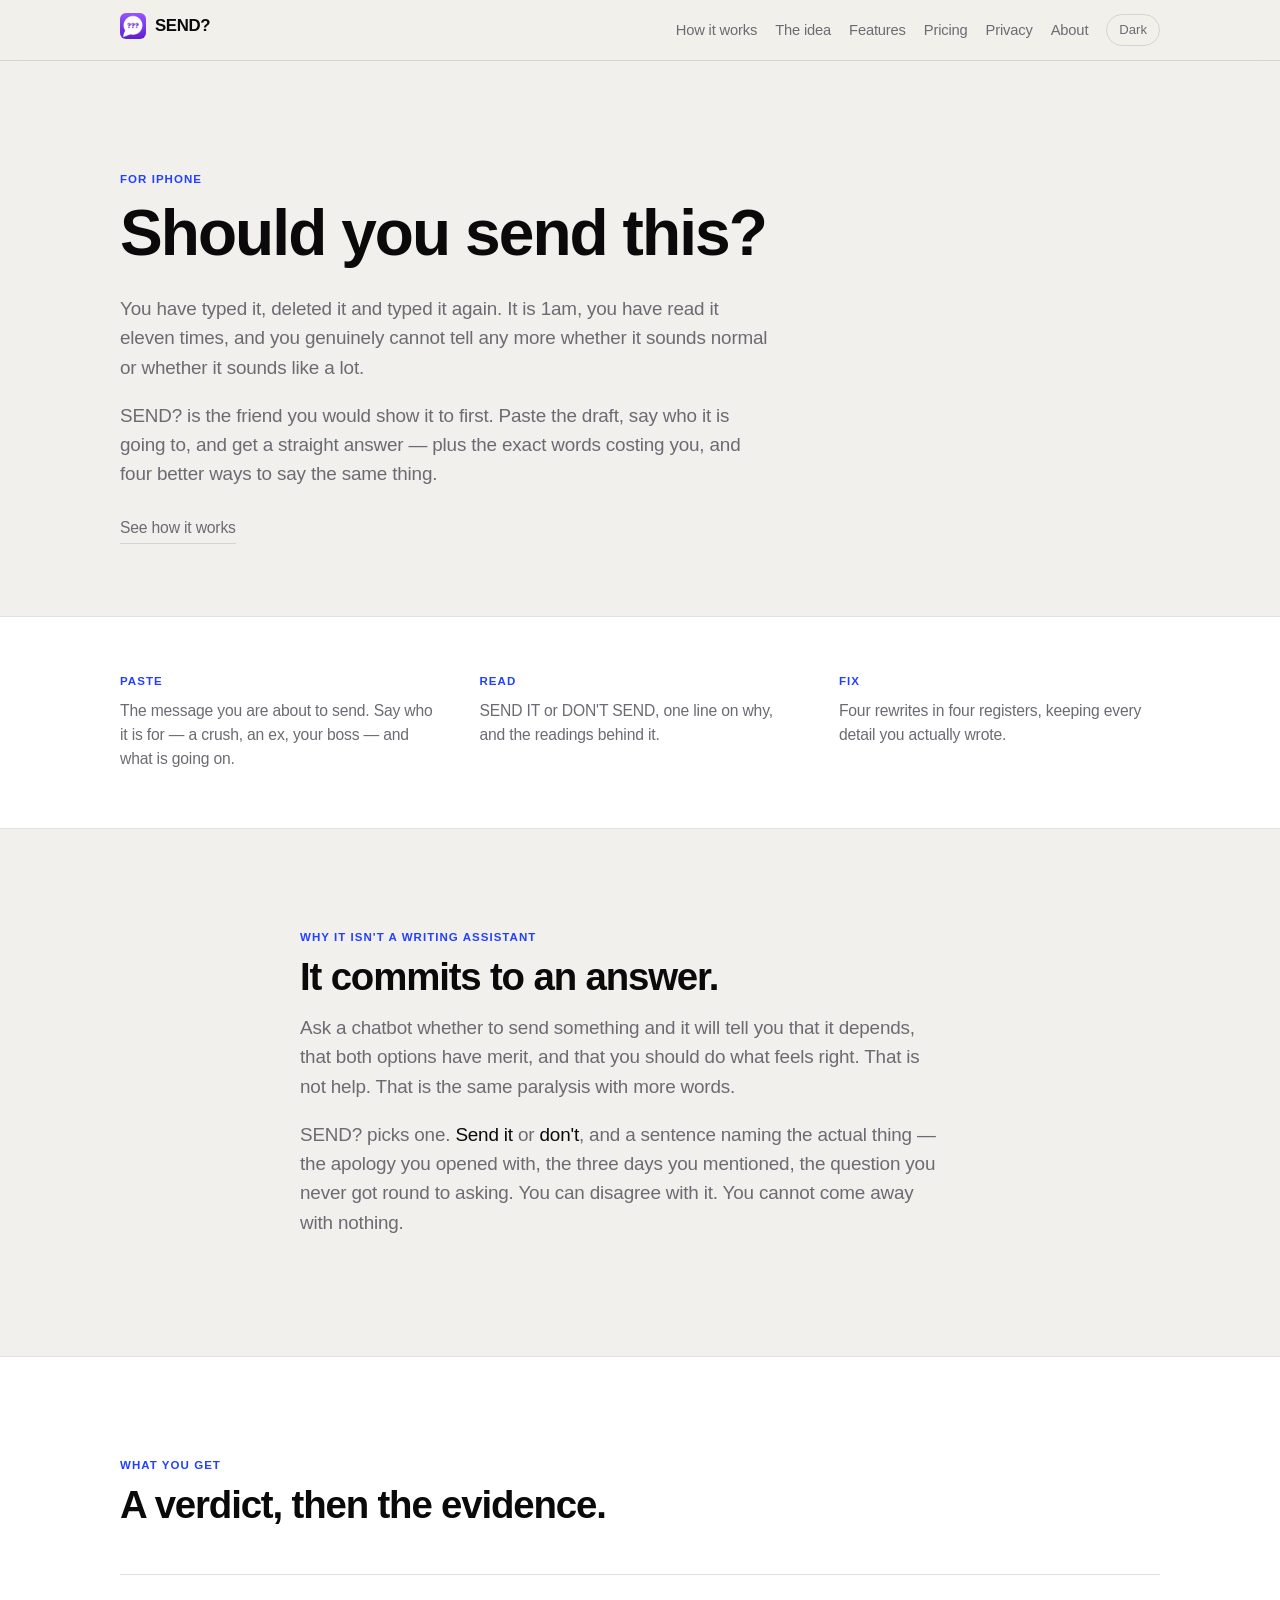
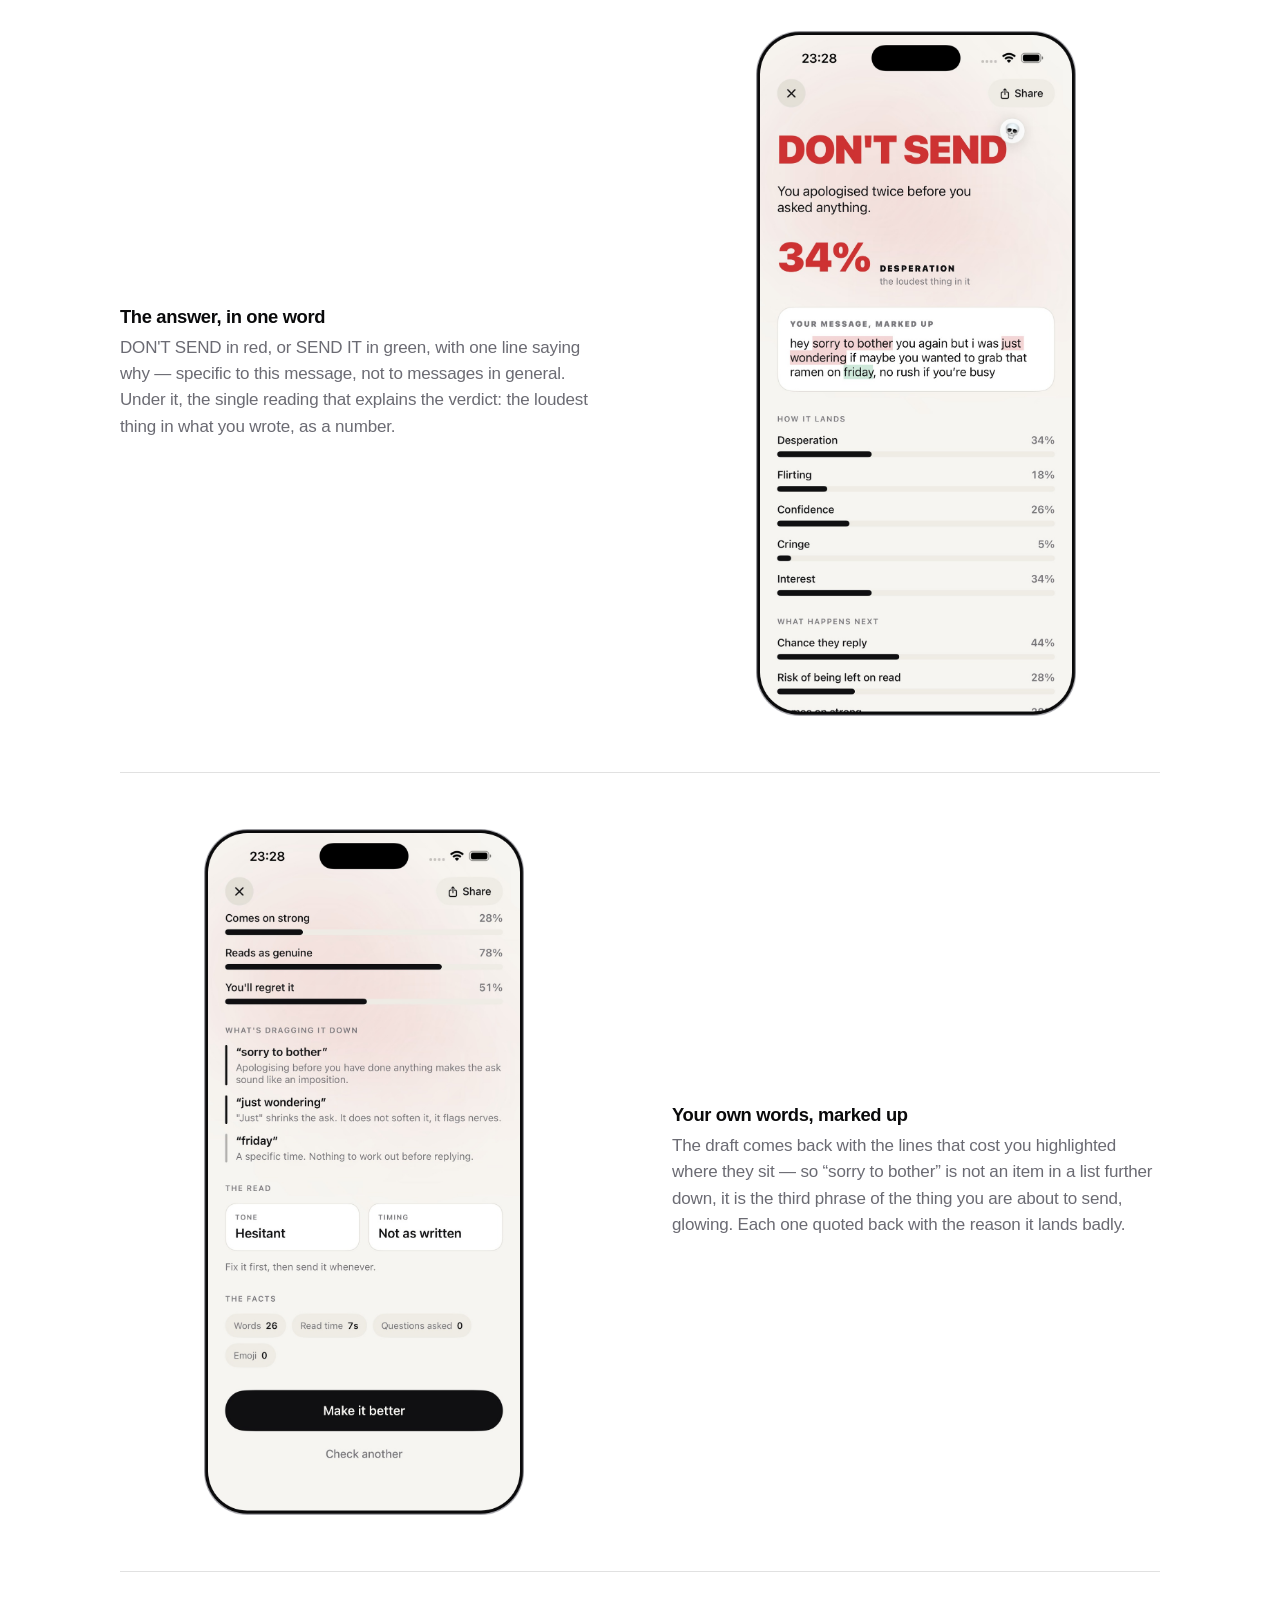
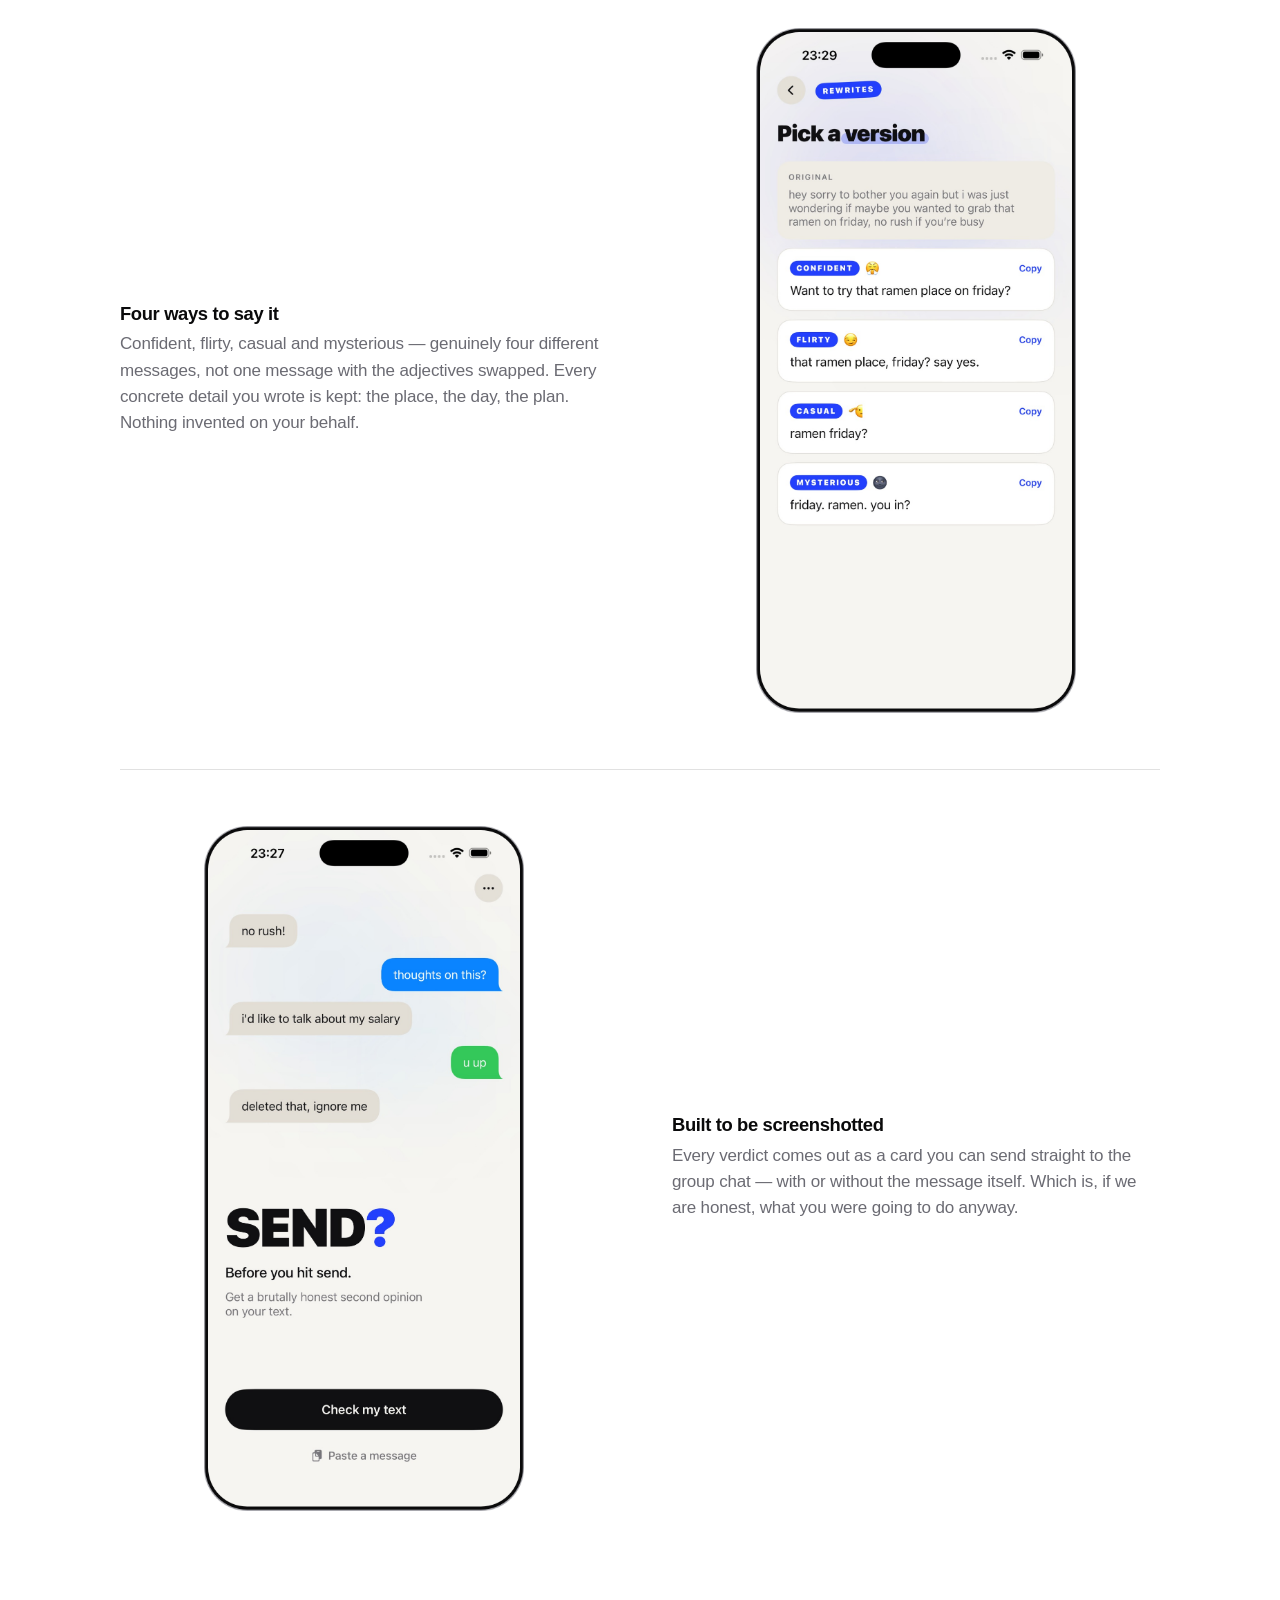
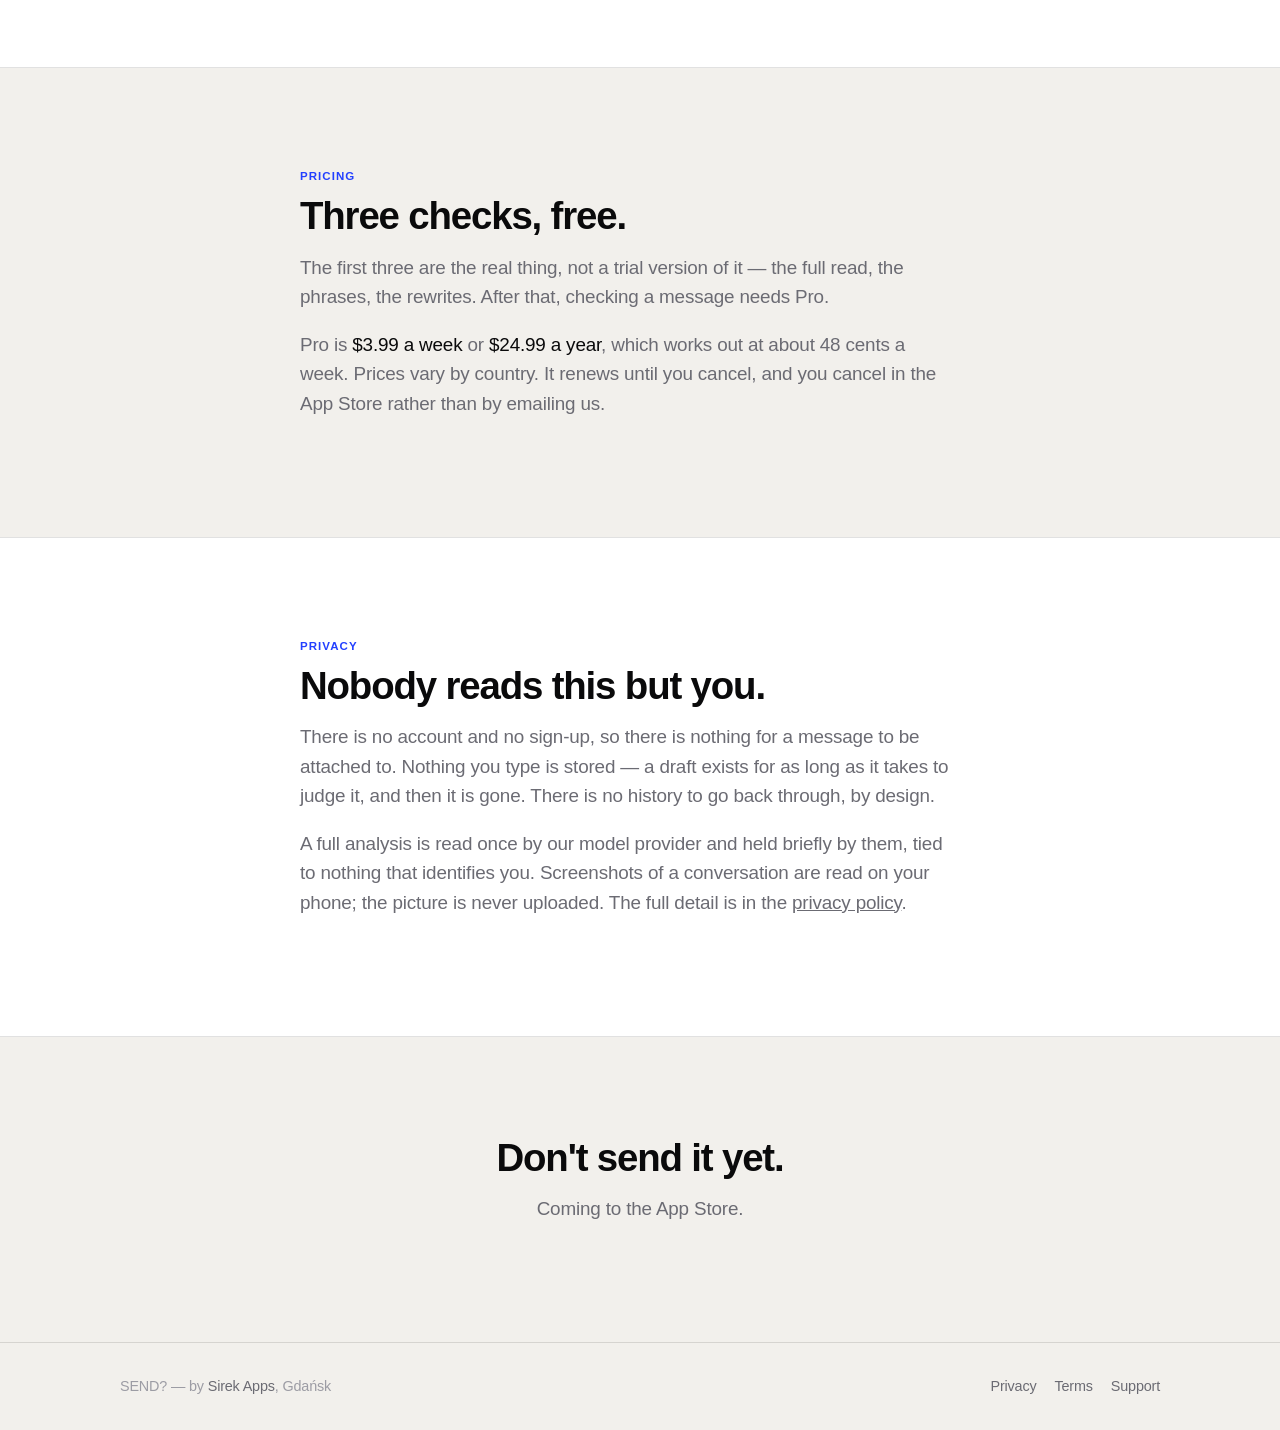
==== index.html @ c3f4033d "The SEND? product page Same stylesheet, nav, sections and type scale as the other Sirek Apps product" ====
<!doctype html>
<html lang="en">
<head>
<meta charset="utf-8">
<meta name="viewport" content="width=device-width, initial-scale=1">

<title>SEND? — A second opinion before you hit send. For iPhone</title>
<link rel="icon" href="assets/icon-light.png" type="image/png">
<link rel="apple-touch-icon" href="assets/apple-touch-icon.png">
<meta name="description" content="Paste the text you have rewritten four times. SEND? gives you a straight verdict, the exact lines dragging it down, and four better ways to say the same thing.">
<link rel="canonical" href="https://send.sirekapps.com/">
<meta name="color-scheme" content="light dark">

<meta property="og:title" content="SEND? — A second opinion before you hit send.">
<meta property="og:description" content="The text you have rewritten four times. Paste it in and find out how it actually lands, which words are costing you, and how to say it better.">
<meta property="og:type" content="website">
<meta property="og:url" content="https://send.sirekapps.com/">
<meta property="og:site_name" content="SEND?">
<meta name="twitter:card" content="summary_large_image">
<meta name="twitter:title" content="SEND? — A second opinion before you hit send.">
<meta name="twitter:description" content="Paste the draft. Get a verdict, the lines dragging it down, and four better ways to say it.">

<link rel="stylesheet" href="style.css">
<script src="theme.js"></script>
<script src="nav.js" defer></script>

<script type="application/ld+json">
{
  "@context": "https://schema.org",
  "@graph": [
    {
      "@type": "Organization",
      "@id": "https://sirekapps.com/#org",
      "name": "Sirek Apps",
      "url": "https://sirekapps.com/",
      "email": "support@sirekapps.com",
      "address": { "@type": "PostalAddress", "addressLocality": "Gdańsk", "addressCountry": "PL" }
    },
    {
      "@type": "WebSite",
      "@id": "https://send.sirekapps.com/#website",
      "url": "https://send.sirekapps.com/",
      "name": "SEND?",
      "publisher": { "@id": "https://sirekapps.com/#org" }
    },
    {
      "@type": "MobileApplication",
      "@id": "https://send.sirekapps.com/#app",
      "name": "SEND?",
      "applicationCategory": "SocialNetworkingApplication",
      "operatingSystem": "iOS",
      "url": "https://send.sirekapps.com/",
      "publisher": { "@id": "https://sirekapps.com/#org" },
      "offers": { "@type": "Offer", "price": "0", "priceCurrency": "USD" }
    }
  ]
}
</script>
</head>
<body>

<a class="sr-only" href="#main">Skip to content</a>

<nav>
  <div class="wrap">
    <a href="./" aria-label="SEND? home">
      <span class="mark">
        <img class="mark-icon icon-light" src="assets/icon-light.png" alt="" width="26" height="26">
        <img class="mark-icon icon-dark" src="assets/icon-dark.png" alt="" width="26" height="26">SEND?
      </span>
    </a>
    <div class="nav-right">
      <div class="nav-links" id="nav-links">
        <a href="#how">How it works</a>
        <a href="#idea">The idea</a>
        <a href="#features">Features</a>
        <a href="#pricing">Pricing</a>
        <a href="#privacy">Privacy</a>
        <a href="https://sirekapps.com/">About</a>
      </div>
      <button class="theme-toggle" type="button" aria-label="Toggle dark mode">Dark</button>
      <button class="nav-toggle" type="button" aria-label="Open menu" aria-expanded="false" aria-controls="nav-links">
        <span class="nav-toggle-box"><span class="nav-toggle-bar"></span></span>
      </button>
    </div>
  </div>
</nav>

<main id="main">

  <!-- HERO -->
  <section class="hero">
    <div class="wrap">
      <p class="eyebrow">For iPhone</p>
      <h1>Should you send this?</h1>
      <p class="lead">You have typed it, deleted it and typed it again. It is 1am, you have read it eleven times, and you genuinely cannot tell any more whether it sounds normal or whether it sounds like a lot.</p>
      <p class="lead">SEND? is the friend you would show it to first. Paste the draft, say who it is going to, and get a straight answer — plus the exact words costing you, and four better ways to say the same thing.</p>
      <div class="cta-row">
        <a class="text-link" href="#how">See how it works</a>
      </div>
    </div>
  </section>

  <!-- HOW -->
  <section class="section section-muted section-tight" id="how">
    <div class="wrap">
      <div class="steps">
        <div class="step">
          <span class="step-kicker">Paste</span>
          <p>The message you are about to send. Say who it is for — a crush, an ex, your boss — and what is going on.</p>
        </div>
        <div class="step">
          <span class="step-kicker">Read</span>
          <p>SEND IT or DON'T SEND, one line on why, and the readings behind it.</p>
        </div>
        <div class="step">
          <span class="step-kicker">Fix</span>
          <p>Four rewrites in four registers, keeping every detail you actually wrote.</p>
        </div>
      </div>
    </div>
  </section>

  <!-- THE ARGUMENT -->
  <section class="section" id="idea">
    <div class="wrap narrow">
      <p class="eyebrow">Why it isn't a writing assistant</p>
      <h2>It commits to an answer.</h2>
      <p class="lead">Ask a chatbot whether to send something and it will tell you that it depends, that both options have merit, and that you should do what feels right. That is not help. That is the same paralysis with more words.</p>
      <p class="lead">SEND? picks one. <em>Send it</em> or <em>don't</em>, and a sentence naming the actual thing — the apology you opened with, the three days you mentioned, the question you never got round to asking. You can disagree with it. You cannot come away with nothing.</p>
    </div>
  </section>

  <!-- FEATURES -->
  <section class="section section-muted" id="features">
    <div class="wrap">
      <div class="section-head">
        <p class="eyebrow">What you get</p>
        <h2>A verdict, then the evidence.</h2>
      </div>

      <div class="feature-row">
        <div class="feature-text">
          <h3>The answer, in one word</h3>
          <p>DON'T SEND in red, or SEND IT in green, with one line saying why — specific to this message, not to messages in general. Under it, the single reading that explains the verdict: the loudest thing in what you wrote, as a number.</p>
        </div>
        <img class="shot" src="assets/verdict.png"
             alt="SEND? on iPhone showing DON'T SEND in red, the line “You apologised twice before you asked anything”, and 34% desperation as the loudest reading" width="925" height="1981" loading="lazy">
      </div>

      <div class="feature-row flip">
        <div class="feature-text">
          <h3>Your own words, marked up</h3>
          <p>The draft comes back with the lines that cost you highlighted where they sit — so “sorry to bother” is not an item in a list further down, it is the third phrase of the thing you are about to send, glowing. Each one quoted back with the reason it lands badly.</p>
        </div>
        <img class="shot" src="assets/phrases.png"
             alt="The breakdown on iPhone: quoted phrases “sorry to bother”, “just wondering” and “friday”, each with a line explaining what it does to the reader" width="925" height="1981" loading="lazy">
      </div>

      <div class="feature-row">
        <div class="feature-text">
          <h3>Four ways to say it</h3>
          <p>Confident, flirty, casual and mysterious — genuinely four different messages, not one message with the adjectives swapped. Every concrete detail you wrote is kept: the place, the day, the plan. Nothing invented on your behalf.</p>
        </div>
        <img class="shot" src="assets/rewrites.png"
             alt="The rewrite screen on iPhone with four versions of the same message, labelled confident, flirty, casual and mysterious, each with a copy button" width="925" height="1981" loading="lazy">
      </div>

      <div class="feature-row flip">
        <div class="feature-text">
          <h3>Built to be screenshotted</h3>
          <p>Every verdict comes out as a card you can send straight to the group chat — with or without the message itself. Which is, if we are honest, what you were going to do anyway.</p>
        </div>
        <img class="shot" src="assets/home.png"
             alt="The SEND? home screen on iPhone, with example messages drifting past above the wordmark" width="925" height="1981" loading="lazy">
      </div>
    </div>
  </section>

  <!-- PRICING -->
  <section class="section" id="pricing">
    <div class="wrap narrow">
      <p class="eyebrow">Pricing</p>
      <h2>Three checks, free.</h2>
      <p class="lead">The first three are the real thing, not a trial version of it — the full read, the phrases, the rewrites. After that, checking a message needs Pro.</p>
      <p class="lead">Pro is <em>$3.99 a week</em> or <em>$24.99 a year</em>, which works out at about 48 cents a week. Prices vary by country. It renews until you cancel, and you cancel in the App Store rather than by emailing us.</p>
    </div>
  </section>

  <!-- PRIVACY -->
  <section class="section section-muted" id="privacy">
    <div class="wrap narrow">
      <p class="eyebrow">Privacy</p>
      <h2>Nobody reads this but you.</h2>
      <p class="lead">There is no account and no sign-up, so there is nothing for a message to be attached to. Nothing you type is stored — a draft exists for as long as it takes to judge it, and then it is gone. There is no history to go back through, by design.</p>
      <p class="lead">A full analysis is read once by our model provider and held briefly by them, tied to nothing that identifies you. Screenshots of a conversation are read on your phone; the picture is never uploaded. The full detail is in the <a href="https://sirekapps.com/privacy">privacy policy</a>.</p>
    </div>
  </section>

  <!-- CLOSE -->
  <section class="section section-close">
    <div class="wrap narrow">
      <h2>Don't send it yet.</h2>
      <p class="lead">Coming to the App Store.</p>
    </div>
  </section>

</main>

<footer>
  <div class="wrap footer-grid">
    <p class="footer-mark">SEND? — by <a href="https://sirekapps.com/">Sirek Apps</a>, Gdańsk</p>
    <p class="footer-links">
      <a href="https://sirekapps.com/privacy">Privacy</a>
      <a href="https://sirekapps.com/terms">Terms</a>
      <a href="mailto:support@sirekapps.com">Support</a>
    </p>
  </div>
</footer>

</body>
</html>
---- style.css ----
/* SEND? — sirekapps.com
   ----------------------------------------------------------------------
   The same stylesheet as the other Sirek Apps product pages, retinted. Only
   the two accent tokens and the paper ground differ; the type scale, spacing,
   nav, sections and shot rules are shared on purpose, because five product
   pages that each solve layout differently look like five companies.

   Cobalt is the app's own accent and violet is its icon. Neither green nor red
   appears anywhere here — inside the app those two mean SEND and DON'T SEND,
   and a page that spends them on a link would be spending the one thing the
   product sells.
   ---------------------------------------------------------------------- */

:root {
  color-scheme: light dark;

  --canvas: #f2f0ec;
  --surface: #ffffff;
  --ink: #0a0a0b;
  --ink-2: #6b6b73;
  --ink-3: #9c9ca4;
  --hairline: rgba(10, 10, 11, 0.12);
  --brand: #2340ff;
  --accent-cell: #7c3aed;

  --gutter: 20px;
  --wrap: 1080px;
  --radius: 18px;
  --radius-sm: 12px;

  --font: -apple-system, BlinkMacSystemFont, "SF Pro Text", "Segoe UI", Roboto,
          Helvetica, Arial, sans-serif;
}

@media (prefers-color-scheme: dark) {
  :root:not([data-theme="light"]) {
    --canvas: #000000;
    --surface: #0e0e10;
    --ink: #fafafa;
    --ink-2: #9a9aa2;
    --ink-3: #5e5e66;
    --hairline: rgba(250, 250, 250, 0.14);
    --brand: #6b80ff;
    --accent-cell: #9658ff;
  }
}

:root[data-theme="dark"] {
  --canvas: #000000;
  --surface: #0e0e10;
  --ink: #fafafa;
  --ink-2: #9a9aa2;
  --ink-3: #5e5e66;
  --hairline: rgba(250, 250, 250, 0.14);
  --brand: #6b80ff;
  --accent-cell: #9658ff;
}

*, *::before, *::after { box-sizing: border-box; }

html { -webkit-text-size-adjust: 100%; scroll-behavior: smooth; }

@media (prefers-reduced-motion: reduce) {
  html { scroll-behavior: auto; }
  * { animation-duration: 0.01ms !important; transition-duration: 0.01ms !important; }
}

body {
  margin: 0;
  background: var(--canvas);
  color: var(--ink);
  font-family: var(--font);
  font-size: 17px;
  line-height: 1.55;
  letter-spacing: -0.01em;
  -webkit-font-smoothing: antialiased;
}

.wrap {
  width: 100%;
  max-width: var(--wrap);
  margin: 0 auto;
  padding: 0 var(--gutter);
}

.wrap.narrow { max-width: 720px; }

.sr-only {
  position: absolute;
  width: 1px; height: 1px;
  padding: 0; margin: -1px;
  overflow: hidden;
  clip: rect(0 0 0 0);
  white-space: nowrap;
}

.sr-only:focus {
  position: static;
  width: auto; height: auto;
  clip: auto;
  padding: 8px 12px;
}

/* Type ------------------------------------------------------------- */

h1, h2, h3 {
  margin: 0 0 0.4em;
  line-height: 1.1;
  letter-spacing: -0.03em;
  font-weight: 600;
}

h1 { font-size: clamp(2.4rem, 6vw, 4rem); }
h2 { font-size: clamp(1.7rem, 3.6vw, 2.4rem); }
h3 { font-size: 1.15rem; letter-spacing: -0.02em; }

p { margin: 0 0 1em; }

.lead {
  font-size: clamp(1.02rem, 1.6vw, 1.18rem);
  color: var(--ink-2);
  max-width: 62ch;
}

.eyebrow {
  font-size: 0.72rem;
  font-weight: 600;
  letter-spacing: 0.09em;
  text-transform: uppercase;
  color: var(--brand);
  margin: 0 0 0.8em;
}

em { font-style: normal; color: var(--ink); }

a { color: inherit; }

/* Nav -------------------------------------------------------------- */

nav {
  position: sticky;
  top: 0;
  z-index: 20;
  background: color-mix(in srgb, var(--canvas) 86%, transparent);
  backdrop-filter: saturate(180%) blur(14px);
  border-bottom: 1px solid var(--hairline);
}

nav .wrap {
  display: flex;
  align-items: center;
  justify-content: space-between;
  height: 60px;
}

nav a { text-decoration: none; }

.mark {
  display: inline-flex;
  align-items: center;
  gap: 9px;
  font-weight: 600;
  font-size: 1.05rem;
  letter-spacing: -0.02em;
}

.mark-icon { border-radius: 6px; display: block; }

.nav-right { display: flex; align-items: center; gap: 18px; }

.nav-links { display: flex; gap: 18px; }

.nav-links a {
  font-size: 0.92rem;
  color: var(--ink-2);
  padding: 6px 0;
}

.nav-links a:hover { color: var(--ink); }

.theme-toggle {
  font: inherit;
  font-size: 0.82rem;
  color: var(--ink-2);
  background: none;
  border: 1px solid var(--hairline);
  border-radius: 999px;
  padding: 5px 12px;
  cursor: pointer;
  min-height: 32px;
}

.theme-toggle:hover { color: var(--ink); }

/* The hamburger, and the panel it opens.
   ------------------------------------------------------------------
   Two bars rather than three: the middle one is the button's own centre line
   and the other two are drawn on it, which is what lets the whole thing become
   a cross by rotating rather than by swapping icons.

   Hidden above 760px, where the links fit on the bar and a menu button would be
   a second way to reach what is already visible. */

.nav-toggle {
  display: none;
  background: none;
  border: 0;
  padding: 0;
  width: 40px;
  height: 40px;
  cursor: pointer;
  color: var(--ink);
}

.nav-toggle-box {
  position: relative;
  display: block;
  width: 20px;
  height: 14px;
  margin: 0 auto;
}

.nav-toggle-bar,
.nav-toggle-bar::before,
.nav-toggle-bar::after {
  position: absolute;
  left: 0;
  width: 20px;
  height: 2px;
  border-radius: 1px;
  background: currentColor;
  transition: transform 0.22s ease, opacity 0.16s ease;
}

.nav-toggle-bar { top: 6px; }
.nav-toggle-bar::before { content: ""; top: -6px; }
.nav-toggle-bar::after { content: ""; top: 6px; }

.nav-open .nav-toggle-bar { background: transparent; }
.nav-open .nav-toggle-bar::before { transform: translateY(6px) rotate(45deg); }
.nav-open .nav-toggle-bar::after { transform: translateY(-6px) rotate(-45deg); }

@media (max-width: 760px) {
  .nav-toggle { display: block; }

  /* A panel under the bar rather than a full-screen takeover: there are six
     links, and covering the page to show six links is a transition somebody
     has to wait through twice. */
  /* Shown and hidden, not grown and shrunk.
     ------------------------------------------------------------------
     The first version animated `max-height` from zero, which is the usual
     trick and has a failure mode worth avoiding: if the transition never runs
     — a renderer that does not animate, a paint that happens mid-transition —
     the panel is stuck at its start value and the menu opens to a blank strip
     twenty points tall. Toggling display cannot get stuck, and the entrance is
     an animation on top rather than the thing doing the work. */
  .nav-links {
    display: none;
    position: absolute;
    top: 100%;
    left: 0;
    right: 0;
    gap: 0;
    padding: 6px var(--gutter) 12px;
    background: var(--canvas);
    border-bottom: 1px solid var(--hairline);
  }

  .nav-open .nav-links {
    display: grid;
    animation: nav-drop 0.18s ease;
  }

  .nav-links a {
    padding: 12px 0;
    font-size: 1rem;
    border-bottom: 1px solid var(--hairline);
  }

  .nav-links a:last-child { border-bottom: 0; }

  nav .wrap { position: relative; }

  /* Without JS there is no button to press, so the links stay where they are
     rather than hiding behind a menu nothing can open. */
  html.no-js .nav-links,
  .nav-links:not([id]) {
    position: static;
    max-height: none;
    opacity: 1;
    overflow: visible;
    display: flex;
    padding: 0;
    border: 0;
  }
}

@keyframes nav-drop {
  from { opacity: 0; transform: translateY(-6px); }
  to   { opacity: 1; transform: none; }
}

@media (prefers-reduced-motion: reduce) {
  .nav-open .nav-links { animation: none; }
  .nav-toggle-bar,
  .nav-toggle-bar::before, .nav-toggle-bar::after { transition: none; }
}

/* Sections --------------------------------------------------------- */

.hero { padding: clamp(56px, 9vw, 110px) 0 clamp(40px, 6vw, 72px); }

.hero .lead { margin-bottom: 1em; }

.section { padding: clamp(56px, 8vw, 100px) 0; }
.section-tight { padding: clamp(36px, 5vw, 56px) 0; }
.section-muted { background: var(--surface); border-block: 1px solid var(--hairline); }
.section-close { text-align: center; }
.section-close .lead { margin-inline: auto; }
.section-close .cta-row { justify-content: center; }

.section-head { max-width: 62ch; margin-bottom: clamp(28px, 4vw, 48px); }

/* Calls to action -------------------------------------------------- */

.cta-row {
  display: flex;
  align-items: center;
  gap: 20px;
  flex-wrap: wrap;
  margin-top: 28px;
}

.badge { display: inline-block; line-height: 0; }
.badge img { height: 46px; width: auto; }

.badge-dark { display: none; }

:root[data-theme="dark"] .badge-light { display: none; }
:root[data-theme="dark"] .badge-dark { display: inline; }

@media (prefers-color-scheme: dark) {
  :root:not([data-theme="light"]) .badge-light { display: none; }
  :root:not([data-theme="light"]) .badge-dark { display: inline; }
}

.icon-dark { display: none; }
:root[data-theme="dark"] .icon-light { display: none; }
:root[data-theme="dark"] .icon-dark { display: block; }

@media (prefers-color-scheme: dark) {
  :root:not([data-theme="light"]) .icon-light { display: none; }
  :root:not([data-theme="light"]) .icon-dark { display: block; }
}

.text-link {
  font-size: 0.98rem;
  color: var(--ink-2);
  text-decoration: none;
  border-bottom: 1px solid var(--hairline);
  padding-bottom: 2px;
}

.text-link:hover { color: var(--ink); border-color: currentColor; }

/* Steps ------------------------------------------------------------ */

.steps {
  display: grid;
  grid-template-columns: repeat(3, 1fr);
  gap: clamp(20px, 3vw, 40px);
}

.step p { margin: 0; color: var(--ink-2); font-size: 0.98rem; }

.step-kicker {
  display: block;
  font-size: 0.72rem;
  font-weight: 600;
  letter-spacing: 0.09em;
  text-transform: uppercase;
  color: var(--brand);
  margin-bottom: 8px;
}

@media (max-width: 720px) {
  .steps { grid-template-columns: 1fr; gap: 24px; }
}

/* Feature rows ----------------------------------------------------- */

.feature-row {
  display: grid;
  grid-template-columns: 1fr 1fr;
  gap: clamp(24px, 5vw, 64px);
  align-items: center;
  padding: clamp(32px, 5vw, 56px) 0;
  border-top: 1px solid var(--hairline);
}

.feature-row:first-of-type { border-top: 0; padding-top: 0; }

.feature-text p { color: var(--ink-2); margin: 0; }

.feature-row.flip .feature-text { order: 2; }

@media (max-width: 820px) {
  .feature-row { grid-template-columns: 1fr; }
  .feature-row.flip .feature-text { order: 0; }
}

/* The screenshots arrive inside Apple's own device artwork on a transparent
   ground, so no radius and no background: either would draw a rectangle around
   a shape that isn't one. The placeholder slot that used to sit here — a dashed
   box reading BOARD, NUDGE, WATCH, WIDGETS — is gone with them. */
/* Capped well under the 488px column it sits in. At full width a phone is bigger
   on the page than it is in your hand, and each feature row grows past a screen.
   Small enough that the text beside it stays the thing being read — the phone is
   the evidence, not the argument. */
.shot {
  width: 100%;
  max-width: 320px;
  height: auto;
  display: block;
  margin-inline: auto;
}

/* Three of the four slots ship twice and the page shows whichever matches the
   theme, written the same way the badges and icons above are. The watch is a
   single file: watchOS has one appearance, and a light variant of it would be
   the same picture under a different name. */
.shot-dark { display: none; }

:root[data-theme="dark"] .shot-light { display: none; }
:root[data-theme="dark"] .shot-dark { display: block; }

@media (prefers-color-scheme: dark) {
  :root:not([data-theme="light"]) .shot-light { display: none; }
  :root:not([data-theme="light"]) .shot-dark { display: block; }
}

/* Bento ------------------------------------------------------------ */

.bento {
  display: grid;
  grid-template-columns: repeat(3, 1fr);
  gap: 1px;
  background: var(--hairline);
  border: 1px solid var(--hairline);
  border-radius: var(--radius);
  overflow: hidden;
}

.bento-cell { background: var(--canvas); padding: clamp(20px, 3vw, 28px); }
.section-muted .bento-cell { background: var(--surface); }
.bento-cell h3 { margin-bottom: 0.35em; }
.bento-cell p { margin: 0; color: var(--ink-2); font-size: 0.95rem; }

@media (max-width: 820px) { .bento { grid-template-columns: repeat(2, 1fr); } }
@media (max-width: 520px) { .bento { grid-template-columns: 1fr; } }

/* Comparison table ------------------------------------------------- */

.table-wrap { overflow-x: auto; }

.compare {
  width: 100%;
  border-collapse: collapse;
  font-size: 0.98rem;
  min-width: 520px;
}

.compare th, .compare td {
  text-align: left;
  padding: 14px 16px;
  border-bottom: 1px solid var(--hairline);
}

.compare thead th {
  font-size: 0.75rem;
  letter-spacing: 0.08em;
  text-transform: uppercase;
  color: var(--ink-3);
  font-weight: 600;
}

.compare thead th:last-child { color: var(--brand); }

.compare tbody th {
  font-weight: 400;
  color: var(--ink);
}

.compare td {
  width: 132px;
  text-align: center;
  color: var(--ink-2);
  white-space: nowrap;
}

/* The free column is ink, the paid one is brand — same as the app's own
   comparison. Both in orange made the two columns look equally sold, which is
   the opposite of the point: most of these rows are things you get for free. */
.compare td.yes { color: var(--brand); font-weight: 600; }
.compare td:first-of-type.yes { color: var(--ink); }
.compare td.no { color: var(--ink-3); }

.fine {
  margin-top: 20px;
  font-size: 0.88rem;
  color: var(--ink-3);
  max-width: 62ch;
}

/* FAQ -------------------------------------------------------------- */

details {
  border-bottom: 1px solid var(--hairline);
  padding: 18px 0;
}

summary {
  cursor: pointer;
  font-weight: 600;
  letter-spacing: -0.02em;
  list-style: none;
  display: flex;
  justify-content: space-between;
  gap: 16px;
  align-items: baseline;
}

summary::-webkit-details-marker { display: none; }

summary::after {
  content: "+";
  color: var(--ink-3);
  font-weight: 400;
  font-size: 1.3rem;
  line-height: 1;
}

details[open] summary::after { content: "–"; }

details p {
  margin: 12px 0 0;
  color: var(--ink-2);
  max-width: 62ch;
}

/* Footer ----------------------------------------------------------- */

footer {
  border-top: 1px solid var(--hairline);
  padding: 32px 0;
  font-size: 0.9rem;
  color: var(--ink-3);
}

.footer-grid {
  display: flex;
  justify-content: space-between;
  gap: 16px;
  flex-wrap: wrap;
}

.footer-grid p { margin: 0; }

.footer-links { display: flex; gap: 18px; }

footer a { color: var(--ink-2); text-decoration: none; }
footer a:hover { color: var(--ink); }

/* Rhythm ----------------------------------------------------------- */
/*
   The one thing a static page cannot say: that the app is watching a gap
   stretch. Five marks land at an even spacing, and then the sixth does not
   come — the bar keeps going, passes the usual, and turns amber.

   Timings are the app's own vocabulary rather than decoration: the marks arrive
   evenly because that is what a rhythm is, and the colour changes exactly where
   the "usual" marker sits because that is the only moment ago has an opinion.
*/

.rhythm {
  margin: clamp(32px, 5vw, 52px) 0 0;
  padding: clamp(24px, 4vw, 36px) clamp(20px, 3vw, 32px);
  border: 1px solid var(--hairline);
  border-radius: var(--radius);
  background: var(--surface);
}

.section-muted .rhythm { background: var(--canvas); }

.rhythm-track {
  position: relative;
  height: 40px;
  margin-bottom: 18px;
}

.rhythm-line {
  position: absolute;
  top: 19px;
  left: 0;
  right: 0;
  height: 2px;
  background: var(--hairline);
}

.rhythm-dot {
  position: absolute;
  top: 12px;
  left: var(--at);
  width: 16px;
  height: 16px;
  margin-left: -8px;
  border-radius: 5px;
  background: var(--ink);
  transform: scale(0);
  animation: 12s infinite both;
}

/* Each mark arrives at its own moment, written into its own keyframes rather
   than produced by an animation-delay — see the note above the keyframes for
   why that distinction is the whole fix. */
.rhythm-dot.m1 { animation-name: mark-1; }
.rhythm-dot.m2 { animation-name: mark-2; }
.rhythm-dot.m3 { animation-name: mark-3; }
.rhythm-dot.m4 { animation-name: mark-4; }
.rhythm-dot.m5 { animation-name: mark-5; }

/* The gap that does not end: it starts where the last mark landed and runs on
   past the usual, changing colour at the moment it passes. */
.rhythm-gap {
  position: absolute;
  top: 19px;
  left: 58%;
  height: 2px;
  width: 0;
  border-radius: 1px;
  background: var(--ink);
  animation: rhythm-gap 12s infinite both;
}

.rhythm-usual {
  position: absolute;
  top: 4px;
  left: 72%;
  width: 1px;
  height: 32px;
  background: var(--hairline);
}

.rhythm-usual em {
  position: absolute;
  top: 34px;
  left: 50%;
  transform: translateX(-50%);
  font-style: normal;
  font-size: 0.66rem;
  letter-spacing: 0.08em;
  text-transform: uppercase;
  color: var(--ink-3);
}

.rhythm-caption {
  margin: 0;
  position: relative;
  height: 1.5em;
  font-size: 0.98rem;
}

.rhythm-state {
  position: absolute;
  inset: 0;
  opacity: 0;
}

.rhythm-state.is-ok { color: var(--ink-2); animation: rhythm-ok 12s infinite both; }
.rhythm-state.is-drift { color: var(--brand); animation: rhythm-drift 12s infinite both; }

/* One timeline, no delays.
 *
 * Every part of this figure used to carry its own `animation-delay` — the five
 * marks staggered 0 to 3.09s, the gap at 3.9s, the captions at 4.1s. That reads
 * correctly in the middle of a loop and falls apart at the end of one, because
 * "88% of my cycle" lands at a different wall-clock moment for each element.
 * Nothing finished together: the marks blinked out one at a time while the gap
 * was still fully stretched and the caption still read "12 days, against your
 * usual 7". That is the flicker, and slowing everything down only made it a
 * slower flicker.
 *
 * So the stagger now lives inside the keyframes instead. Every element shares a
 * single undelayed 12s timeline, each mark appears at its own percentage, and
 * all of them go out together at 88–93% — leaving a beat of empty track before
 * 100%, so the snap back to the 0% keyframe happens with nothing on screen.
 *
 * If you retime this, the rule to keep is: nothing may differ between a track's
 * 100% and 0% keyframes unless it is invisible at both. */

@keyframes mark-1 {
  0%          { transform: scale(0); }
  4%, 88%     { transform: scale(1); }
  93%, 100%   { transform: scale(0); }
}
@keyframes mark-2 {
  0%, 5%      { transform: scale(0); }
  9%, 88%     { transform: scale(1); }
  93%, 100%   { transform: scale(0); }
}
@keyframes mark-3 {
  0%, 10%     { transform: scale(0); }
  14%, 88%    { transform: scale(1); }
  93%, 100%   { transform: scale(0); }
}
@keyframes mark-4 {
  0%, 15%     { transform: scale(0); }
  19%, 88%    { transform: scale(1); }
  93%, 100%   { transform: scale(0); }
}
@keyframes mark-5 {
  0%, 20%     { transform: scale(0); }
  24%, 88%    { transform: scale(1); }
  93%, 100%   { transform: scale(0); }
}

/* Starts once the last mark has landed, runs on past the usual, and changes
   colour at exactly the point it passes — that is the only moment ago has an
   opinion, so it is the only moment anything changes colour. */
@keyframes rhythm-gap {
  0%, 26%     { width: 0;   opacity: 1; background: var(--ink); }
  44%         { width: 13%; opacity: 1; background: var(--ink); }
  50%         { width: 15%; opacity: 1; background: var(--brand); }
  70%, 88%    { width: 40%; opacity: 1; background: var(--brand); }
  93%, 100%   { width: 40%; opacity: 0; background: var(--brand); }
}

@keyframes rhythm-ok {
  0%, 28%     { opacity: 0; }
  32%, 44%    { opacity: 1; }
  50%, 100%   { opacity: 0; }
}

@keyframes rhythm-drift {
  0%, 50%     { opacity: 0; }
  56%, 88%    { opacity: 1; }
  93%, 100%   { opacity: 0; }
}

/* Somebody who has asked for less motion gets the end of the story rather than
   an empty box: the marks, the stretched gap, and what it says.
 *
 * The marks are listed one class at a time on purpose. `.rhythm-dot` alone is
 * (0,1,0) and loses to the `.rhythm-dot.m1` rules that assign the animation, so
 * a bare selector here would leave the animation running for exactly the person
 * who asked for it not to — and worse than running: the global reduced-motion
 * rule above collapses every duration to 0.01ms, which with `both` fill mode
 * parks each mark on its 100% keyframe, where it is scaled to nothing. Asking
 * for less motion would have emptied the figure. */
@media (prefers-reduced-motion: reduce) {
  .rhythm-dot.m1,
  .rhythm-dot.m2,
  .rhythm-dot.m3,
  .rhythm-dot.m4,
  .rhythm-dot.m5 { transform: scale(1); animation: none; }
  .rhythm-gap { width: 40%; background: var(--brand); animation: none; }
  .rhythm-state.is-ok { display: none; }
  .rhythm-state.is-drift { opacity: 1; animation: none; }
}
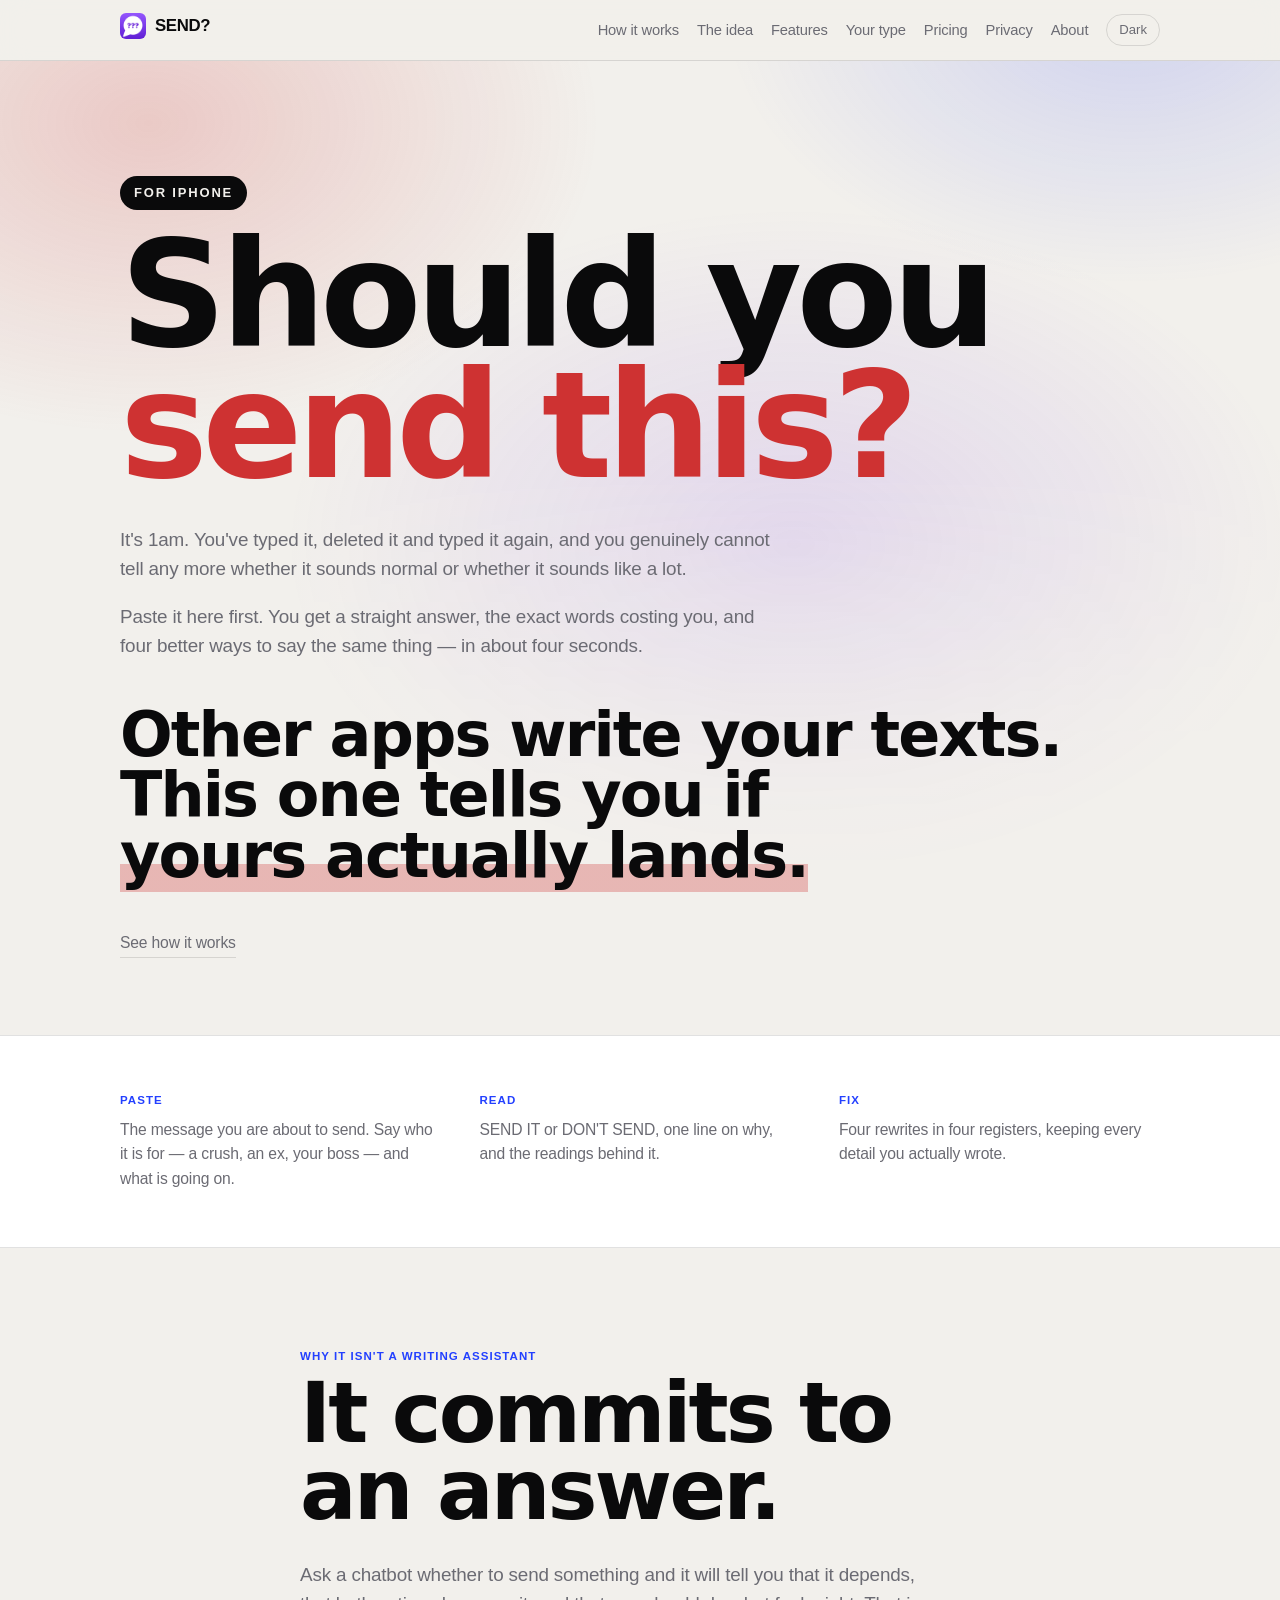
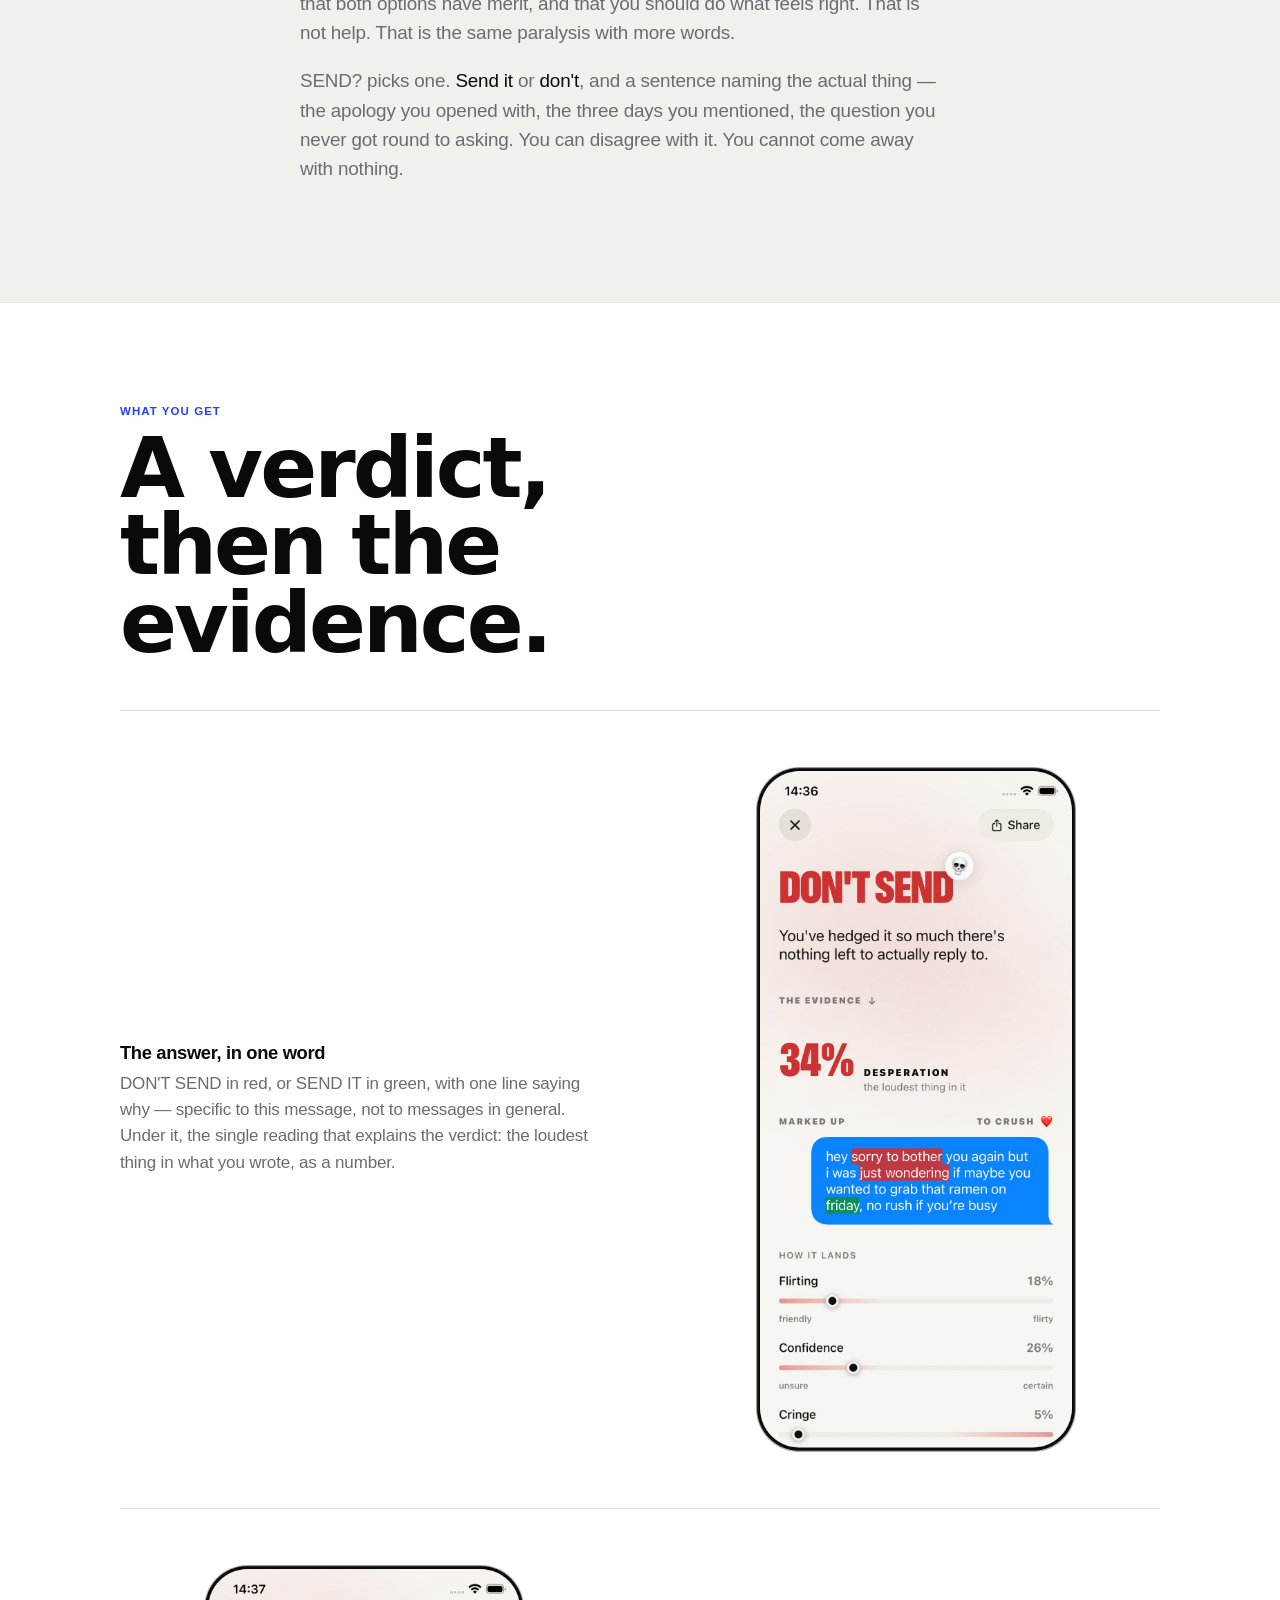
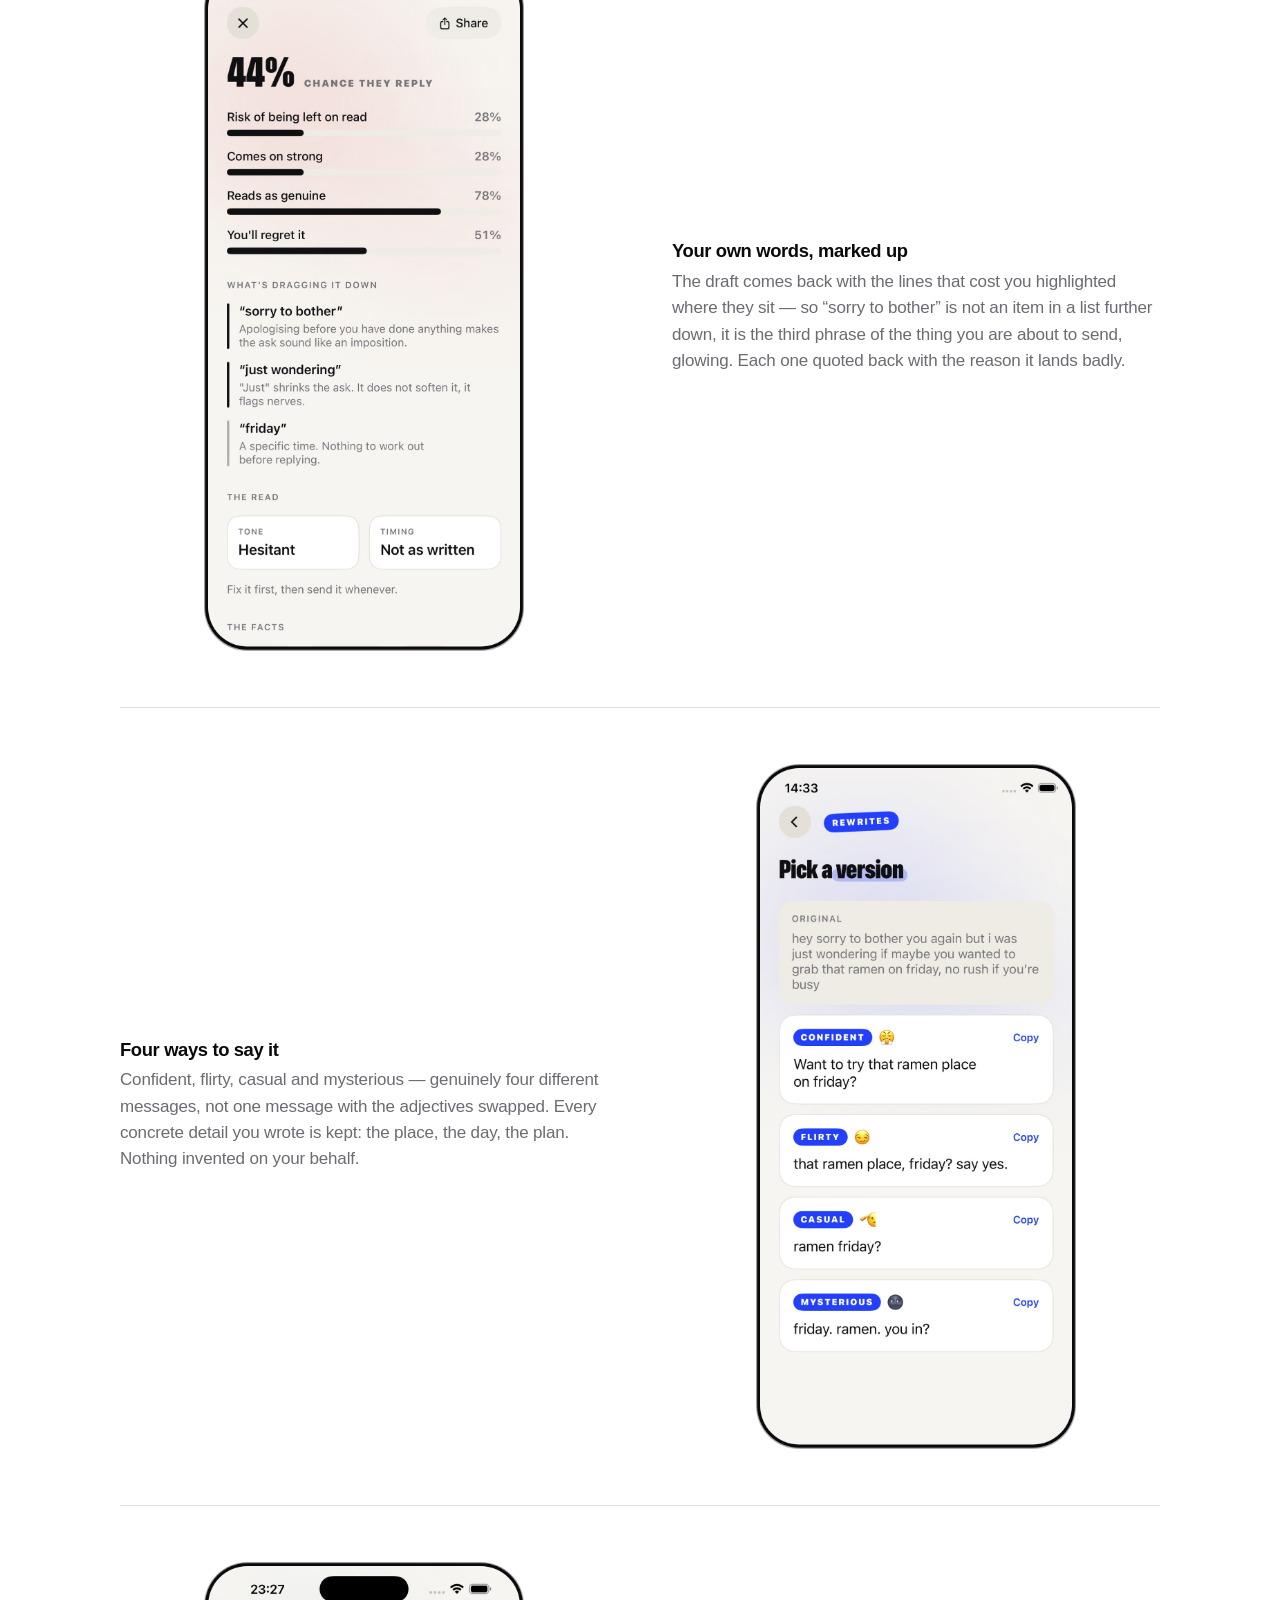
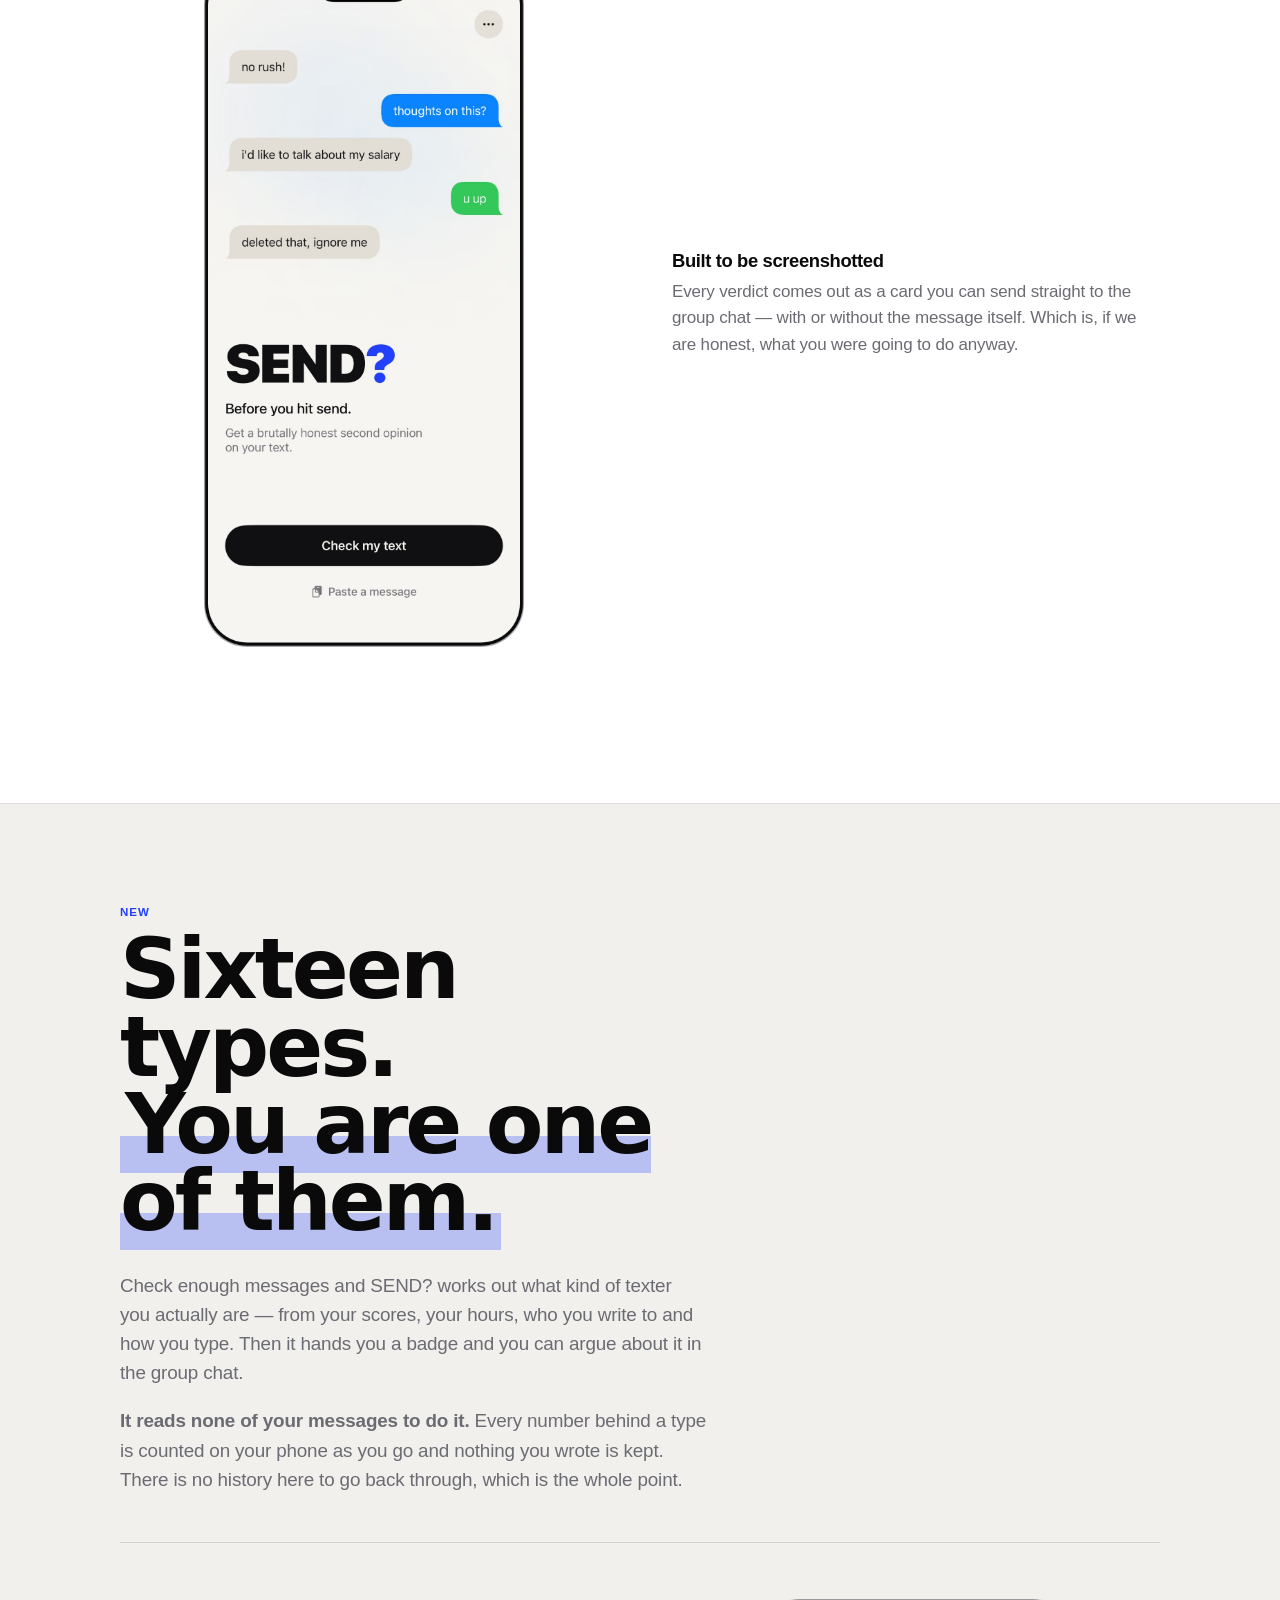
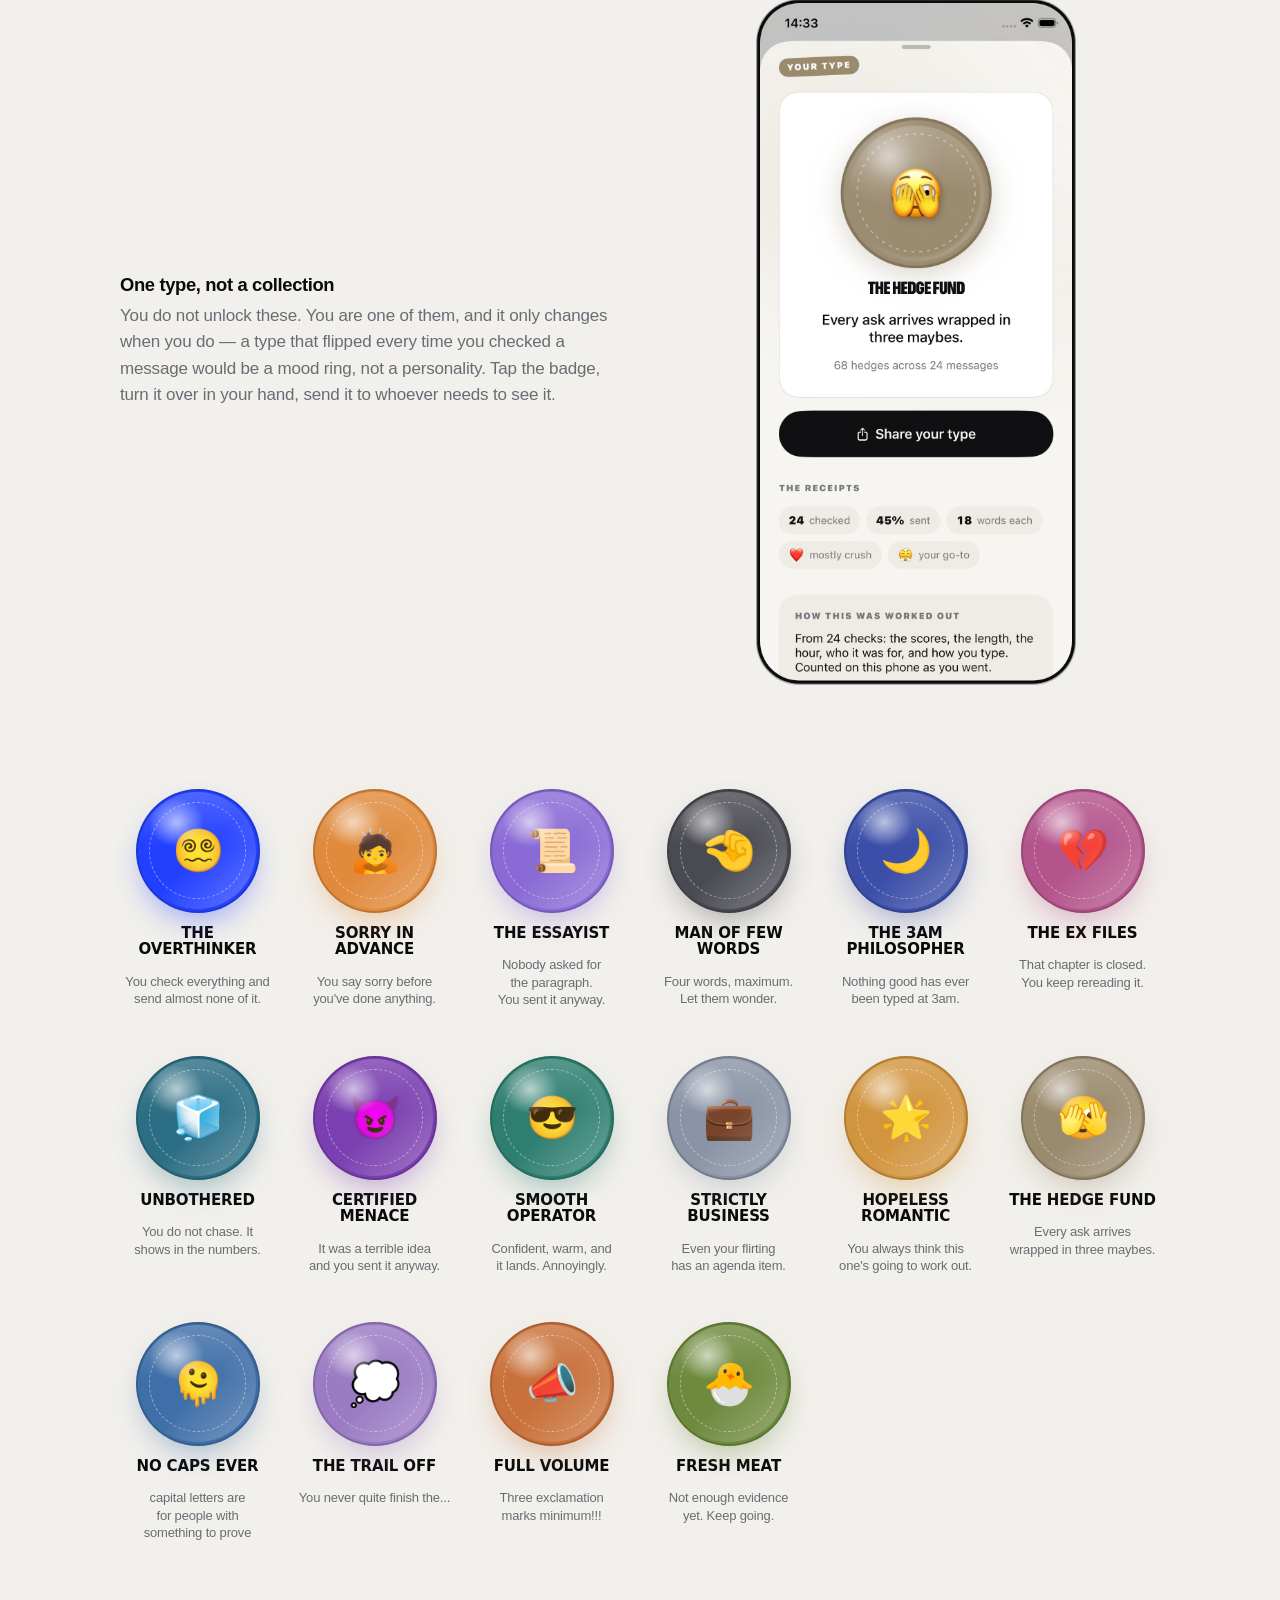
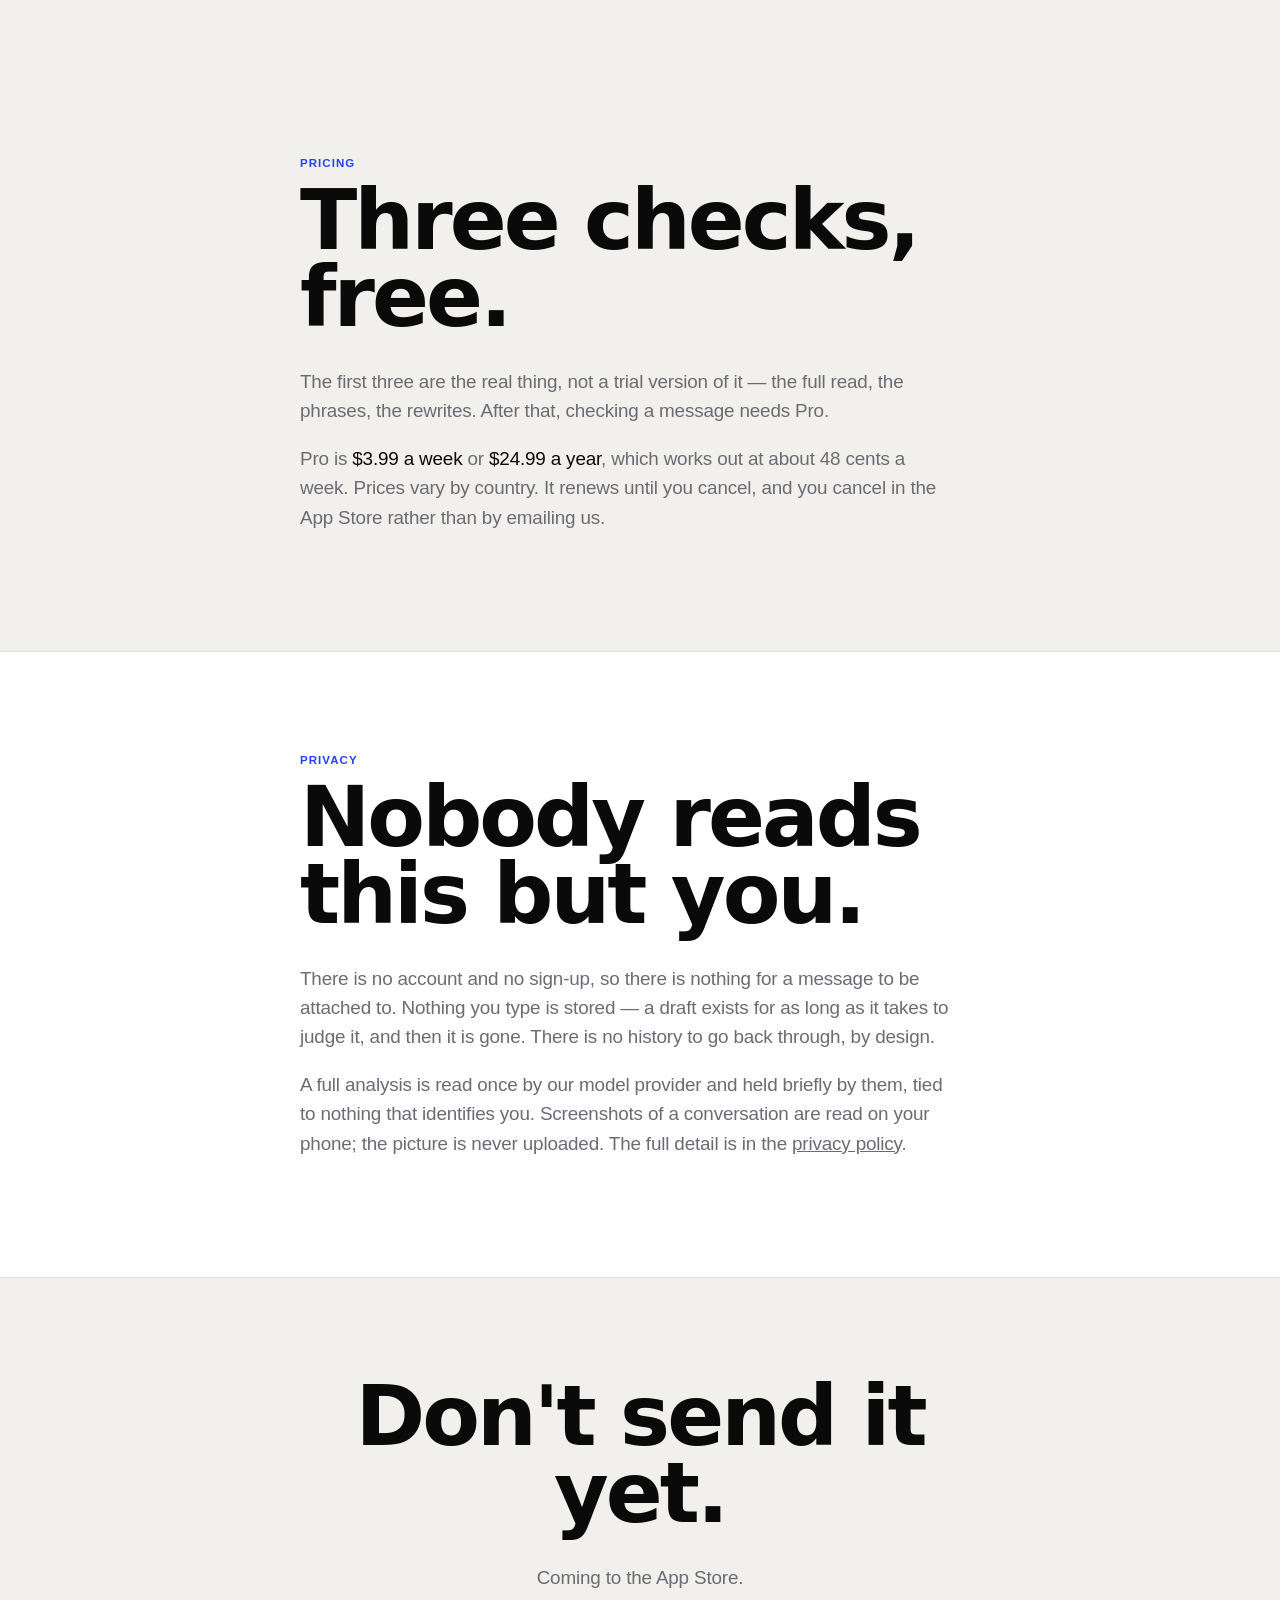
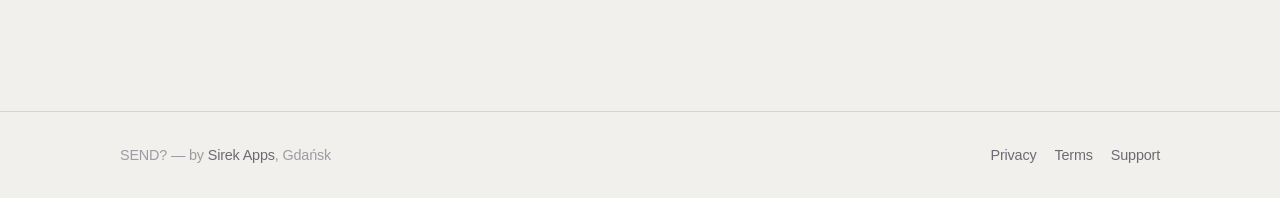
==== commit 780c1d48: "A louder layer, and the sixteen types The site was on the shared Sirek stylesheet — restrained, edit" ====
--- a/index.html
+++ b/index.html
@@ -21,6 +21,7 @@
 <meta name="twitter:description" content="Paste the draft. Get a verdict, the lines dragging it down, and four better ways to say it.">
 
 <link rel="stylesheet" href="style.css">
+<link rel="stylesheet" href="send.css">
 <script src="theme.js"></script>
 <script src="nav.js" defer></script>
 
@@ -74,6 +75,7 @@
         <a href="#how">How it works</a>
         <a href="#idea">The idea</a>
         <a href="#features">Features</a>
+        <a href="#types">Your type</a>
         <a href="#pricing">Pricing</a>
         <a href="#privacy">Privacy</a>
         <a href="https://sirekapps.com/">About</a>
@@ -89,12 +91,14 @@
 <main id="main">
 
   <!-- HERO -->
-  <section class="hero">
+  <section class="hero hero-loud">
+    <div class="wash" aria-hidden="true"></div>
     <div class="wrap">
-      <p class="eyebrow">For iPhone</p>
-      <h1>Should you send this?</h1>
-      <p class="lead">You have typed it, deleted it and typed it again. It is 1am, you have read it eleven times, and you genuinely cannot tell any more whether it sounds normal or whether it sounds like a lot.</p>
-      <p class="lead">SEND? is the friend you would show it to first. Paste the draft, say who it is going to, and get a straight answer — plus the exact words costing you, and four better ways to say the same thing.</p>
+      <p class="kicker">For iPhone</p>
+      <h1>Should you<br><span class="hit">send this?</span></h1>
+      <p class="lead">It's 1am. You've typed it, deleted it and typed it again, and you genuinely cannot tell any more whether it sounds normal or whether it sounds like a lot.</p>
+      <p class="lead">Paste it here first. You get a straight answer, the exact words costing you, and four better ways to say the same thing — in about four seconds.</p>
+      <p class="shout">Other apps write your texts.<br>This one tells you if<br><span class="hl-red">yours actually lands.</span></p>
       <div class="cta-row">
         <a class="text-link" href="#how">See how it works</a>
       </div>
@@ -125,7 +129,7 @@
   <section class="section" id="idea">
     <div class="wrap narrow">
       <p class="eyebrow">Why it isn't a writing assistant</p>
-      <h2>It commits to an answer.</h2>
+      <h2 class="loud">It commits to an answer.</h2>
       <p class="lead">Ask a chatbot whether to send something and it will tell you that it depends, that both options have merit, and that you should do what feels right. That is not help. That is the same paralysis with more words.</p>
       <p class="lead">SEND? picks one. <em>Send it</em> or <em>don't</em>, and a sentence naming the actual thing — the apology you opened with, the three days you mentioned, the question you never got round to asking. You can disagree with it. You cannot come away with nothing.</p>
     </div>
@@ -136,7 +140,7 @@
     <div class="wrap">
       <div class="section-head">
         <p class="eyebrow">What you get</p>
-        <h2>A verdict, then the evidence.</h2>
+        <h2 class="loud">A verdict, then the evidence.</h2>
       </div>
 
       <div class="feature-row">
@@ -173,6 +177,111 @@
         </div>
         <img class="shot" src="assets/home.png"
              alt="The SEND? home screen on iPhone, with example messages drifting past above the wordmark" width="925" height="1981" loading="lazy">
+      </div>
+    </div>
+  </section>
+
+  <!-- THE SIXTEEN -->
+  <section class="section" id="types">
+    <div class="wrap">
+      <div class="section-head">
+        <p class="eyebrow">New</p>
+        <h2 class="loud">Sixteen types.<br><span class="hl">You are one of them.</span></h2>
+        <p class="lead">Check enough messages and SEND? works out what kind of texter you actually are — from your scores, your hours, who you write to and how you type. Then it hands you a badge and you can argue about it in the group chat.</p>
+        <p class="lead"><strong>It reads none of your messages to do it.</strong> Every number behind a type is counted on your phone as you go and nothing you wrote is kept. There is no history here to go back through, which is the whole point.</p>
+      </div>
+
+      <div class="feature-row">
+        <div class="feature-text">
+          <h3>One type, not a collection</h3>
+          <p>You do not unlock these. You are one of them, and it only changes when you do — a type that flipped every time you checked a message would be a mood ring, not a personality. Tap the badge, turn it over in your hand, send it to whoever needs to see it.</p>
+        </div>
+        <img class="shot" src="assets/badge.png"
+             alt="The SEND? profile screen on iPhone showing the Hedge Fund badge, the line “Every ask arrives wrapped in three maybes”, and the count of hedges behind it"
+             width="925" height="1981" loading="lazy">
+      </div>
+
+      <div class="types">
+        <div class="type">
+          <div class="pin" style="--tint:#2340FF;--glow:rgba(35,64,255,0.42)">😵‍💫</div>
+          <p class="type-name">The Overthinker</p>
+          <p class="type-line">You check everything and send almost none of it.</p>
+        </div>
+        <div class="type">
+          <div class="pin" style="--tint:#E08A3C;--glow:rgba(224,138,60,0.42)">🙇</div>
+          <p class="type-name">Sorry In Advance</p>
+          <p class="type-line">You say sorry before you&#x27;ve done anything.</p>
+        </div>
+        <div class="type">
+          <div class="pin" style="--tint:#8A6BD6;--glow:rgba(138,107,214,0.42)">📜</div>
+          <p class="type-name">The Essayist</p>
+          <p class="type-line">Nobody asked for the paragraph. You sent it anyway.</p>
+        </div>
+        <div class="type">
+          <div class="pin" style="--tint:#4A4A52;--glow:rgba(74,74,82,0.42)">🤏</div>
+          <p class="type-name">Man of Few Words</p>
+          <p class="type-line">Four words, maximum. Let them wonder.</p>
+        </div>
+        <div class="type">
+          <div class="pin" style="--tint:#3B4EA8;--glow:rgba(59,78,168,0.42)">🌙</div>
+          <p class="type-name">The 3AM Philosopher</p>
+          <p class="type-line">Nothing good has ever been typed at 3am.</p>
+        </div>
+        <div class="type">
+          <div class="pin" style="--tint:#B4548C;--glow:rgba(180,84,140,0.42)">💔</div>
+          <p class="type-name">The Ex Files</p>
+          <p class="type-line">That chapter is closed. You keep rereading it.</p>
+        </div>
+        <div class="type">
+          <div class="pin" style="--tint:#2C6E84;--glow:rgba(44,110,132,0.42)">🧊</div>
+          <p class="type-name">Unbothered</p>
+          <p class="type-line">You do not chase. It shows in the numbers.</p>
+        </div>
+        <div class="type">
+          <div class="pin" style="--tint:#7A3FB0;--glow:rgba(122,63,176,0.42)">😈</div>
+          <p class="type-name">Certified Menace</p>
+          <p class="type-line">It was a terrible idea and you sent it anyway.</p>
+        </div>
+        <div class="type">
+          <div class="pin" style="--tint:#2F7F70;--glow:rgba(47,127,112,0.42)">😎</div>
+          <p class="type-name">Smooth Operator</p>
+          <p class="type-line">Confident, warm, and it lands. Annoyingly.</p>
+        </div>
+        <div class="type">
+          <div class="pin" style="--tint:#8A94A6;--glow:rgba(138,148,166,0.42)">💼</div>
+          <p class="type-name">Strictly Business</p>
+          <p class="type-line">Even your flirting has an agenda item.</p>
+        </div>
+        <div class="type">
+          <div class="pin" style="--tint:#D2953F;--glow:rgba(210,149,63,0.42)">🌟</div>
+          <p class="type-name">Hopeless Romantic</p>
+          <p class="type-line">You always think this one&#x27;s going to work out.</p>
+        </div>
+        <div class="type">
+          <div class="pin" style="--tint:#9A8A6E;--glow:rgba(154,138,110,0.42)">🫣</div>
+          <p class="type-name">The Hedge Fund</p>
+          <p class="type-line">Every ask arrives wrapped in three maybes.</p>
+        </div>
+        <div class="type">
+          <div class="pin" style="--tint:#3F6FA8;--glow:rgba(63,111,168,0.42)">🫠</div>
+          <p class="type-name">no caps ever</p>
+          <p class="type-line">capital letters are for people with something to prove</p>
+        </div>
+        <div class="type">
+          <div class="pin" style="--tint:#9A7BC4;--glow:rgba(154,123,196,0.42)">💭</div>
+          <p class="type-name">The Trail Off</p>
+          <p class="type-line">You never quite finish the...</p>
+        </div>
+        <div class="type">
+          <div class="pin" style="--tint:#C9713A;--glow:rgba(201,113,58,0.42)">📣</div>
+          <p class="type-name">Full Volume</p>
+          <p class="type-line">Three exclamation marks minimum!!!</p>
+        </div>
+        <div class="type">
+          <div class="pin" style="--tint:#6E8A3E;--glow:rgba(110,138,62,0.42)">🐣</div>
+          <p class="type-name">Fresh Meat</p>
+          <p class="type-line">Not enough evidence yet. Keep going.</p>
+        </div>
       </div>
     </div>
   </section>
@@ -181,7 +290,7 @@
   <section class="section" id="pricing">
     <div class="wrap narrow">
       <p class="eyebrow">Pricing</p>
-      <h2>Three checks, free.</h2>
+      <h2 class="loud">Three checks, free.</h2>
       <p class="lead">The first three are the real thing, not a trial version of it — the full read, the phrases, the rewrites. After that, checking a message needs Pro.</p>
       <p class="lead">Pro is <em>$3.99 a week</em> or <em>$24.99 a year</em>, which works out at about 48 cents a week. Prices vary by country. It renews until you cancel, and you cancel in the App Store rather than by emailing us.</p>
     </div>
@@ -191,7 +300,7 @@
   <section class="section section-muted" id="privacy">
     <div class="wrap narrow">
       <p class="eyebrow">Privacy</p>
-      <h2>Nobody reads this but you.</h2>
+      <h2 class="loud">Nobody reads this but you.</h2>
       <p class="lead">There is no account and no sign-up, so there is nothing for a message to be attached to. Nothing you type is stored — a draft exists for as long as it takes to judge it, and then it is gone. There is no history to go back through, by design.</p>
       <p class="lead">A full analysis is read once by our model provider and held briefly by them, tied to nothing that identifies you. Screenshots of a conversation are read on your phone; the picture is never uploaded. The full detail is in the <a href="https://sirekapps.com/privacy">privacy policy</a>.</p>
     </div>
@@ -200,7 +309,7 @@
   <!-- CLOSE -->
   <section class="section section-close">
     <div class="wrap narrow">
-      <h2>Don't send it yet.</h2>
+      <h2 class="loud">Don't send it yet.</h2>
       <p class="lead">Coming to the App Store.</p>
     </div>
   </section>
--- a/send.css
+++ b/send.css
@@ -0,0 +1,203 @@
+/* ---------------------------------------------------------------------
+   send.css — the loud layer.
+
+   The sibling Sirek sites share style.css, which is restrained and
+   editorial and correct for a protein tracker. SEND? is not that: the app
+   sets its headlines in compressed black, stamps a verdict across the
+   screen and puts stickers on things, and a product page that whispers
+   about it is describing a different app.
+
+   So this sits on top of the shared sheet rather than replacing it. The
+   structure, the nav, the footer and the dark-mode plumbing all still come
+   from style.css; everything here is about turning the volume up.
+
+   ── WHAT IT DELIBERATELY DOES NOT COPY ───────────────────────────────
+   The four biggest apps in this category all look identical: pink-purple
+   gradients, floating phone mockups, laurel wreaths, "#1" badges, press
+   logos. Loud is not the same as that. The type gets bigger and the colour
+   gets used with intent; nothing here pretends to an award.
+   --------------------------------------------------------------------- */
+
+:root {
+  --send: #0e8f4d;
+  --dont: #ce3232;
+  --paper: #f7f5f1;
+  --pro: #7c3aed;
+  --display: -apple-system-condensed, "SF Pro Display", "Helvetica Neue",
+             Impact, system-ui, sans-serif;
+}
+
+/* Compressed, because the app is. Falls back to a heavy stack that at
+   least keeps the proportion when the system face is unavailable. */
+.loud {
+  font-family: var(--display);
+  font-weight: 900;
+  font-stretch: condensed;
+  letter-spacing: -0.035em;
+  line-height: 0.92;
+  text-transform: none;
+}
+
+/* ── HERO ──────────────────────────────────────────────────────────── */
+
+.hero-loud {
+  position: relative;
+  padding: clamp(56px, 9vw, 120px) 0 clamp(40px, 6vw, 80px);
+  overflow: hidden;
+}
+.hero-loud h1 {
+  font-family: var(--display);
+  font-weight: 900;
+  font-stretch: condensed;
+  font-size: clamp(56px, 13vw, 148px);
+  line-height: 0.88;
+  letter-spacing: -0.04em;
+  margin: 0 0 clamp(20px, 3vw, 34px);
+  text-wrap: balance;
+}
+.hero-loud h1 .hit { color: var(--dont); }
+
+/* The stamp. The one object no competitor in this category has, because
+   none of them produces an opinion — they produce text. */
+.stamp {
+  display: inline-block;
+  transform: rotate(-3deg);
+  background: var(--dont);
+  color: #fff;
+  font-family: var(--display);
+  font-weight: 900;
+  font-stretch: condensed;
+  letter-spacing: -0.02em;
+  font-size: clamp(28px, 5.6vw, 58px);
+  padding: 0.32em 0.62em;
+  border-radius: 999px;
+  white-space: nowrap;
+  box-shadow: 0 24px 60px rgba(206, 50, 50, 0.32);
+}
+.stamp.go { background: var(--send); box-shadow: 0 24px 60px rgba(14, 143, 77, 0.3); }
+
+/* Drifting colour behind the hero, masked so body copy keeps its
+   contrast — the same rule the app's own wash follows. */
+.wash {
+  position: absolute;
+  inset: -20% -10% auto -10%;
+  height: 120%;
+  z-index: -1;
+  background:
+    radial-gradient(42% 38% at 18% 22%, rgba(206, 50, 50, 0.20), transparent 70%),
+    radial-gradient(38% 34% at 82% 12%, rgba(35, 64, 255, 0.16), transparent 70%),
+    radial-gradient(46% 40% at 60% 58%, rgba(124, 58, 237, 0.14), transparent 72%);
+  -webkit-mask-image: linear-gradient(#000 0%, #000 52%, transparent 96%);
+  mask-image: linear-gradient(#000 0%, #000 52%, transparent 96%);
+  pointer-events: none;
+}
+
+.kicker {
+  display: inline-block;
+  font-weight: 800;
+  font-size: 13px;
+  letter-spacing: 0.14em;
+  text-transform: uppercase;
+  padding: 7px 14px;
+  border-radius: 999px;
+  background: var(--ink);
+  color: var(--canvas);
+  margin-bottom: 20px;
+}
+
+/* ── SECTION HEADINGS ──────────────────────────────────────────────── */
+
+.section h2.loud,
+.section-close h2.loud {
+  font-size: clamp(38px, 7.2vw, 84px);
+  margin-bottom: 0.36em;
+}
+.hl {
+  background: linear-gradient(transparent 62%, rgba(35, 64, 255, 0.28) 62%);
+  padding: 0 0.06em;
+}
+.hl-red { background: linear-gradient(transparent 62%, rgba(206, 50, 50, 0.3) 62%); }
+
+/* ── THE SIXTEEN ───────────────────────────────────────────────────── */
+
+.types {
+  display: grid;
+  grid-template-columns: repeat(auto-fill, minmax(150px, 1fr));
+  gap: clamp(18px, 3vw, 34px) clamp(12px, 2vw, 22px);
+  margin-top: clamp(28px, 4vw, 48px);
+}
+.type { text-align: center; }
+
+/* The pin, in CSS rather than sixteen exported images: same geometry as
+   the app's badge, so the two cannot drift apart, and it stays sharp at
+   any size on any screen. Three light sources, as on a real curved
+   surface — ambient from above, a specular hotspot up and to the left,
+   and bounce catching the far edge. */
+.pin {
+  position: relative;
+  width: 100%;
+  max-width: 124px;
+  aspect-ratio: 1;
+  margin: 0 auto 12px;
+  border-radius: 50%;
+  background: var(--tint);
+  box-shadow:
+    inset 0 0 0 2px rgba(0, 0, 0, 0.16),
+    0 14px 30px -8px var(--glow);
+  display: grid;
+  place-items: center;
+  font-size: clamp(30px, 6vw, 42px);
+  line-height: 1;
+}
+.pin::before {
+  content: "";
+  position: absolute;
+  inset: 11%;
+  border-radius: 50%;
+  border: 1px dashed rgba(255, 255, 255, 0.42);
+}
+.pin::after {
+  content: "";
+  position: absolute;
+  inset: 3%;
+  border-radius: 50%;
+  background:
+    radial-gradient(38% 34% at 32% 26%, rgba(255, 255, 255, 0.62), transparent 62%),
+    linear-gradient(180deg, rgba(255, 255, 255, 0.2), transparent 46%),
+    linear-gradient(135deg, transparent 52%, rgba(255, 255, 255, 0.3));
+  pointer-events: none;
+}
+.type-name {
+  font-family: var(--display);
+  font-weight: 900;
+  font-stretch: condensed;
+  letter-spacing: -0.01em;
+  font-size: 15px;
+  line-height: 1.1;
+  text-transform: uppercase;
+}
+.type-line {
+  font-size: 13px;
+  line-height: 1.35;
+  color: var(--ink-2);
+  margin-top: 5px;
+  text-wrap: balance;
+}
+
+/* ── PULL QUOTE ────────────────────────────────────────────────────── */
+
+.shout {
+  font-family: var(--display);
+  font-weight: 900;
+  font-stretch: condensed;
+  font-size: clamp(30px, 5.4vw, 62px);
+  line-height: 0.98;
+  letter-spacing: -0.03em;
+  text-wrap: balance;
+  margin: clamp(28px, 4vw, 44px) 0;
+}
+
+@media (prefers-reduced-motion: no-preference) {
+  .pin { transition: transform 0.25s ease; }
+  .type:hover .pin { transform: translateY(-4px) rotate(-3deg); }
+}
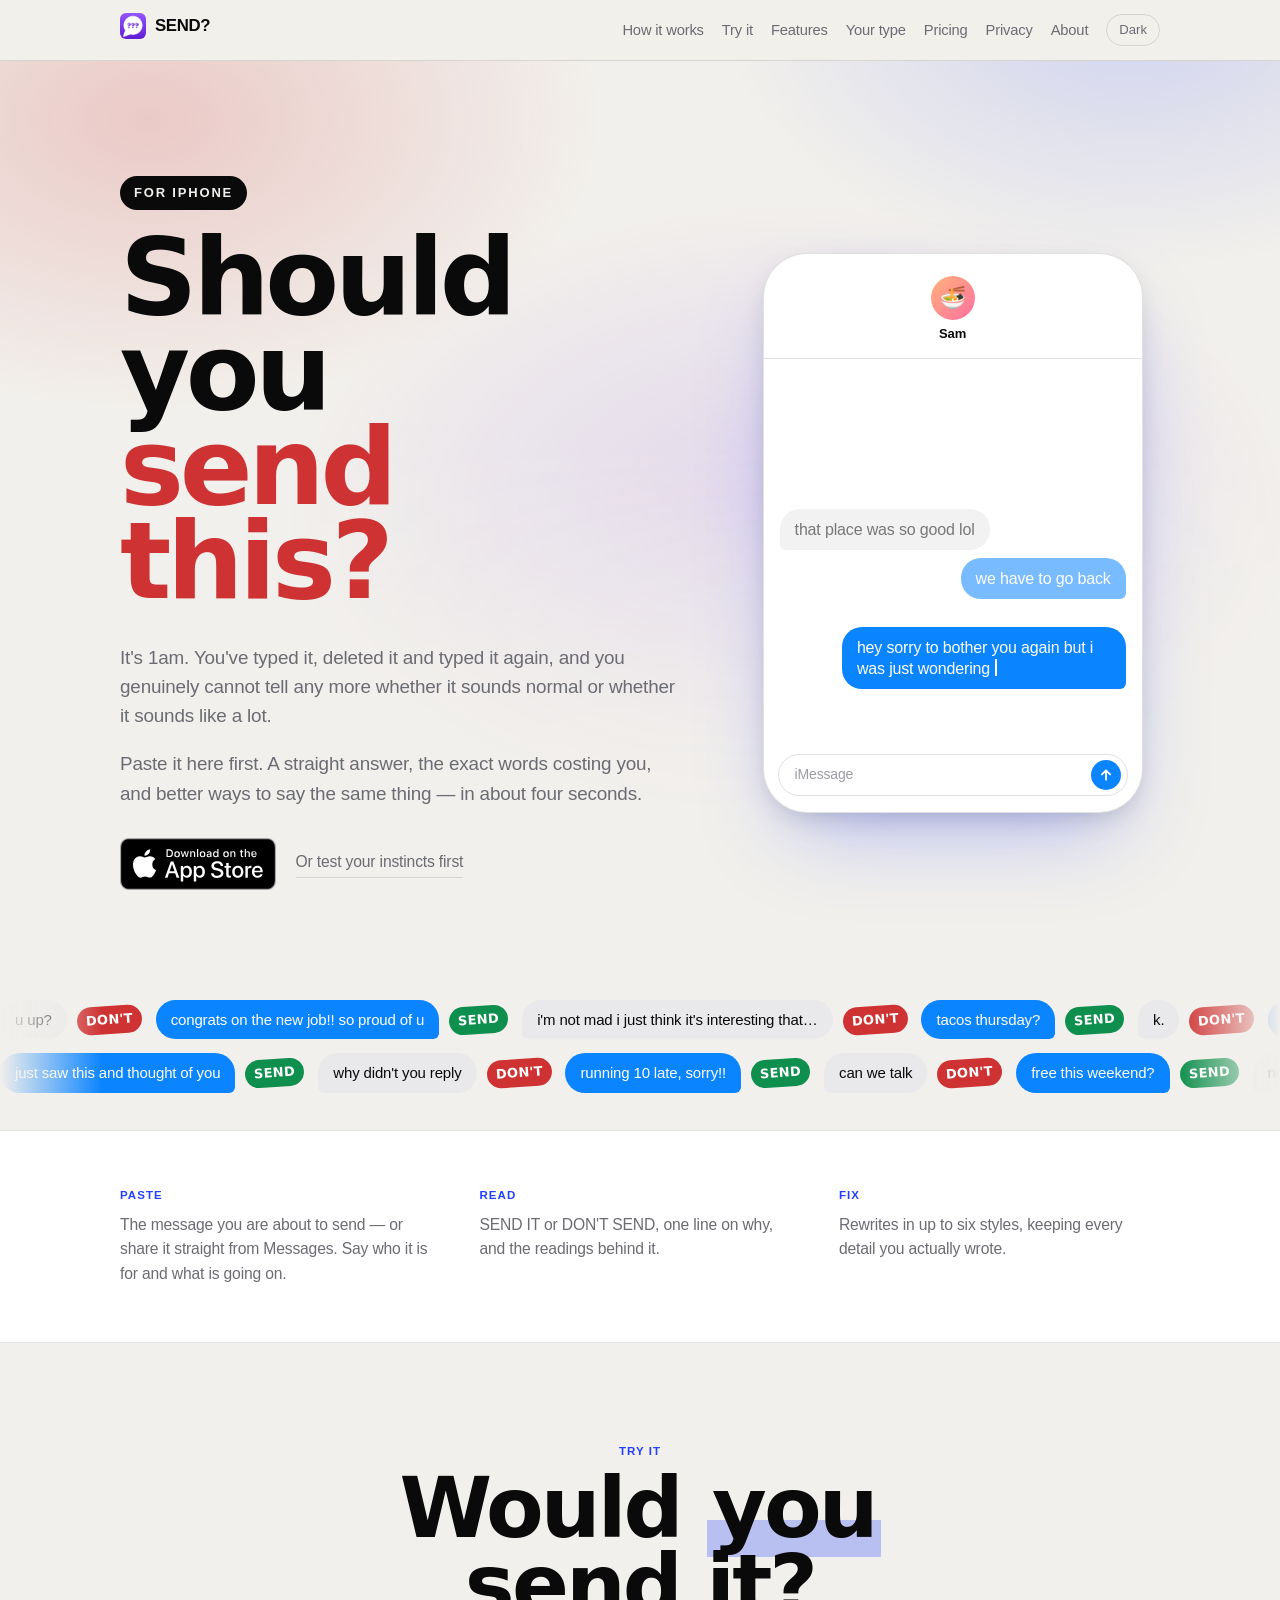
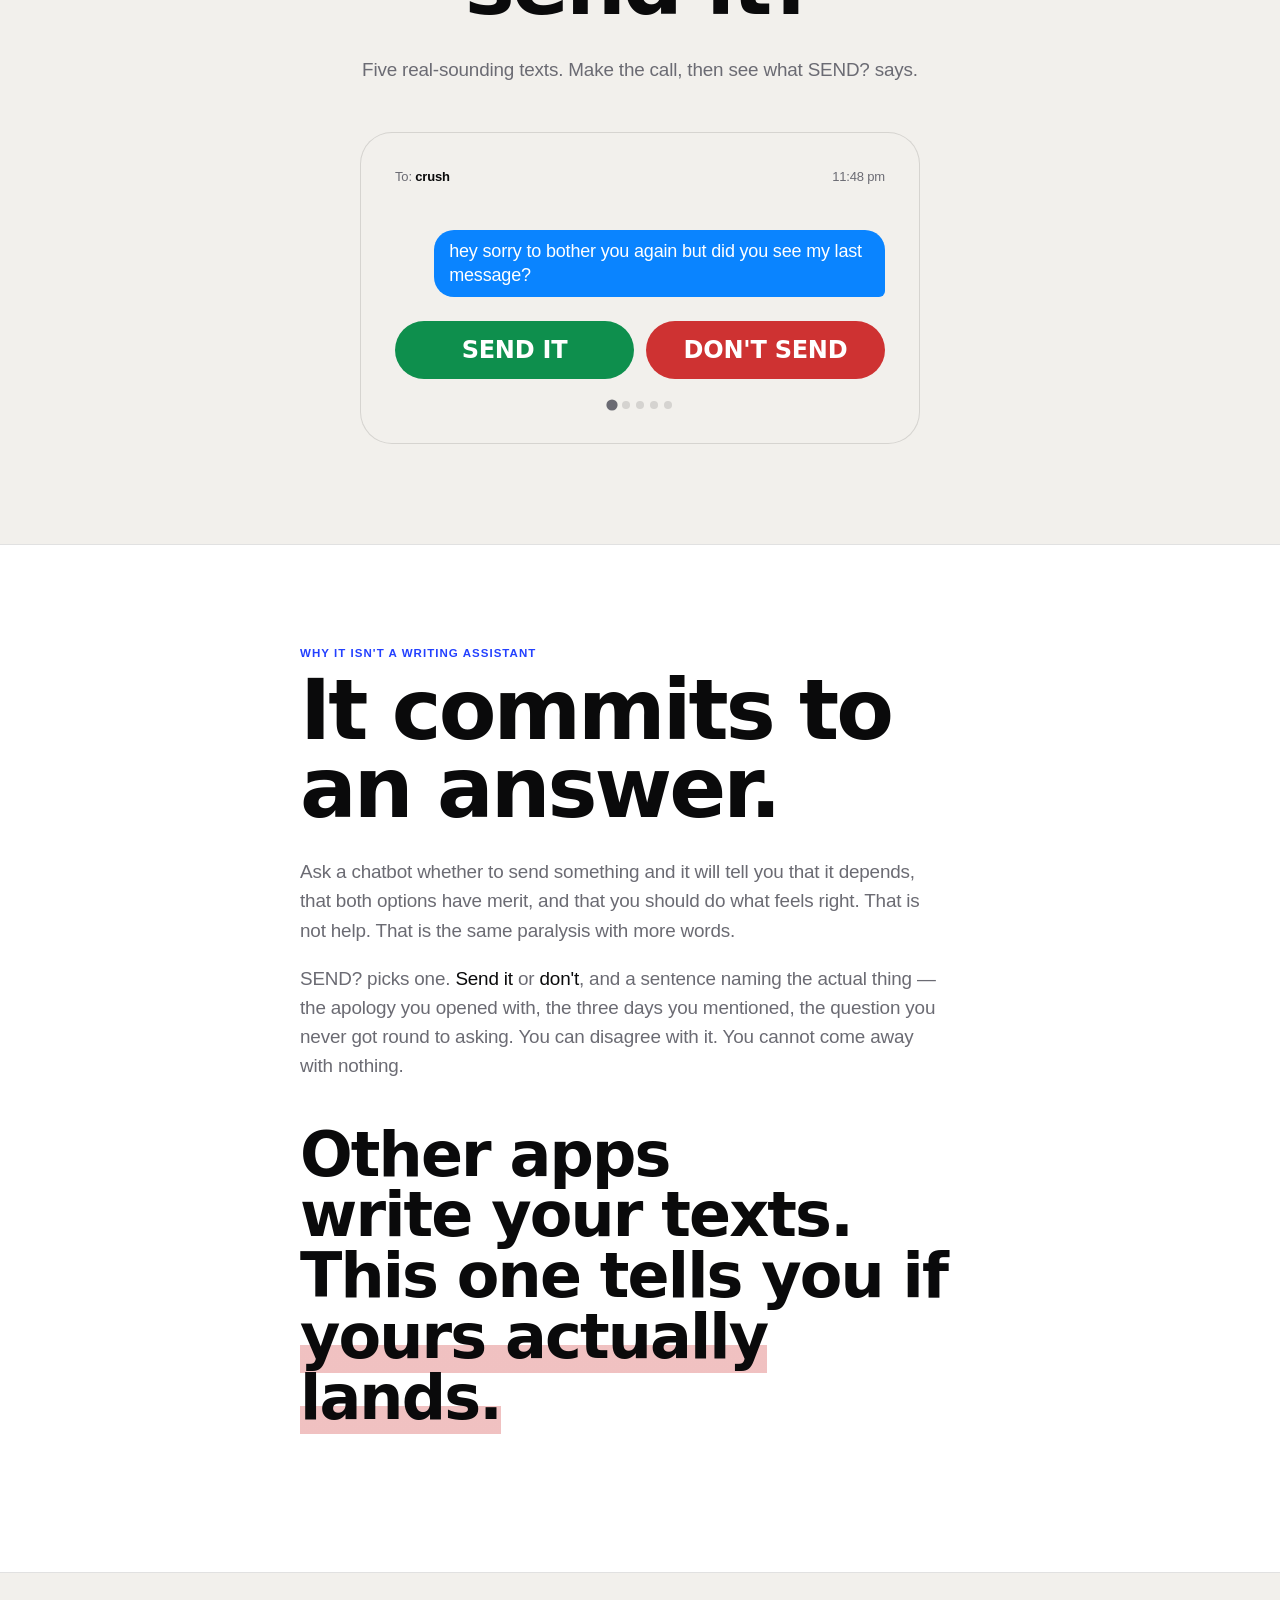
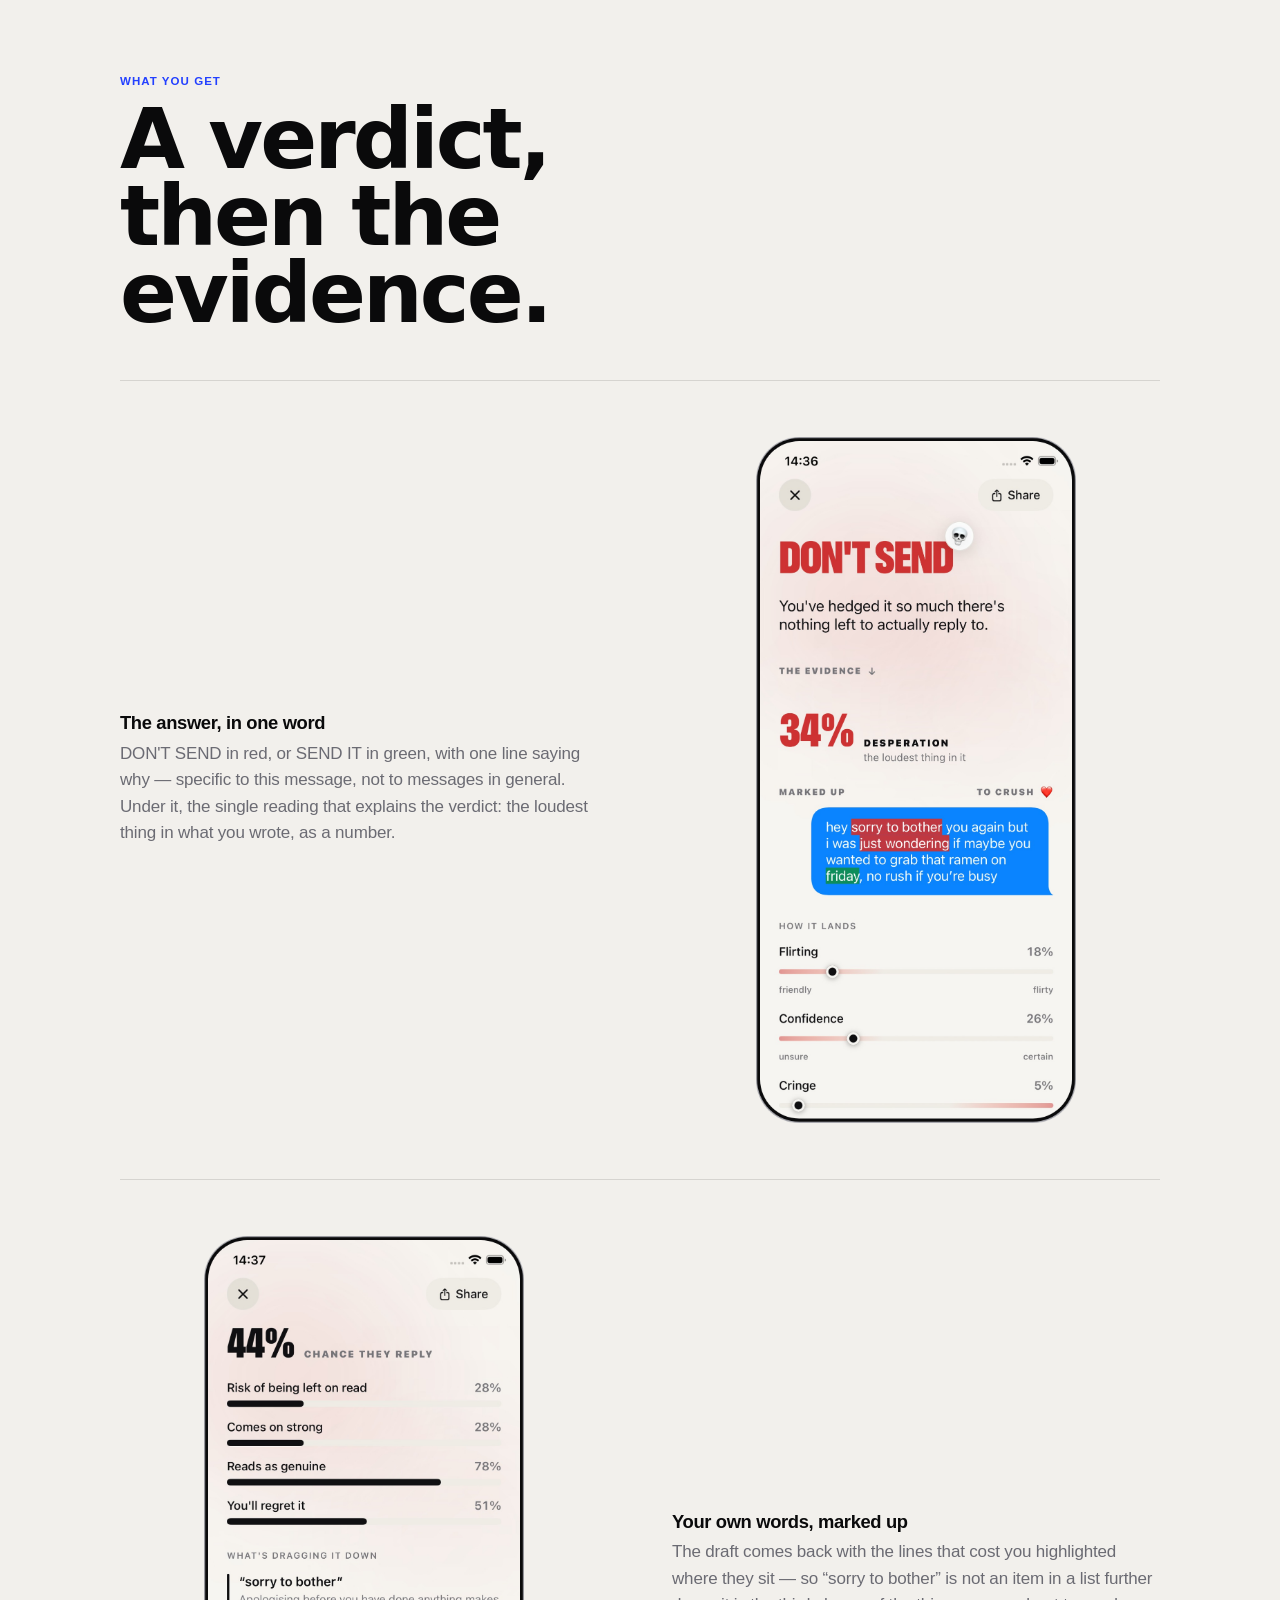
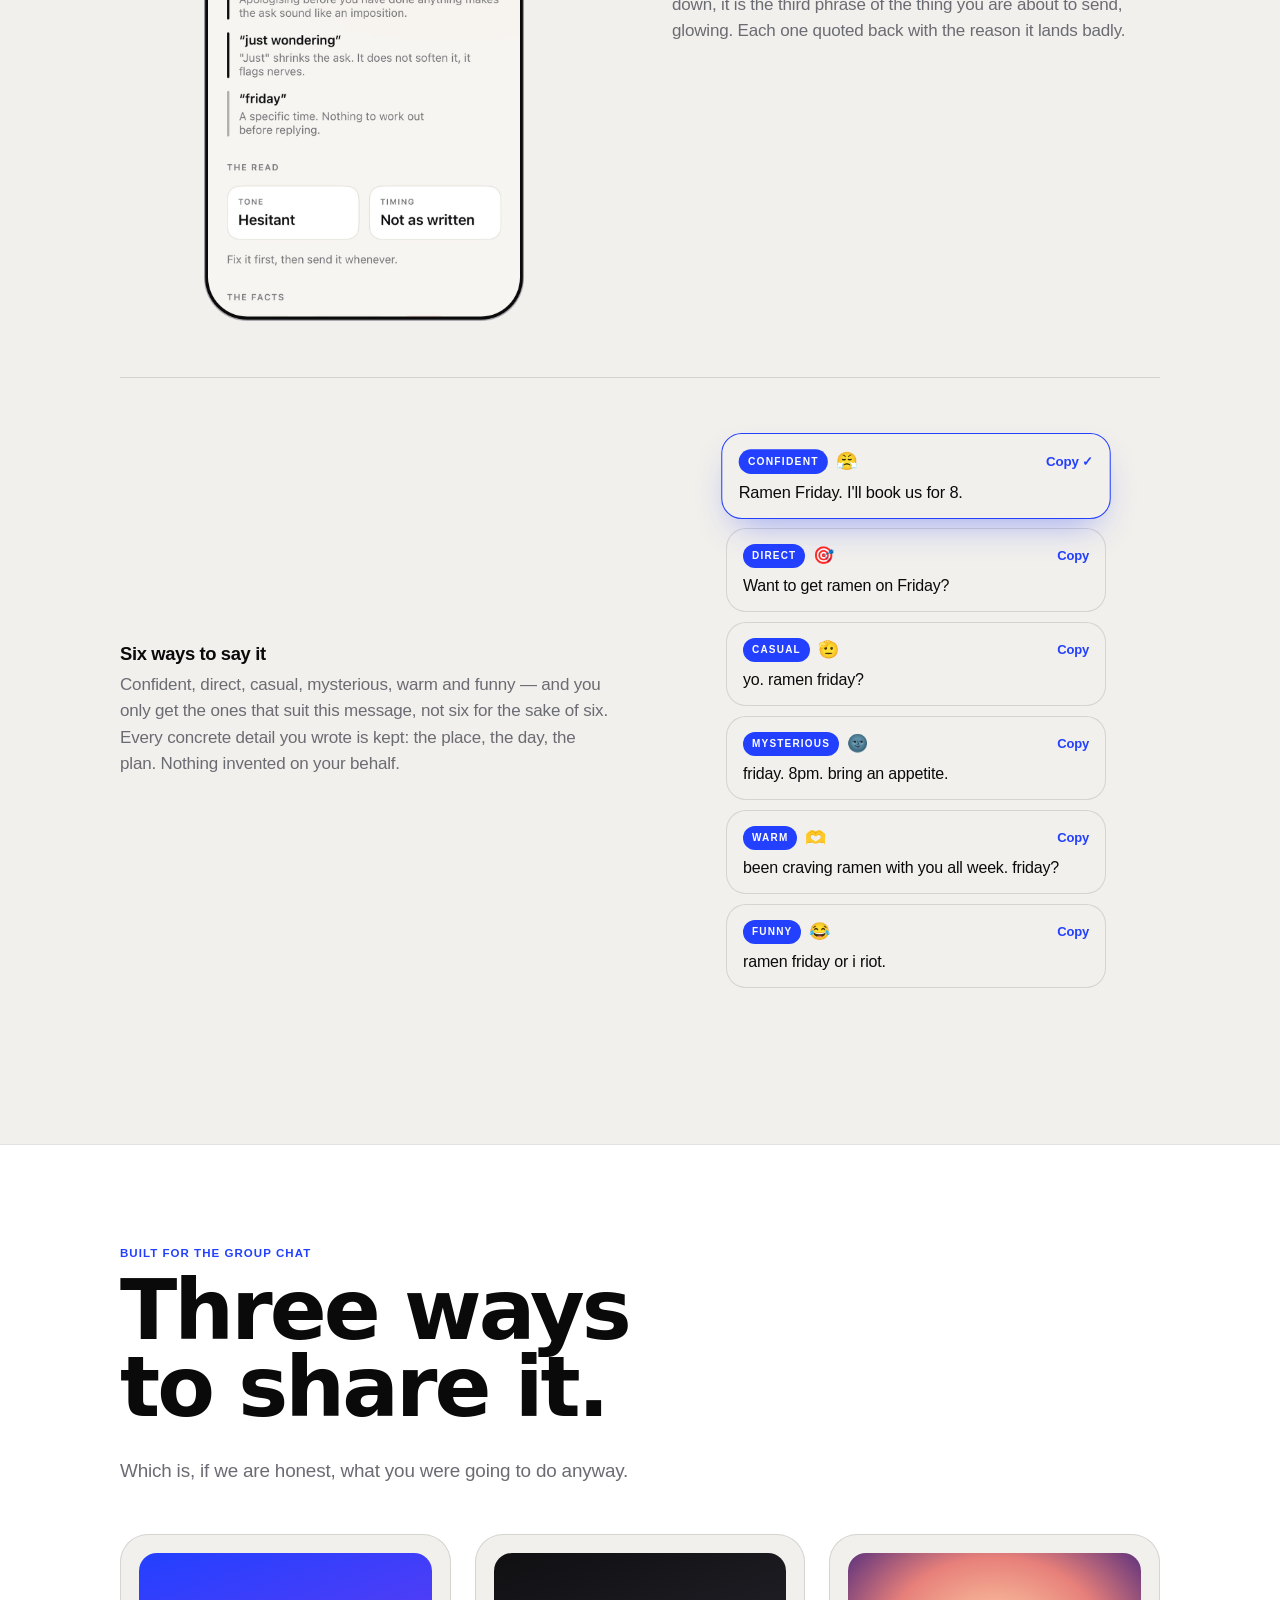
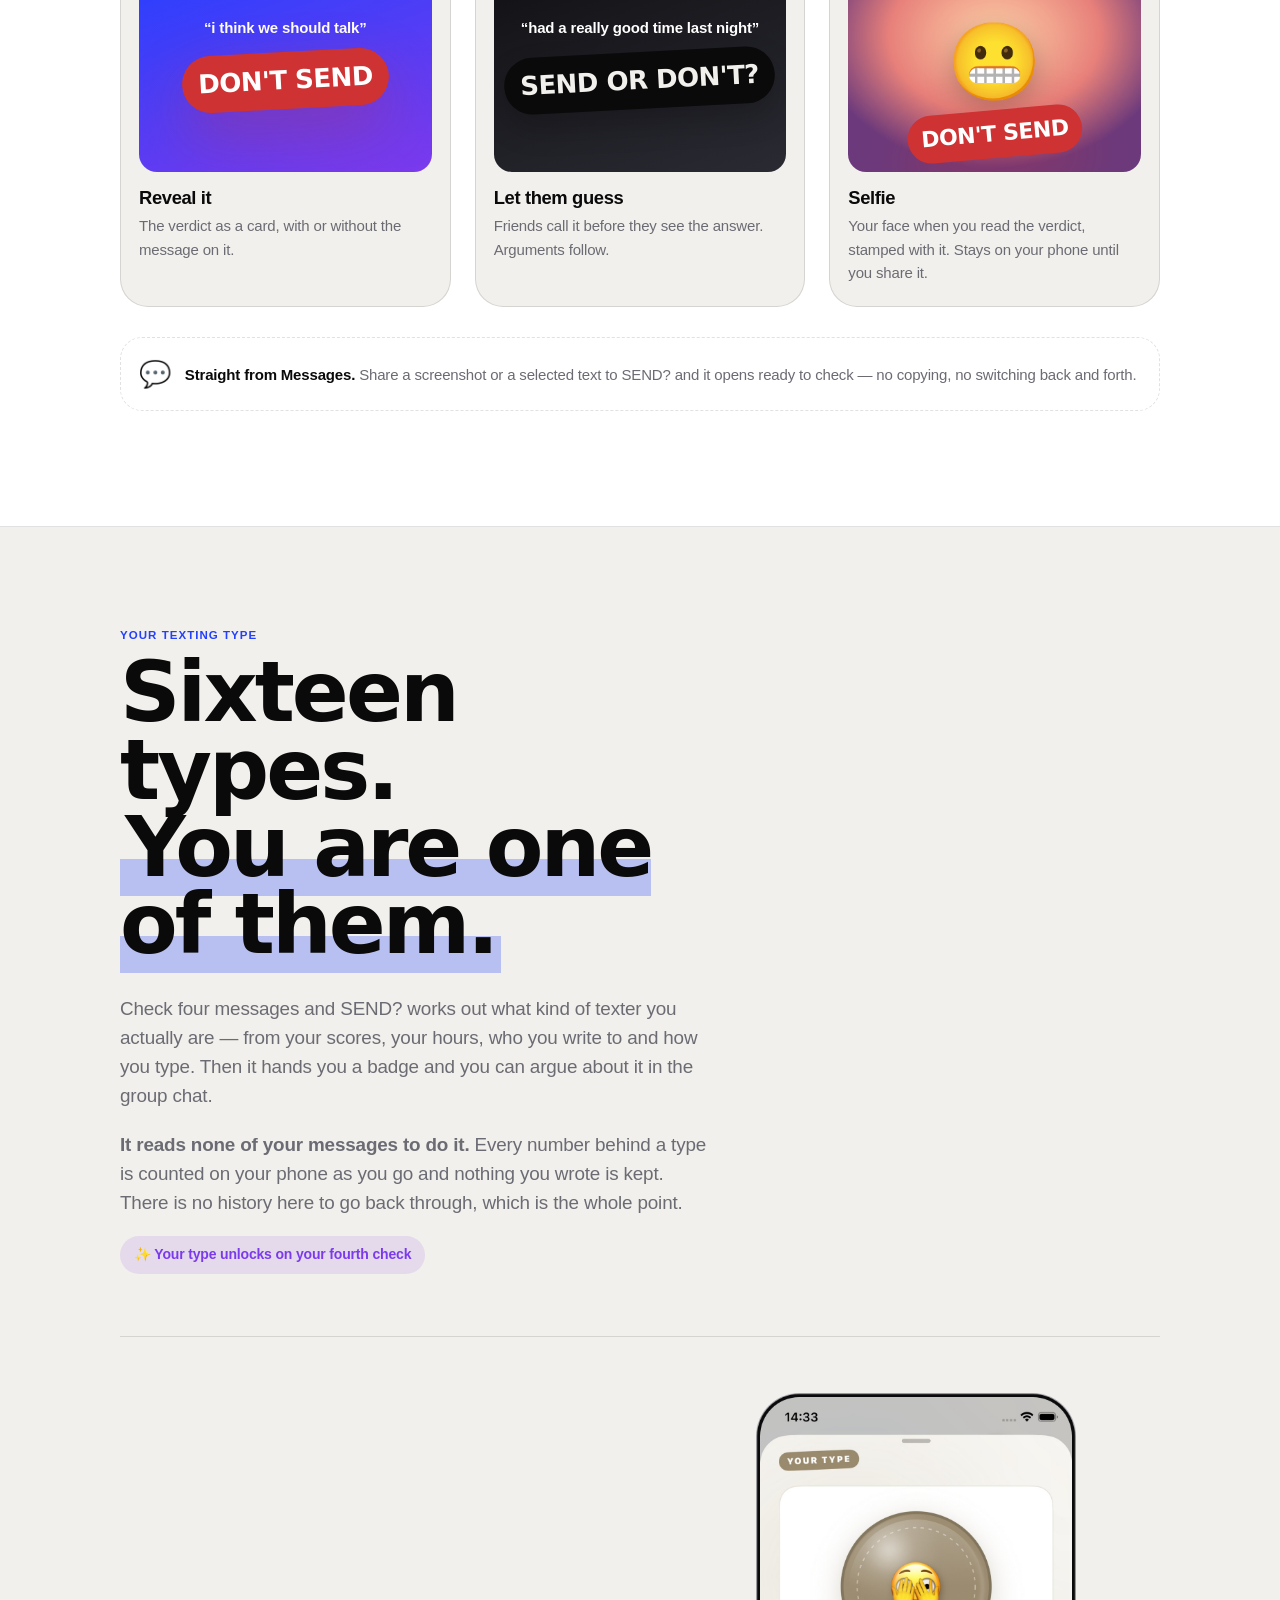
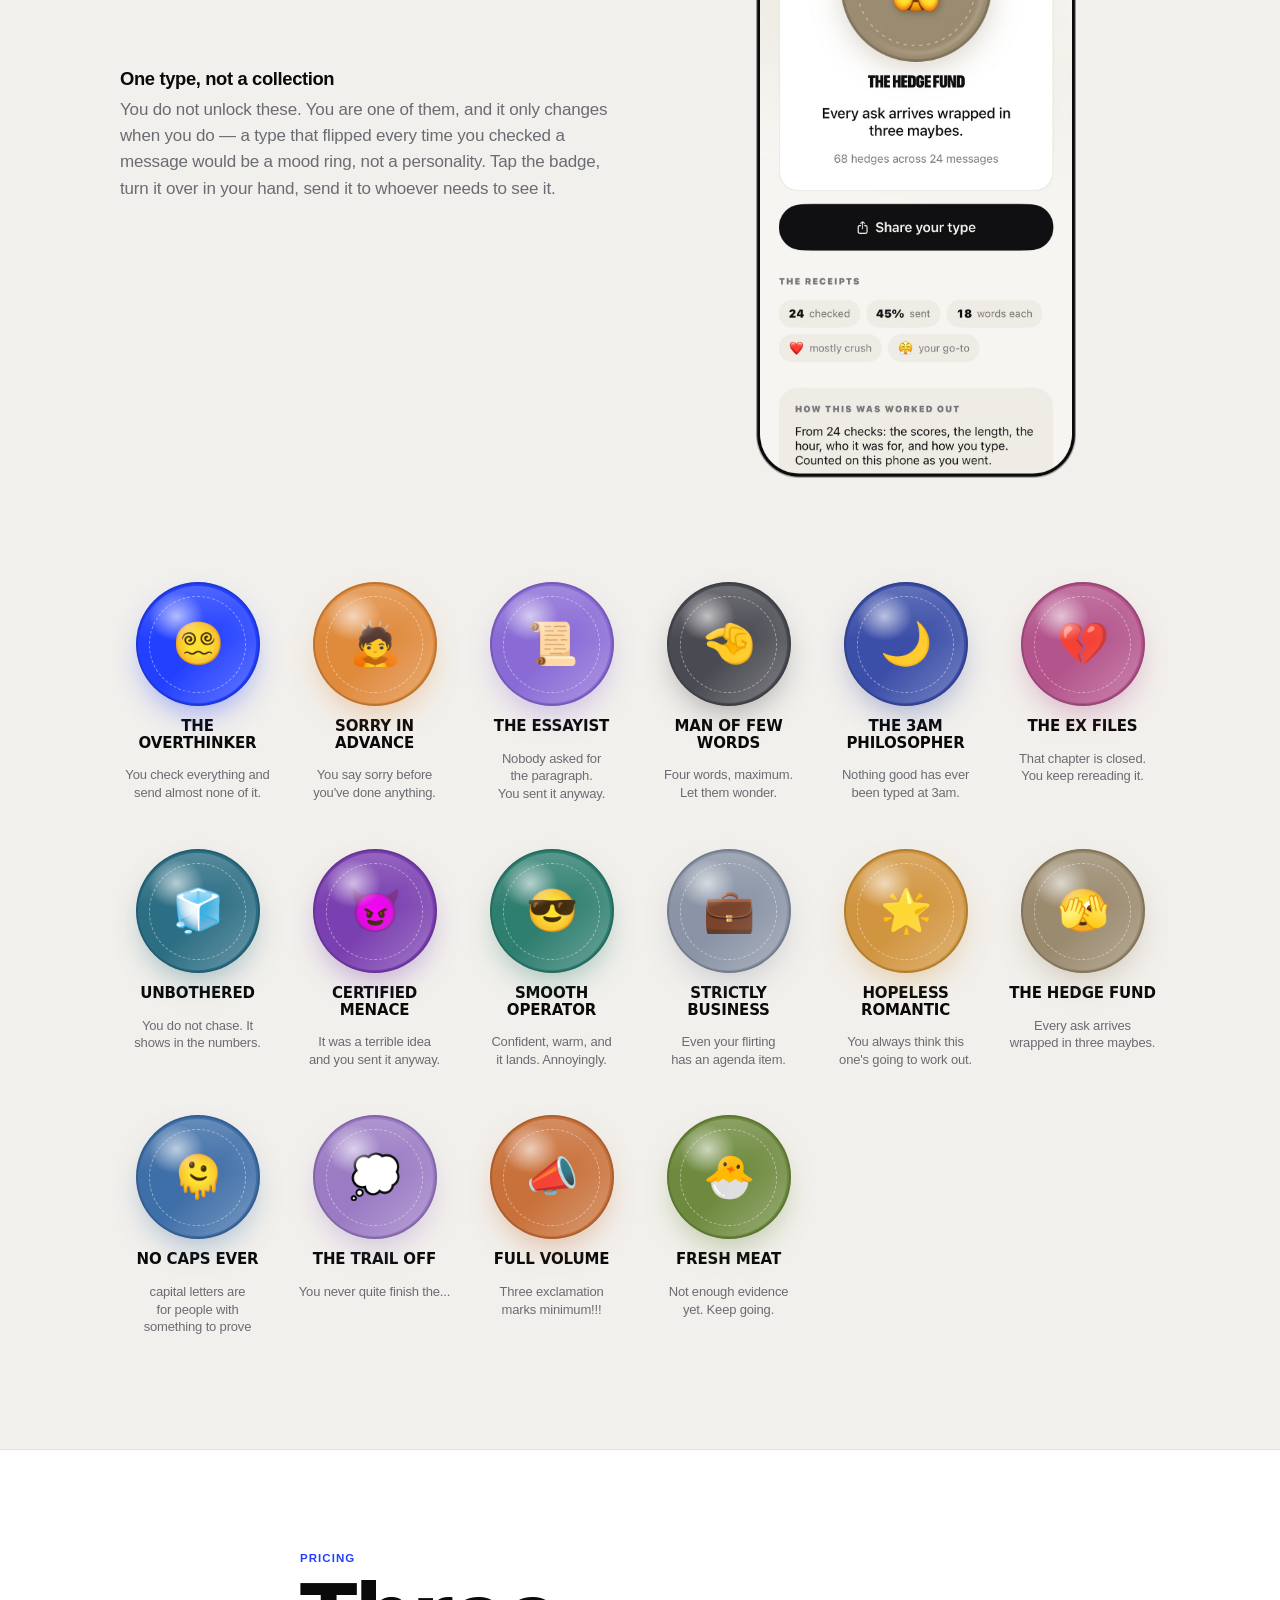
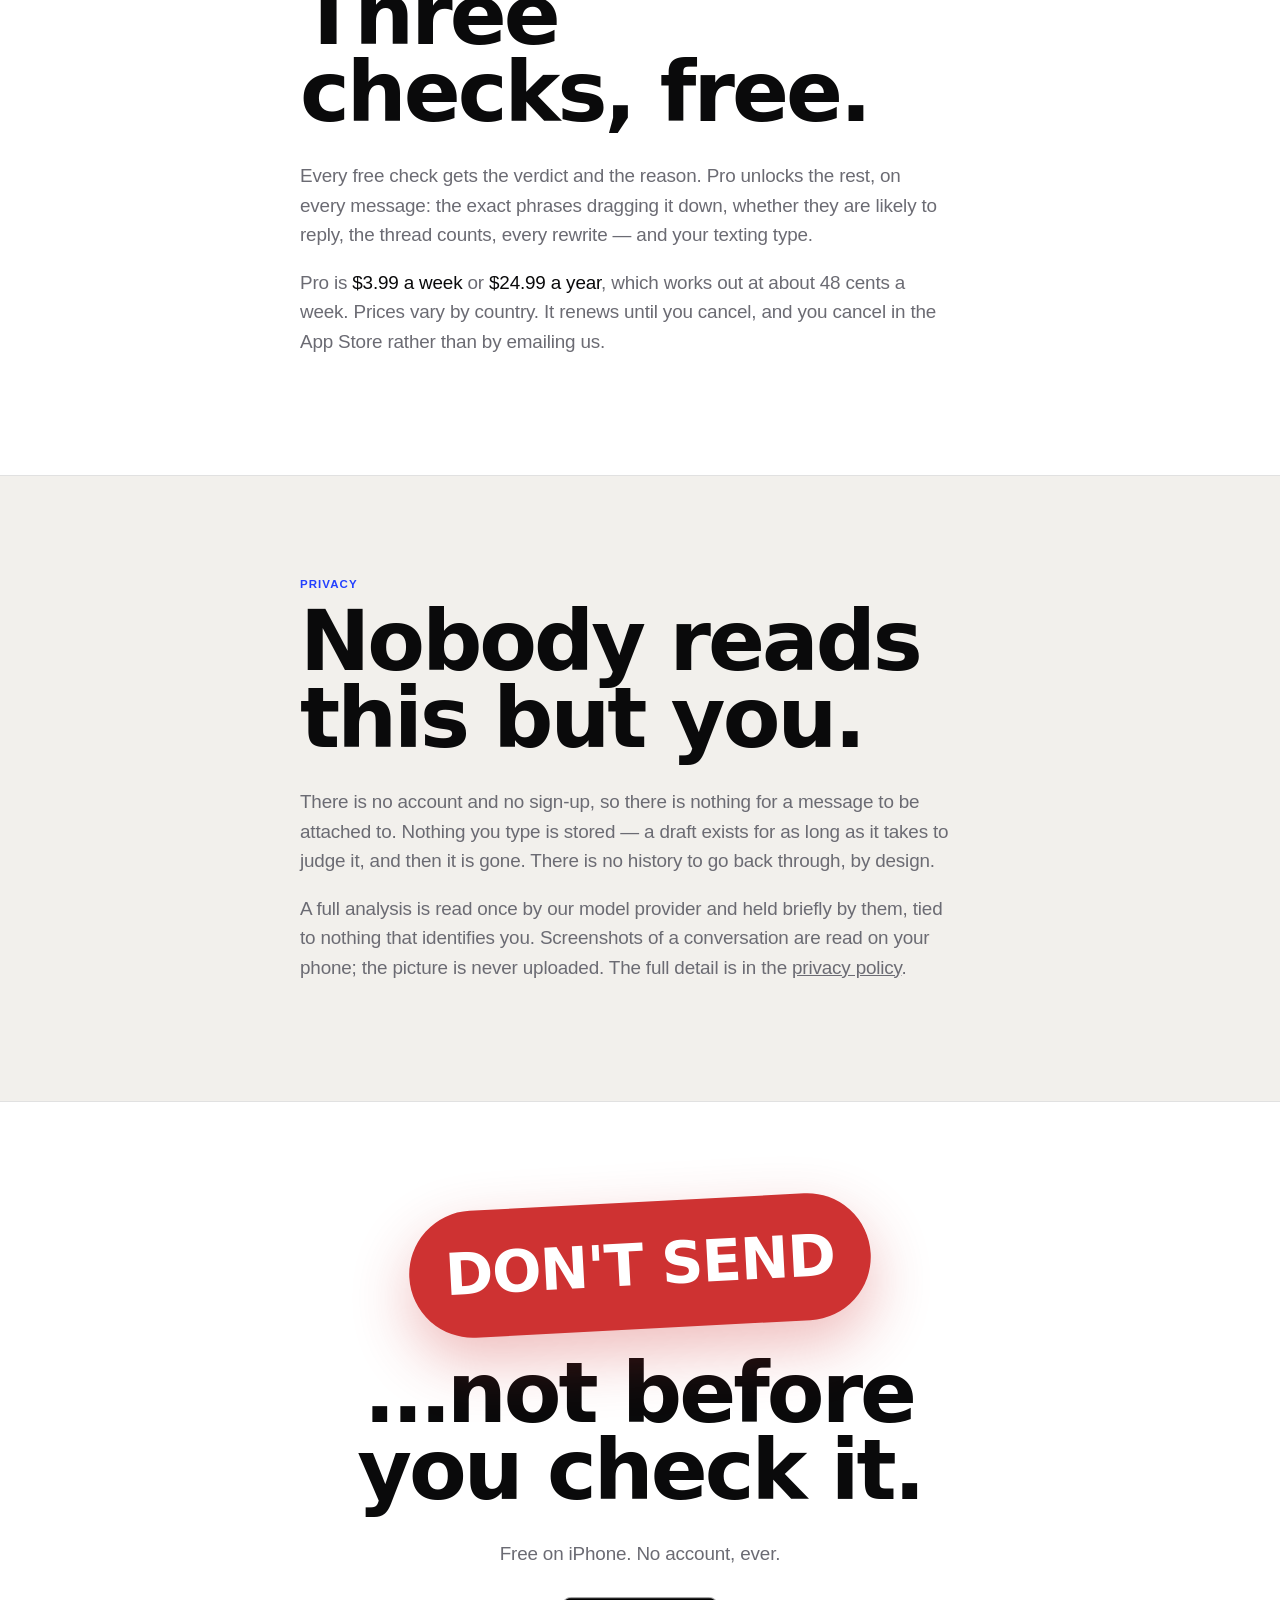
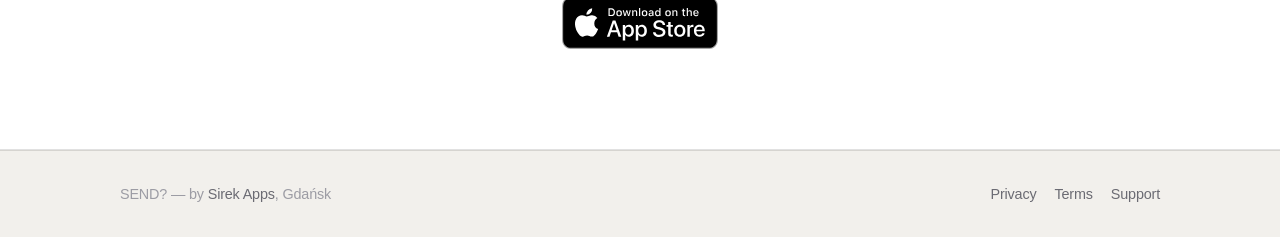
==== commit 13a1d806: "Live on the App Store: download badges, a hero chat, a guessing game - The app is out, so the badge " ====
--- a/index.html
+++ b/index.html
@@ -7,23 +7,30 @@
 <title>SEND? — A second opinion before you hit send. For iPhone</title>
 <link rel="icon" href="assets/icon-light.png" type="image/png">
 <link rel="apple-touch-icon" href="assets/apple-touch-icon.png">
-<meta name="description" content="Paste the text you have rewritten four times. SEND? gives you a straight verdict, the exact lines dragging it down, and four better ways to say the same thing.">
+<meta name="description" content="Paste the text you have rewritten four times. SEND? gives you a straight verdict, the exact lines dragging it down, and better ways to say the same thing. Free on iPhone.">
 <link rel="canonical" href="https://send.sirekapps.com/">
 <meta name="color-scheme" content="light dark">
 
 <meta property="og:title" content="SEND? — A second opinion before you hit send.">
 <meta property="og:description" content="The text you have rewritten four times. Paste it in and find out how it actually lands, which words are costing you, and how to say it better.">
+<meta property="og:image" content="https://send.sirekapps.com/assets/og.png">
+<meta property="og:image:width" content="1200">
+<meta property="og:image:height" content="630">
 <meta property="og:type" content="website">
 <meta property="og:url" content="https://send.sirekapps.com/">
 <meta property="og:site_name" content="SEND?">
 <meta name="twitter:card" content="summary_large_image">
 <meta name="twitter:title" content="SEND? — A second opinion before you hit send.">
-<meta name="twitter:description" content="Paste the draft. Get a verdict, the lines dragging it down, and four better ways to say it.">
+<meta name="twitter:description" content="Paste the draft. Get a verdict, the lines dragging it down, and better ways to say it.">
+<meta name="twitter:image" content="https://send.sirekapps.com/assets/og.png">
+<meta name="apple-itunes-app" content="app-id=6810178508">
 
 <link rel="stylesheet" href="style.css">
 <link rel="stylesheet" href="send.css">
+<link rel="stylesheet" href="fx.css">
 <script src="theme.js"></script>
 <script src="nav.js" defer></script>
+<script src="fx.js" defer></script>
 
 <script type="application/ld+json">
 {
@@ -52,6 +59,7 @@
       "operatingSystem": "iOS",
       "url": "https://send.sirekapps.com/",
       "publisher": { "@id": "https://sirekapps.com/#org" },
+      "installUrl": "https://apps.apple.com/app/id6810178508",
       "offers": { "@type": "Offer", "price": "0", "priceCurrency": "USD" }
     }
   ]
@@ -73,7 +81,7 @@
     <div class="nav-right">
       <div class="nav-links" id="nav-links">
         <a href="#how">How it works</a>
-        <a href="#idea">The idea</a>
+        <a href="#guess">Try it</a>
         <a href="#features">Features</a>
         <a href="#types">Your type</a>
         <a href="#pricing">Pricing</a>
@@ -93,110 +101,222 @@
   <!-- HERO -->
   <section class="hero hero-loud">
     <div class="wash" aria-hidden="true"></div>
-    <div class="wrap">
-      <p class="kicker">For iPhone</p>
-      <h1>Should you<br><span class="hit">send this?</span></h1>
-      <p class="lead">It's 1am. You've typed it, deleted it and typed it again, and you genuinely cannot tell any more whether it sounds normal or whether it sounds like a lot.</p>
-      <p class="lead">Paste it here first. You get a straight answer, the exact words costing you, and four better ways to say the same thing — in about four seconds.</p>
-      <p class="shout">Other apps write your texts.<br>This one tells you if<br><span class="hl-red">yours actually lands.</span></p>
-      <div class="cta-row">
-        <a class="text-link" href="#how">See how it works</a>
-      </div>
-    </div>
-  </section>
+    <div class="wrap hero-grid">
+      <div>
+        <p class="kicker">For iPhone</p>
+        <h1>Should you<br><span class="hit">send this?</span></h1>
+        <p class="lead">It's 1am. You've typed it, deleted it and typed it again, and you genuinely cannot tell any more whether it sounds normal or whether it sounds like a lot.</p>
+        <p class="lead">Paste it here first. A straight answer, the exact words costing you, and better ways to say the same thing — in about four seconds.</p>
+        <div class="cta-row">
+        <a class="badge" href="https://apps.apple.com/app/id6810178508" aria-label="Download SEND? on the App Store">
+          <img class="badge-light" src="assets/app-store-black.svg" alt="" width="156" height="52">
+          <img class="badge-dark" src="assets/app-store-white.svg" alt="" width="156" height="52">
+        </a>
+          <a class="text-link" href="#guess">Or test your instincts first</a>
+        </div>
+      </div>
+
+      <!-- The finished state is in the markup; fx.js plays the rest. -->
+      <div class="chat-demo" role="img" aria-label="A message being typed, stamped DON'T SEND for its apologies, then rewritten as “Ramen Friday. I'll book us for 8.” and stamped SEND IT — and the reply: omg yes">
+        <div class="chat-head">
+          <span class="chat-avatar">🍜</span>
+          <span class="chat-name">Sam</span>
+        </div>
+        <div class="chat-body">
+          <div class="row them chat-old"><span class="bub them">that place was so good lol</span></div>
+          <div class="row me chat-old"><span class="bub me">we have to go back</span></div>
+          <div class="row me" style="flex-direction:column;align-items:flex-end">
+            <span class="style-tag on">confident 😤</span>
+            <span class="bub me chat-draft">Ramen Friday. I'll book us for 8.</span>
+          </div>
+          <div class="row them"><span class="bub them chat-reply on">omg yes 🍜🍜</span></div>
+        </div>
+        <span class="stamp chat-stamp" aria-hidden="true">DON'T SEND</span>
+        <span class="chat-chip" aria-hidden="true"></span>
+        <div class="chat-input" aria-hidden="true">iMessage
+          <span class="chat-send"><svg viewBox="0 0 24 24"><path d="M12 20V5M5 11l7-7 7 7" stroke="#fff" stroke-width="3.2" fill="none" stroke-linecap="round" stroke-linejoin="round"/></svg></span>
+        </div>
+      </div>
+    </div>
+  </section>
+
+  <!-- THE TEXTS EVERYONE HAS TYPED -->
+  <div class="marquee" aria-label="Example texts and their verdicts">
+    <div class="marquee-row" style="--speed:70s">
+      <span class="mq"><span class="bub them">u up?</span><span class="mini">DON'T</span></span>
+      <span class="mq"><span class="bub me">congrats on the new job!! so proud of u</span><span class="mini go">SEND</span></span>
+      <span class="mq"><span class="bub them">i'm not mad i just think it's interesting that…</span><span class="mini">DON'T</span></span>
+      <span class="mq"><span class="bub me">tacos thursday?</span><span class="mini go">SEND</span></span>
+      <span class="mq"><span class="bub them">k.</span><span class="mini">DON'T</span></span>
+      <span class="mq"><span class="bub me">thanks for last night, had a really good time</span><span class="mini go">SEND</span></span>
+      <span class="mq"><span class="bub them">hey stranger 👀</span><span class="mini">DON'T</span></span>
+    </div>
+    <div class="marquee-row rev" style="--speed:80s">
+      <span class="mq"><span class="bub me">just saw this and thought of you</span><span class="mini go">SEND</span></span>
+      <span class="mq"><span class="bub them">why didn't you reply</span><span class="mini">DON'T</span></span>
+      <span class="mq"><span class="bub me">running 10 late, sorry!!</span><span class="mini go">SEND</span></span>
+      <span class="mq"><span class="bub them">can we talk</span><span class="mini">DON'T</span></span>
+      <span class="mq"><span class="bub me">free this weekend?</span><span class="mini go">SEND</span></span>
+      <span class="mq"><span class="bub them">no worries if not!!! totally fine!!!</span><span class="mini">DON'T</span></span>
+      <span class="mq"><span class="bub me">i miss us</span><span class="mini">DON'T</span></span>
+    </div>
+  </div>
 
   <!-- HOW -->
   <section class="section section-muted section-tight" id="how">
     <div class="wrap">
       <div class="steps">
-        <div class="step">
+        <div class="step reveal">
           <span class="step-kicker">Paste</span>
-          <p>The message you are about to send. Say who it is for — a crush, an ex, your boss — and what is going on.</p>
-        </div>
-        <div class="step">
+          <p>The message you are about to send — or share it straight from Messages. Say who it is for and what is going on.</p>
+        </div>
+        <div class="step reveal" style="--d:.1s">
           <span class="step-kicker">Read</span>
           <p>SEND IT or DON'T SEND, one line on why, and the readings behind it.</p>
         </div>
-        <div class="step">
+        <div class="step reveal" style="--d:.2s">
           <span class="step-kicker">Fix</span>
-          <p>Four rewrites in four registers, keeping every detail you actually wrote.</p>
+          <p>Rewrites in up to six styles, keeping every detail you actually wrote.</p>
+        </div>
+      </div>
+    </div>
+  </section>
+
+  <!-- WOULD YOU SEND IT? -->
+  <section class="section" id="guess">
+    <div class="wrap">
+      <div class="section-head reveal" style="margin-inline:auto;text-align:center">
+        <p class="eyebrow">Try it</p>
+        <h2 class="loud">Would <span class="hl">you</span> send it?</h2>
+        <p class="lead" style="margin-inline:auto">Five real-sounding texts. Make the call, then see what SEND? says.</p>
+      </div>
+      <div class="game reveal">
+        <div class="game-play">
+          <div class="game-meta"><span>To: <b>crush</b></span><span>11:48 pm</span></div>
+          <div class="game-thread"><div class="bub me">hey sorry to bother you again but did you see my last message?</div></div>
+          <div class="game-buttons">
+            <button class="game-btn go" type="button">SEND IT</button>
+            <button class="game-btn no" type="button">DON'T SEND</button>
+          </div>
+          <div class="game-result" aria-live="polite" hidden></div>
+          <div class="game-dots" aria-hidden="true"></div>
+        </div>
+        <div class="game-end" hidden>
+          <p class="eyebrow">Your score</p>
+          <p class="score">0/5</p>
+          <p class="lead verdict-line" style="margin-inline:auto"></p>
+          <div class="cta-row">
+          <a class="badge" href="https://apps.apple.com/app/id6810178508" aria-label="Download SEND? on the App Store">
+          <img class="badge-light" src="assets/app-store-black.svg" alt="" width="156" height="52">
+          <img class="badge-dark" src="assets/app-store-white.svg" alt="" width="156" height="52">
+        </a>
+            <button class="game-next game-again" type="button">Play again</button>
+          </div>
         </div>
       </div>
     </div>
   </section>
 
   <!-- THE ARGUMENT -->
-  <section class="section" id="idea">
-    <div class="wrap narrow">
+  <section class="section section-muted" id="idea">
+    <div class="wrap narrow reveal">
       <p class="eyebrow">Why it isn't a writing assistant</p>
       <h2 class="loud">It commits to an answer.</h2>
       <p class="lead">Ask a chatbot whether to send something and it will tell you that it depends, that both options have merit, and that you should do what feels right. That is not help. That is the same paralysis with more words.</p>
       <p class="lead">SEND? picks one. <em>Send it</em> or <em>don't</em>, and a sentence naming the actual thing — the apology you opened with, the three days you mentioned, the question you never got round to asking. You can disagree with it. You cannot come away with nothing.</p>
+      <p class="shout">Other apps write your texts.<br>This one tells you if<br><span class="hl-red">yours actually lands.</span></p>
     </div>
   </section>
 
   <!-- FEATURES -->
-  <section class="section section-muted" id="features">
+  <section class="section" id="features">
     <div class="wrap">
-      <div class="section-head">
+      <div class="section-head reveal">
         <p class="eyebrow">What you get</p>
         <h2 class="loud">A verdict, then the evidence.</h2>
       </div>
 
       <div class="feature-row">
-        <div class="feature-text">
+        <div class="feature-text reveal">
           <h3>The answer, in one word</h3>
           <p>DON'T SEND in red, or SEND IT in green, with one line saying why — specific to this message, not to messages in general. Under it, the single reading that explains the verdict: the loudest thing in what you wrote, as a number.</p>
         </div>
-        <img class="shot" src="assets/verdict.png"
+        <img class="shot reveal" src="assets/verdict.png"
              alt="SEND? on iPhone showing DON'T SEND in red, the line “You apologised twice before you asked anything”, and 34% desperation as the loudest reading" width="925" height="1981" loading="lazy">
       </div>
 
       <div class="feature-row flip">
-        <div class="feature-text">
+        <div class="feature-text reveal">
           <h3>Your own words, marked up</h3>
           <p>The draft comes back with the lines that cost you highlighted where they sit — so “sorry to bother” is not an item in a list further down, it is the third phrase of the thing you are about to send, glowing. Each one quoted back with the reason it lands badly.</p>
         </div>
-        <img class="shot" src="assets/phrases.png"
+        <img class="shot reveal" src="assets/phrases.png"
              alt="The breakdown on iPhone: quoted phrases “sorry to bother”, “just wondering” and “friday”, each with a line explaining what it does to the reader" width="925" height="1981" loading="lazy">
       </div>
 
       <div class="feature-row">
-        <div class="feature-text">
-          <h3>Four ways to say it</h3>
-          <p>Confident, flirty, casual and mysterious — genuinely four different messages, not one message with the adjectives swapped. Every concrete detail you wrote is kept: the place, the day, the plan. Nothing invented on your behalf.</p>
-        </div>
-        <img class="shot" src="assets/rewrites.png"
-             alt="The rewrite screen on iPhone with four versions of the same message, labelled confident, flirty, casual and mysterious, each with a copy button" width="925" height="1981" loading="lazy">
-      </div>
-
-      <div class="feature-row flip">
-        <div class="feature-text">
-          <h3>Built to be screenshotted</h3>
-          <p>Every verdict comes out as a card you can send straight to the group chat — with or without the message itself. Which is, if we are honest, what you were going to do anyway.</p>
-        </div>
-        <img class="shot" src="assets/home.png"
-             alt="The SEND? home screen on iPhone, with example messages drifting past above the wordmark" width="925" height="1981" loading="lazy">
-      </div>
+        <div class="feature-text reveal">
+          <h3>Six ways to say it</h3>
+          <p>Confident, direct, casual, mysterious, warm and funny — and you only get the ones that suit this message, not six for the sake of six. Every concrete detail you wrote is kept: the place, the day, the plan. Nothing invented on your behalf.</p>
+        </div>
+        <div class="rw-stack reveal" aria-label="Six rewrites of the same message">
+          <div class="rw-card hot"><div class="rw-top"><span class="rw-pill">Confident</span>😤<span class="rw-copy">Copy</span></div><div class="rw-text">Ramen Friday. I'll book us for 8.</div></div>
+          <div class="rw-card"><div class="rw-top"><span class="rw-pill">Direct</span>🎯<span class="rw-copy">Copy</span></div><div class="rw-text">Want to get ramen on Friday?</div></div>
+          <div class="rw-card"><div class="rw-top"><span class="rw-pill">Casual</span>🫡<span class="rw-copy">Copy</span></div><div class="rw-text">yo. ramen friday?</div></div>
+          <div class="rw-card"><div class="rw-top"><span class="rw-pill">Mysterious</span>🌚<span class="rw-copy">Copy</span></div><div class="rw-text">friday. 8pm. bring an appetite.</div></div>
+          <div class="rw-card"><div class="rw-top"><span class="rw-pill">Warm</span>🫶<span class="rw-copy">Copy</span></div><div class="rw-text">been craving ramen with you all week. friday?</div></div>
+          <div class="rw-card"><div class="rw-top"><span class="rw-pill">Funny</span>😂<span class="rw-copy">Copy</span></div><div class="rw-text">ramen friday or i riot.</div></div>
+        </div>
+      </div>
+    </div>
+  </section>
+
+  <!-- SHARING -->
+  <section class="section section-muted" id="share">
+    <div class="wrap">
+      <div class="section-head reveal">
+        <p class="eyebrow">Built for the group chat</p>
+        <h2 class="loud">Three ways to share it.</h2>
+        <p class="lead">Which is, if we are honest, what you were going to do anyway.</p>
+      </div>
+      <div class="share-grid">
+        <div class="share-card reveal">
+          <div class="share-vis" aria-hidden="true"><div><p class="q">“i think we should talk”</p><span class="stamp">DON'T SEND</span></div></div>
+          <h3>Reveal it</h3>
+          <p>The verdict as a card, with or without the message on it.</p>
+        </div>
+        <div class="share-card reveal" style="--d:.1s">
+          <div class="share-vis guess" aria-hidden="true"><div><p class="q">“had a really good time last night”</p><span class="stamp ink">SEND OR DON'T?</span></div></div>
+          <h3>Let them guess</h3>
+          <p>Friends call it before they see the answer. Arguments follow.</p>
+        </div>
+        <div class="share-card reveal" style="--d:.2s">
+          <div class="share-vis selfie" aria-hidden="true"><span class="face">😬</span><span class="stamp">DON'T SEND</span></div>
+          <h3>Selfie</h3>
+          <p>Your face when you read the verdict, stamped with it. Stays on your phone until you share it.</p>
+        </div>
+      </div>
+      <p class="from-messages reveal"><span class="ico">💬</span><span><b>Straight from Messages.</b> Share a screenshot or a selected text to SEND? and it opens ready to check — no copying, no switching back and forth.</span></p>
     </div>
   </section>
 
   <!-- THE SIXTEEN -->
   <section class="section" id="types">
     <div class="wrap">
-      <div class="section-head">
-        <p class="eyebrow">New</p>
+      <div class="section-head reveal">
+        <p class="eyebrow">Your texting type</p>
         <h2 class="loud">Sixteen types.<br><span class="hl">You are one of them.</span></h2>
-        <p class="lead">Check enough messages and SEND? works out what kind of texter you actually are — from your scores, your hours, who you write to and how you type. Then it hands you a badge and you can argue about it in the group chat.</p>
+        <p class="lead">Check four messages and SEND? works out what kind of texter you actually are — from your scores, your hours, who you write to and how you type. Then it hands you a badge and you can argue about it in the group chat.</p>
         <p class="lead"><strong>It reads none of your messages to do it.</strong> Every number behind a type is counted on your phone as you go and nothing you wrote is kept. There is no history here to go back through, which is the whole point.</p>
+        <p class="unlock-note">✨ Your type unlocks on your fourth check</p>
       </div>
 
       <div class="feature-row">
-        <div class="feature-text">
+        <div class="feature-text reveal">
           <h3>One type, not a collection</h3>
           <p>You do not unlock these. You are one of them, and it only changes when you do — a type that flipped every time you checked a message would be a mood ring, not a personality. Tap the badge, turn it over in your hand, send it to whoever needs to see it.</p>
         </div>
-        <img class="shot" src="assets/badge.png"
+        <img class="shot reveal" src="assets/badge.png"
              alt="The SEND? profile screen on iPhone showing the Hedge Fund badge, the line “Every ask arrives wrapped in three maybes”, and the count of hedges behind it"
              width="925" height="1981" loading="lazy">
       </div>
@@ -287,18 +407,18 @@
   </section>
 
   <!-- PRICING -->
-  <section class="section" id="pricing">
-    <div class="wrap narrow">
+  <section class="section section-muted" id="pricing">
+    <div class="wrap narrow reveal">
       <p class="eyebrow">Pricing</p>
       <h2 class="loud">Three checks, free.</h2>
-      <p class="lead">The first three are the real thing, not a trial version of it — the full read, the phrases, the rewrites. After that, checking a message needs Pro.</p>
+      <p class="lead">Every free check gets the verdict and the reason. Pro unlocks the rest, on every message: the exact phrases dragging it down, whether they are likely to reply, the thread counts, every rewrite — and your texting type.</p>
       <p class="lead">Pro is <em>$3.99 a week</em> or <em>$24.99 a year</em>, which works out at about 48 cents a week. Prices vary by country. It renews until you cancel, and you cancel in the App Store rather than by emailing us.</p>
     </div>
   </section>
 
   <!-- PRIVACY -->
-  <section class="section section-muted" id="privacy">
-    <div class="wrap narrow">
+  <section class="section" id="privacy">
+    <div class="wrap narrow reveal">
       <p class="eyebrow">Privacy</p>
       <h2 class="loud">Nobody reads this but you.</h2>
       <p class="lead">There is no account and no sign-up, so there is nothing for a message to be attached to. Nothing you type is stored — a draft exists for as long as it takes to judge it, and then it is gone. There is no history to go back through, by design.</p>
@@ -307,10 +427,17 @@
   </section>
 
   <!-- CLOSE -->
-  <section class="section section-close">
-    <div class="wrap narrow">
-      <h2 class="loud">Don't send it yet.</h2>
-      <p class="lead">Coming to the App Store.</p>
+  <section class="section section-close section-muted">
+    <div class="wrap narrow reveal">
+      <span class="stamp">DON'T SEND</span>
+      <h2 class="loud">…not before you check it.</h2>
+      <p class="lead">Free on iPhone. No account, ever.</p>
+      <div class="cta-row">
+      <a class="badge" href="https://apps.apple.com/app/id6810178508" aria-label="Download SEND? on the App Store">
+          <img class="badge-light" src="assets/app-store-black.svg" alt="" width="156" height="52">
+          <img class="badge-dark" src="assets/app-store-white.svg" alt="" width="156" height="52">
+        </a>
+      </div>
     </div>
   </section>
 
--- a/fx.css
+++ b/fx.css
@@ -0,0 +1,321 @@
+/* ---------------------------------------------------------------------
+   fx.css — the moving parts.
+
+   send.css turns the volume up; this file makes things move: the chat in
+   the hero, the bubbles drifting under it, the guessing game, the rewrite
+   cards and the reveal-on-scroll. Everything here is decoration over a page
+   that already reads correctly without it — with scripting off or reduced
+   motion on, every component sits in its finished state.
+   --------------------------------------------------------------------- */
+
+:root {
+  --bubble: #0a84ff;
+  --bubble-grey: #e9e9eb;
+  --bubble-grey-ink: #0a0a0b;
+}
+:root[data-theme="dark"] { --bubble-grey: #26252a; --bubble-grey-ink: #f2f2f4; }
+@media (prefers-color-scheme: dark) {
+  :root:not([data-theme="light"]) { --bubble-grey: #26252a; --bubble-grey-ink: #f2f2f4; }
+}
+
+/* ── REVEAL ON SCROLL ──────────────────────────────────────────────── */
+/* Hidden only once fx.js has said it is there to show them again. */
+.js .reveal {
+  opacity: 0;
+  transform: translateY(28px);
+  transition: opacity 0.7s cubic-bezier(.2,.7,.2,1), transform 0.7s cubic-bezier(.2,.7,.2,1);
+  transition-delay: var(--d, 0s);
+}
+.js .reveal.in { opacity: 1; transform: none; }
+
+/* ── HERO LAYOUT ───────────────────────────────────────────────────── */
+
+.hero-grid {
+  display: grid;
+  grid-template-columns: minmax(0, 1.15fr) minmax(0, 0.85fr);
+  gap: clamp(28px, 5vw, 72px);
+  align-items: center;
+}
+@media (max-width: 900px) {
+  .hero-grid { grid-template-columns: 1fr; }
+}
+.hero-loud .cta-row { margin-top: 30px; }
+
+/* ── BUBBLES (shared) ──────────────────────────────────────────────── */
+
+.bub {
+  display: inline-block;
+  max-width: 82%;
+  padding: 10px 15px;
+  border-radius: 20px;
+  font-size: 16px;
+  line-height: 1.32;
+  letter-spacing: -0.01em;
+  position: relative;
+  word-wrap: break-word;
+}
+.bub.me { background: var(--bubble); color: #fff; border-bottom-right-radius: 6px; }
+.bub.them { background: var(--bubble-grey); color: var(--bubble-grey-ink); border-bottom-left-radius: 6px; }
+
+/* ── THE HERO CHAT ─────────────────────────────────────────────────── */
+
+.chat-demo {
+  position: relative;
+  width: min(100%, 380px);
+  margin-inline: auto;
+  aspect-ratio: 380 / 560;
+  border-radius: 44px;
+  background: var(--surface);
+  border: 1px solid var(--hairline);
+  box-shadow: 0 40px 90px -30px rgba(35, 64, 255, 0.35), 0 10px 30px -12px rgba(0,0,0,.25);
+  overflow: hidden;
+  isolation: isolate;
+}
+.chat-head {
+  display: flex; flex-direction: column; align-items: center; gap: 4px;
+  padding: 22px 0 14px;
+  border-bottom: 1px solid var(--hairline);
+  font-size: 12px; color: var(--ink-2);
+}
+.chat-avatar {
+  width: 44px; height: 44px; border-radius: 50%;
+  display: grid; place-items: center; font-size: 22px;
+  background: linear-gradient(135deg, #ffb37a, #ff6fa1);
+}
+.chat-name { font-weight: 600; color: var(--ink); font-size: 13px; }
+.chat-body {
+  position: absolute; left: 0; right: 0; bottom: 74px; top: 96px;
+  display: flex; flex-direction: column; justify-content: flex-end; gap: 8px;
+  padding: 0 16px;
+}
+.chat-body .row { display: flex; }
+.chat-body .row.me { justify-content: flex-end; }
+.chat-old { opacity: .55; }
+.chat-draft { min-height: 1.3em; transition: opacity .35s, transform .35s; }
+.chat-draft .ph { border-radius: 4px; transition: background .4s, box-shadow .4s; }
+.chat-demo.judged .chat-draft .ph { background: rgba(206, 50, 50, .9); box-shadow: 0 0 0 2px rgba(206,50,50,.9); }
+.caret { display: inline-block; width: 2px; height: 1.05em; background: currentColor; vertical-align: -0.15em; margin-left: 1px; animation: blink 1s steps(1) infinite; }
+@keyframes blink { 50% { opacity: 0; } }
+
+.chat-input {
+  position: absolute; left: 14px; right: 14px; bottom: 16px;
+  height: 42px; border-radius: 21px; border: 1px solid var(--hairline);
+  display: flex; align-items: center; justify-content: space-between;
+  padding: 0 6px 0 16px; font-size: 14px; color: var(--ink-3);
+}
+.chat-send {
+  width: 30px; height: 30px; border-radius: 50%; background: var(--bubble);
+  display: grid; place-items: center;
+}
+.chat-send svg { width: 14px; height: 14px; }
+
+.chat-stamp {
+  position: absolute; left: 50%; top: 42%;
+  transform: translate(-50%, -50%) rotate(-7deg) scale(2.4);
+  opacity: 0; z-index: 3; pointer-events: none;
+  font-size: 34px;
+  transition: none;
+}
+.chat-stamp.on {
+  opacity: 1;
+  transform: translate(-50%, -50%) rotate(-7deg) scale(1);
+  transition: transform .42s cubic-bezier(.3,1.6,.5,1), opacity .12s;
+}
+.chat-chip {
+  position: absolute; left: 50%; top: calc(42% + 46px); z-index: 3;
+  transform: translate(-50%, 10px); opacity: 0;
+  background: var(--ink); color: var(--canvas);
+  font-size: 12px; font-weight: 700; letter-spacing: .08em; text-transform: uppercase;
+  padding: 7px 12px; border-radius: 999px; white-space: nowrap;
+  transition: opacity .3s .25s, transform .3s .25s;
+}
+.chat-chip.on { opacity: 1; transform: translate(-50%, 0); }
+.chat-demo.shake { animation: shake .4s; }
+@keyframes shake {
+  20% { transform: translateX(-6px) rotate(-.6deg); }
+  40% { transform: translateX(5px) rotate(.5deg); }
+  60% { transform: translateX(-3px); }
+  80% { transform: translateX(2px); }
+}
+.chat-reply { opacity: 0; transform: translateY(10px) scale(.96); transform-origin: left bottom; transition: opacity .35s, transform .45s cubic-bezier(.3,1.5,.5,1); }
+.chat-reply.on { opacity: 1; transform: none; }
+.typing { display: inline-flex; gap: 4px; padding: 12px 14px; }
+.typing i { width: 7px; height: 7px; border-radius: 50%; background: var(--ink-3); animation: dot 1.2s infinite; }
+.typing i:nth-child(2) { animation-delay: .15s; }
+.typing i:nth-child(3) { animation-delay: .3s; }
+@keyframes dot { 0%, 60%, 100% { transform: none; opacity: .5; } 30% { transform: translateY(-4px); opacity: 1; } }
+.style-tag {
+  display: inline-block; margin: 0 0 4px auto;
+  font-size: 10px; font-weight: 800; letter-spacing: .12em; text-transform: uppercase;
+  color: var(--brand); opacity: 0; transition: opacity .3s;
+}
+.style-tag.on { opacity: 1; }
+
+/* ── BUBBLE MARQUEE ────────────────────────────────────────────────── */
+
+.marquee {
+  overflow: hidden;
+  padding: 26px 0 30px;
+  -webkit-mask-image: linear-gradient(90deg, transparent, #000 8%, #000 92%, transparent);
+  mask-image: linear-gradient(90deg, transparent, #000 8%, #000 92%, transparent);
+}
+.marquee-row {
+  display: flex; gap: 14px; width: max-content;
+  animation: drift var(--speed, 60s) linear infinite;
+  padding: 7px 0;
+}
+.marquee-row.rev { animation-direction: reverse; }
+.marquee:hover .marquee-row { animation-play-state: paused; }
+@keyframes drift { to { transform: translateX(-50%); } }
+.mq { display: inline-flex; align-items: center; gap: 10px; white-space: nowrap; }
+.mq .bub { max-width: none; font-size: 15px; }
+.mini {
+  font-family: var(--display); font-weight: 900; font-stretch: condensed;
+  font-size: 13px; letter-spacing: .02em; color: #fff;
+  padding: 4px 9px; border-radius: 999px; transform: rotate(-4deg);
+  background: var(--dont);
+}
+.mini.go { background: var(--send); }
+
+/* ── THE STAMP, bigger variants ───────────────────────────────────── */
+
+.stamp.sm { font-size: clamp(22px, 3.6vw, 32px); box-shadow: 0 14px 30px rgba(206, 50, 50, .28); }
+.stamp.sm.go { box-shadow: 0 14px 30px rgba(14, 143, 77, .28); }
+.stamp.ink { background: var(--ink); color: var(--canvas); box-shadow: 0 14px 30px rgba(0,0,0,.2); }
+
+/* ── GUESS GAME ────────────────────────────────────────────────────── */
+
+.game {
+  position: relative;
+  max-width: 560px;
+  margin: clamp(26px, 4vw, 40px) auto 0;
+  background: var(--canvas);
+  border: 1px solid var(--hairline);
+  border-radius: 32px;
+  padding: clamp(22px, 4vw, 34px);
+  overflow: hidden;
+}
+.game-meta { display: flex; justify-content: space-between; font-size: 13px; color: var(--ink-2); margin-bottom: 18px; }
+.game-meta b { color: var(--ink); font-weight: 700; }
+.game-thread { display: flex; justify-content: flex-end; min-height: 92px; align-items: flex-end; }
+.game-thread .bub { font-size: 18px; max-width: 92%; animation: pop .45s cubic-bezier(.3,1.5,.5,1); }
+@keyframes pop { from { opacity: 0; transform: translateY(14px) scale(.94); } }
+.game-buttons { display: grid; grid-template-columns: 1fr 1fr; gap: 12px; margin-top: 24px; }
+.game-btn {
+  appearance: none; border: 0; cursor: pointer;
+  font-family: var(--display); font-weight: 900; font-stretch: condensed;
+  font-size: 24px; letter-spacing: -.01em; color: #fff;
+  border-radius: 999px; padding: 15px 10px;
+  transition: transform .15s, filter .15s;
+}
+.game-btn:hover { transform: translateY(-2px); filter: brightness(1.08); }
+.game-btn:active { transform: scale(.97); }
+.game-btn:focus-visible { outline: 3px solid var(--brand); outline-offset: 3px; }
+.game-btn.go { background: var(--send); }
+.game-btn.no { background: var(--dont); }
+.game-result { text-align: center; margin-top: 22px; }
+.game-result[hidden] { display: none; }
+.game-result .stamp { animation: slam .45s cubic-bezier(.3,1.6,.5,1); }
+@keyframes slam { from { transform: rotate(-3deg) scale(2.2); opacity: 0; } }
+.game-why { margin: 18px auto 4px; max-width: 42ch; color: var(--ink-2); }
+.game-you { font-weight: 700; font-size: 15px; margin: 0 0 14px; }
+.game-you.right { color: var(--send); }
+.game-you.wrong { color: var(--dont); }
+.game-next {
+  appearance: none; cursor: pointer; border: 1px solid var(--hairline);
+  background: var(--surface); color: var(--ink);
+  border-radius: 999px; padding: 11px 22px; font: inherit; font-weight: 600; font-size: 15px;
+}
+.game-next:hover { border-color: var(--ink-2); }
+.game-dots { display: flex; gap: 6px; justify-content: center; margin-top: 22px; }
+.game-dots i { width: 8px; height: 8px; border-radius: 50%; background: var(--hairline); transition: background .3s, transform .3s; }
+.game-dots i.right { background: var(--send); }
+.game-dots i.wrong { background: var(--dont); }
+.game-dots i.now { transform: scale(1.4); background: var(--ink-2); }
+.game-end { text-align: center; }
+.game-end .score {
+  font-family: var(--display); font-weight: 900; font-stretch: condensed;
+  font-size: clamp(64px, 14vw, 120px); line-height: .9; letter-spacing: -.04em; margin: 4px 0 10px;
+}
+.game-end .cta-row { justify-content: center; }
+
+/* ── REWRITE CARDS ─────────────────────────────────────────────────── */
+
+.rw-stack { display: grid; gap: 10px; max-width: 380px; margin-inline: auto; width: 100%; }
+.rw-card {
+  background: var(--canvas); border: 1px solid var(--hairline); border-radius: 20px;
+  padding: 14px 16px; transition: border-color .35s, box-shadow .35s, transform .35s;
+}
+.section-muted .rw-card { background: var(--canvas); }
+.rw-top { display: flex; align-items: center; gap: 8px; margin-bottom: 6px; }
+.rw-pill {
+  background: var(--brand); color: #fff; border-radius: 999px;
+  font-size: 10px; font-weight: 800; letter-spacing: .12em; text-transform: uppercase; padding: 4px 9px;
+}
+.rw-copy { margin-left: auto; font-size: 13px; font-weight: 600; color: var(--brand); }
+.rw-text { font-size: 16px; line-height: 1.35; }
+.rw-card.hot { border-color: var(--brand); box-shadow: 0 16px 36px -14px rgba(35,64,255,.45); transform: scale(1.025); }
+.rw-card.hot .rw-copy::after { content: " ✓"; }
+
+/* ── SHARE MODES ───────────────────────────────────────────────────── */
+
+.share-grid { display: grid; grid-template-columns: repeat(3, 1fr); gap: clamp(14px, 2.4vw, 24px); }
+@media (max-width: 820px) { .share-grid { grid-template-columns: 1fr; } }
+.share-card { background: var(--canvas); border: 1px solid var(--hairline); border-radius: 28px; padding: 18px 18px 22px; }
+.share-card h3 { margin: 16px 0 6px; }
+.share-card p { color: var(--ink-2); margin: 0; font-size: 15px; }
+.share-vis {
+  position: relative; aspect-ratio: 4 / 3; border-radius: 18px; overflow: hidden;
+  display: grid; place-items: center; text-align: center;
+  background: linear-gradient(160deg, #2340ff, #7c3aed);
+  color: #fff;
+}
+.share-vis .q { font-size: 15px; opacity: .9; margin-bottom: 12px; padding: 0 18px; }
+.share-vis .stamp { font-size: 26px; }
+.share-vis.guess { background: linear-gradient(160deg, #101013, #2a2a33); }
+.share-vis.guess .stamp { animation: wobble 2.4s ease-in-out infinite; }
+@keyframes wobble { 0%, 100% { transform: rotate(-3deg); } 50% { transform: rotate(3deg) scale(1.04); } }
+.share-vis.selfie { background: radial-gradient(60% 60% at 50% 38%, #ffd2a8, #e7807a 60%, #6c3a7c); }
+.share-vis.selfie .face { font-size: 76px; line-height: 1; filter: drop-shadow(0 8px 14px rgba(0,0,0,.25)); }
+.share-vis.selfie .stamp { position: absolute; bottom: 14px; left: 50%; transform: translateX(-50%) rotate(-5deg); font-size: 22px; }
+
+.from-messages {
+  margin-top: clamp(22px, 3vw, 30px);
+  display: flex; gap: 14px; align-items: center;
+  border: 1px dashed var(--hairline); border-radius: 22px; padding: 16px 18px;
+  color: var(--ink-2); font-size: 15px;
+}
+.from-messages b { color: var(--ink); }
+.from-messages .ico { font-size: 26px; }
+
+/* ── TYPES: a little life ──────────────────────────────────────────── */
+
+@media (prefers-reduced-motion: no-preference) {
+  .types .pin { animation: bob 5s ease-in-out infinite; animation-delay: calc(var(--i, 0) * -0.37s); }
+  .type:hover .pin { animation-play-state: paused; }
+}
+@keyframes bob { 0%, 100% { translate: 0 0; } 50% { translate: 0 -6px; } }
+.unlock-note {
+  display: inline-flex; align-items: center; gap: 8px;
+  background: rgba(124, 58, 237, .12); color: var(--accent-cell);
+  border-radius: 999px; padding: 8px 14px; font-weight: 700; font-size: 14px;
+}
+
+/* ── CLOSE ─────────────────────────────────────────────────────────── */
+
+.section-close .stamp { margin-bottom: 26px; }
+.badge img { height: 52px; }
+
+@media (prefers-reduced-motion: reduce) {
+  .marquee-row { animation: none; }
+  .js .reveal { opacity: 1; transform: none; }
+}
+
+/* Beside the chat the headline has half the width it was sized for. */
+@media (min-width: 901px) {
+  .hero-grid h1 { font-size: clamp(64px, 8.4vw, 116px); }
+}
+.loud { text-wrap: balance; }
+.share-vis .q { opacity: 1; font-weight: 600; }
+.share-card .share-vis .q { color: #fff; }
+@media (max-width: 900px) { .chat-demo { aspect-ratio: 380 / 470; } }
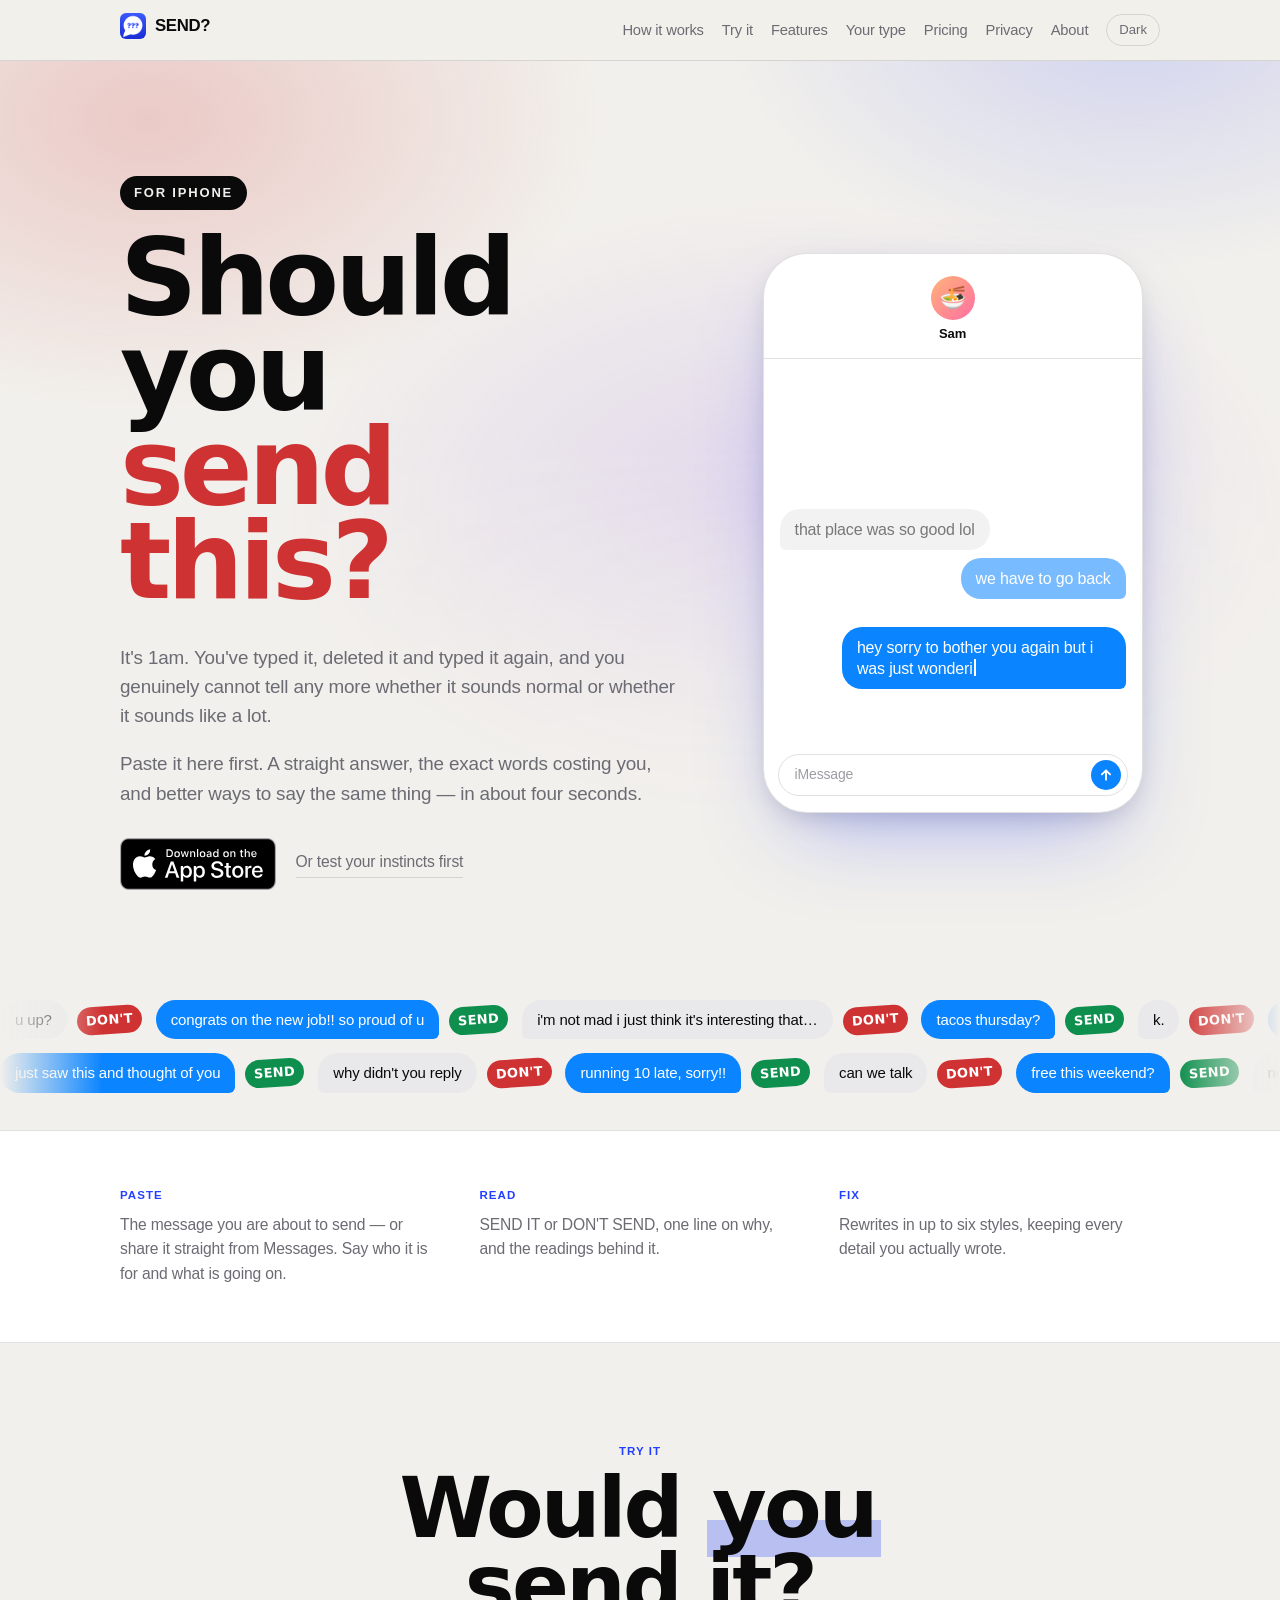
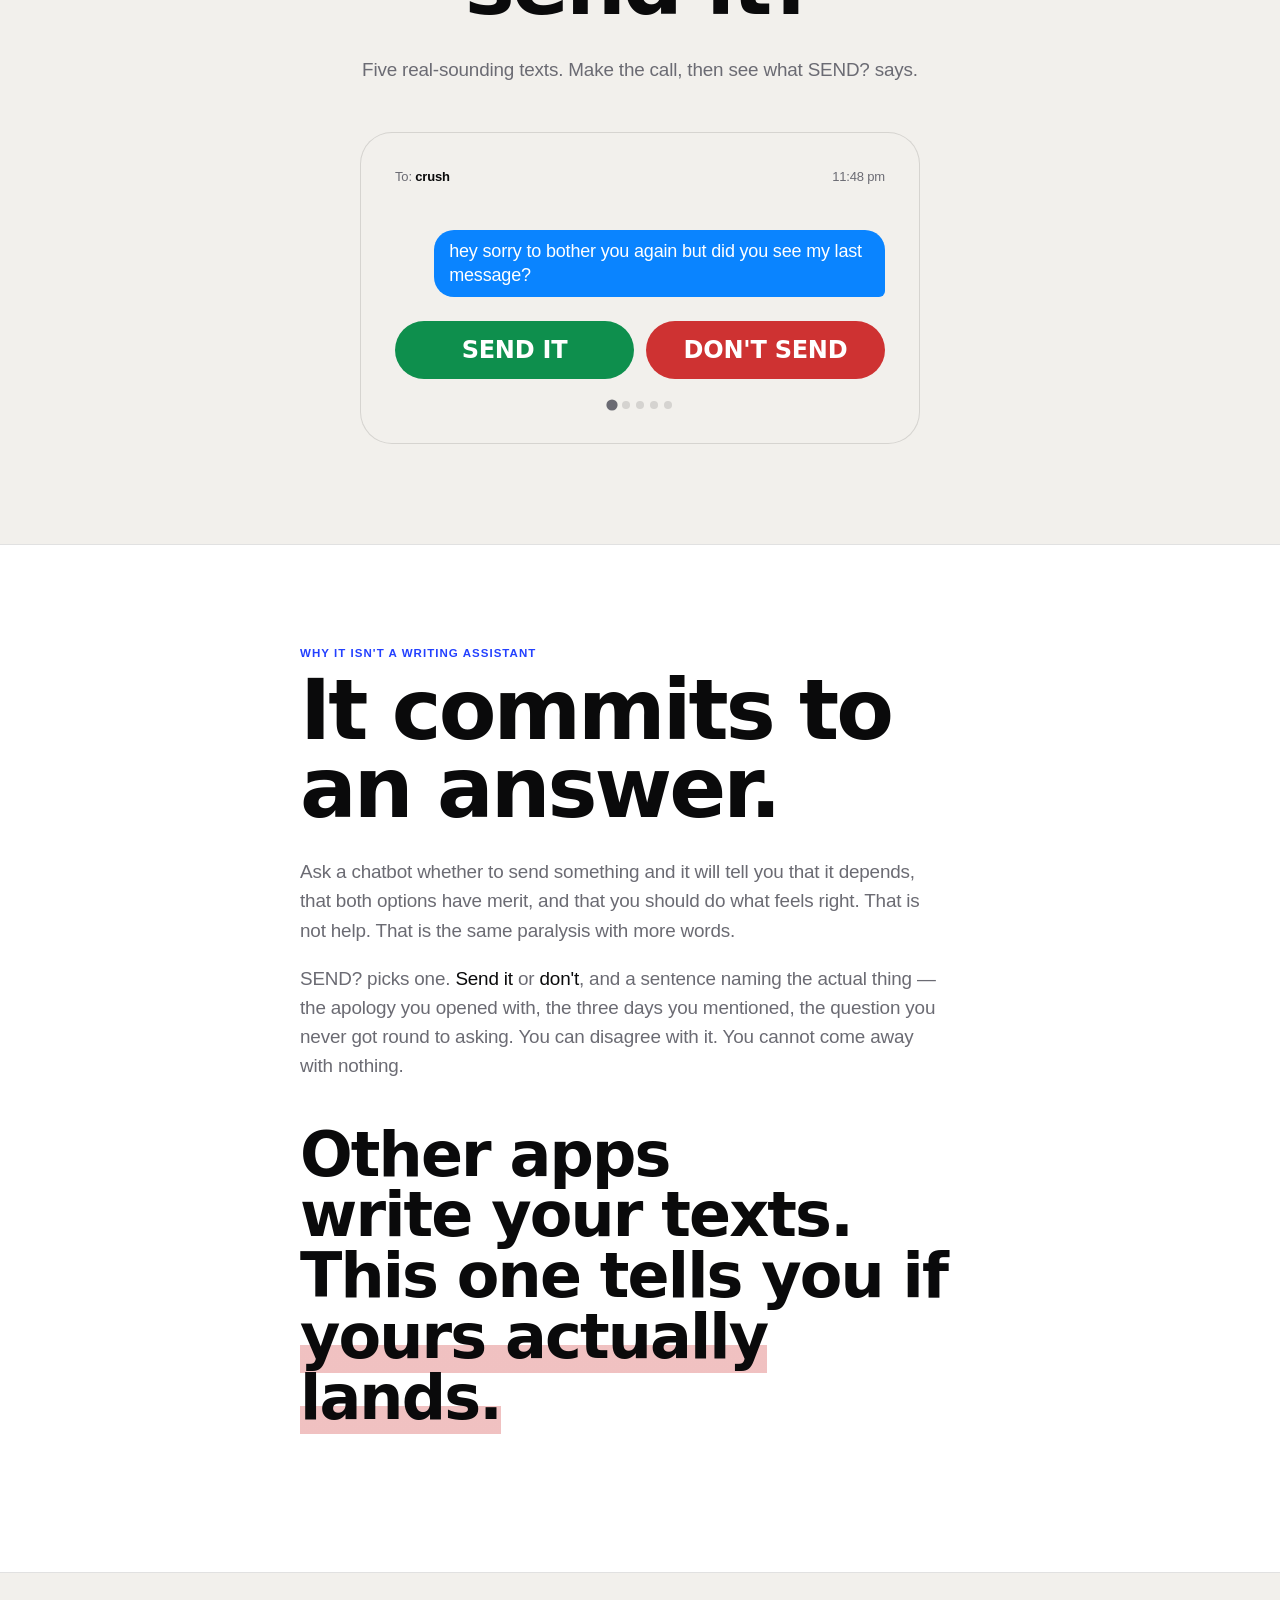
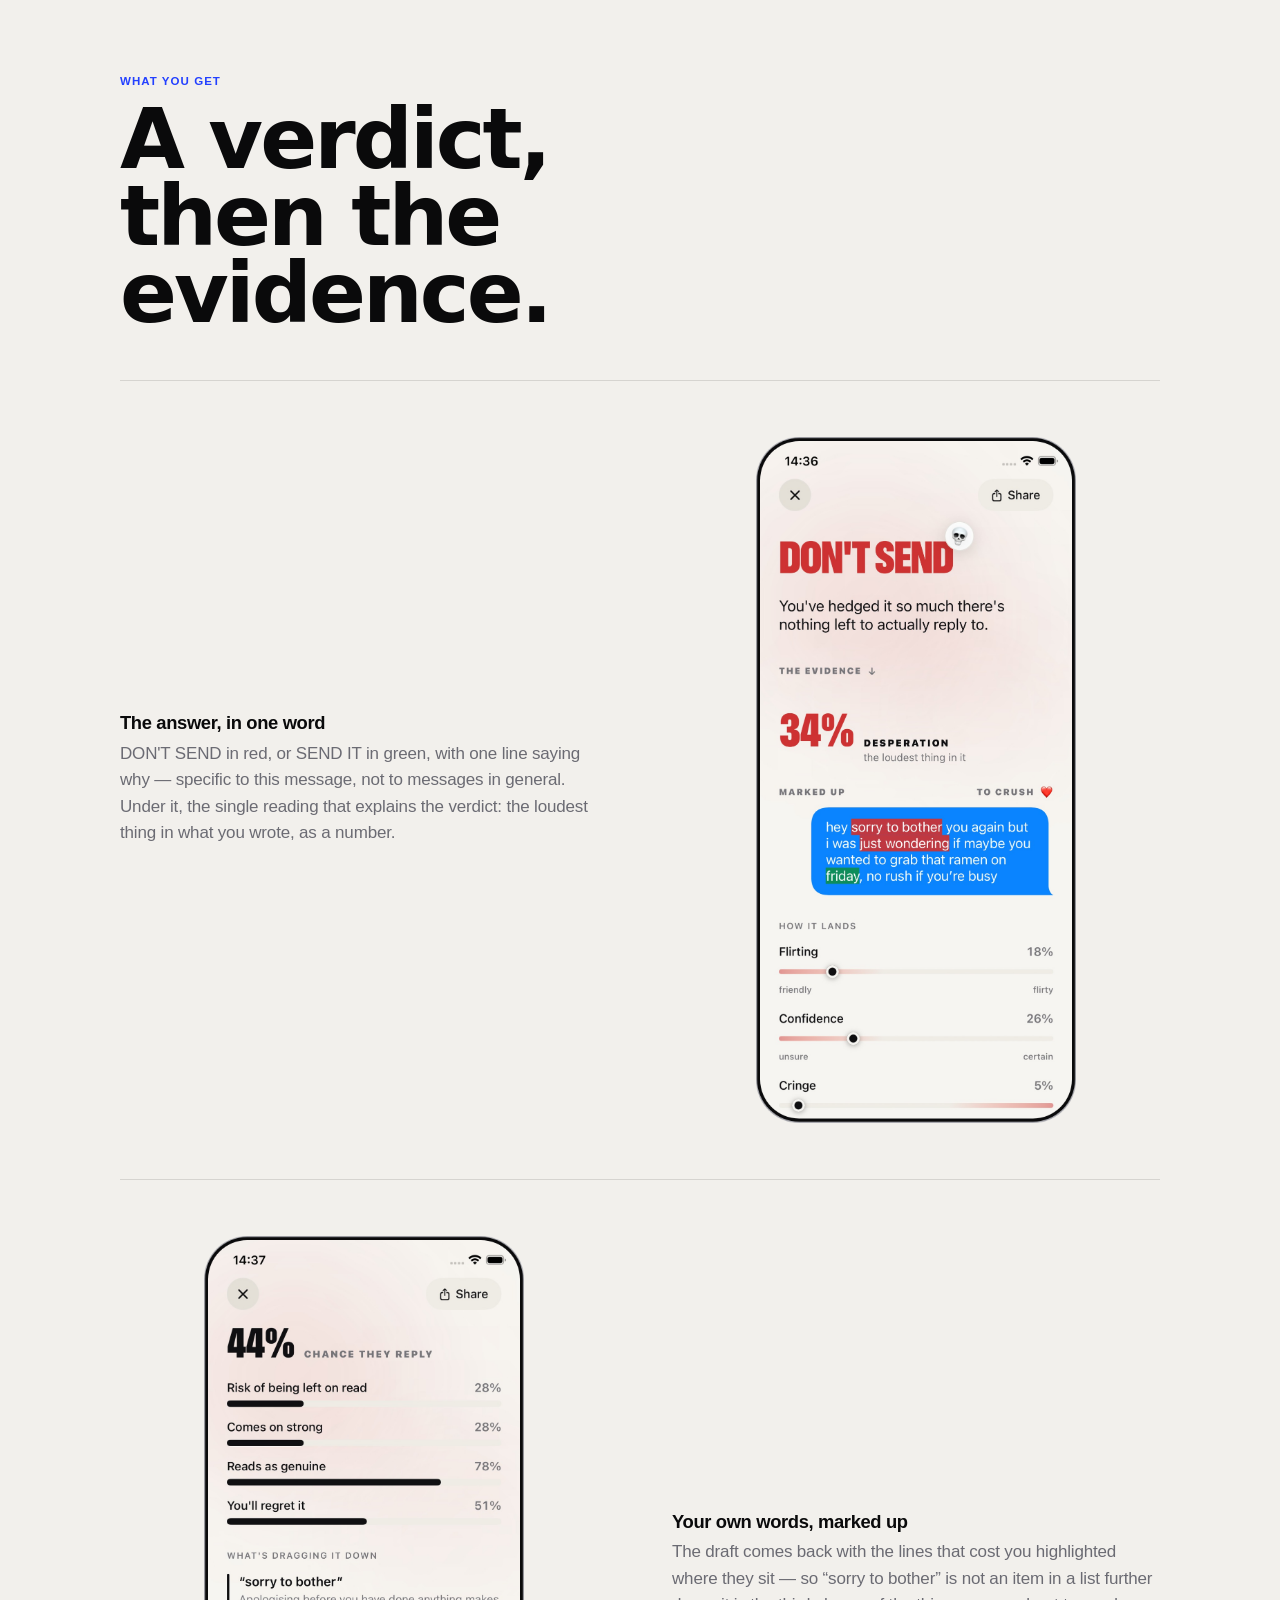
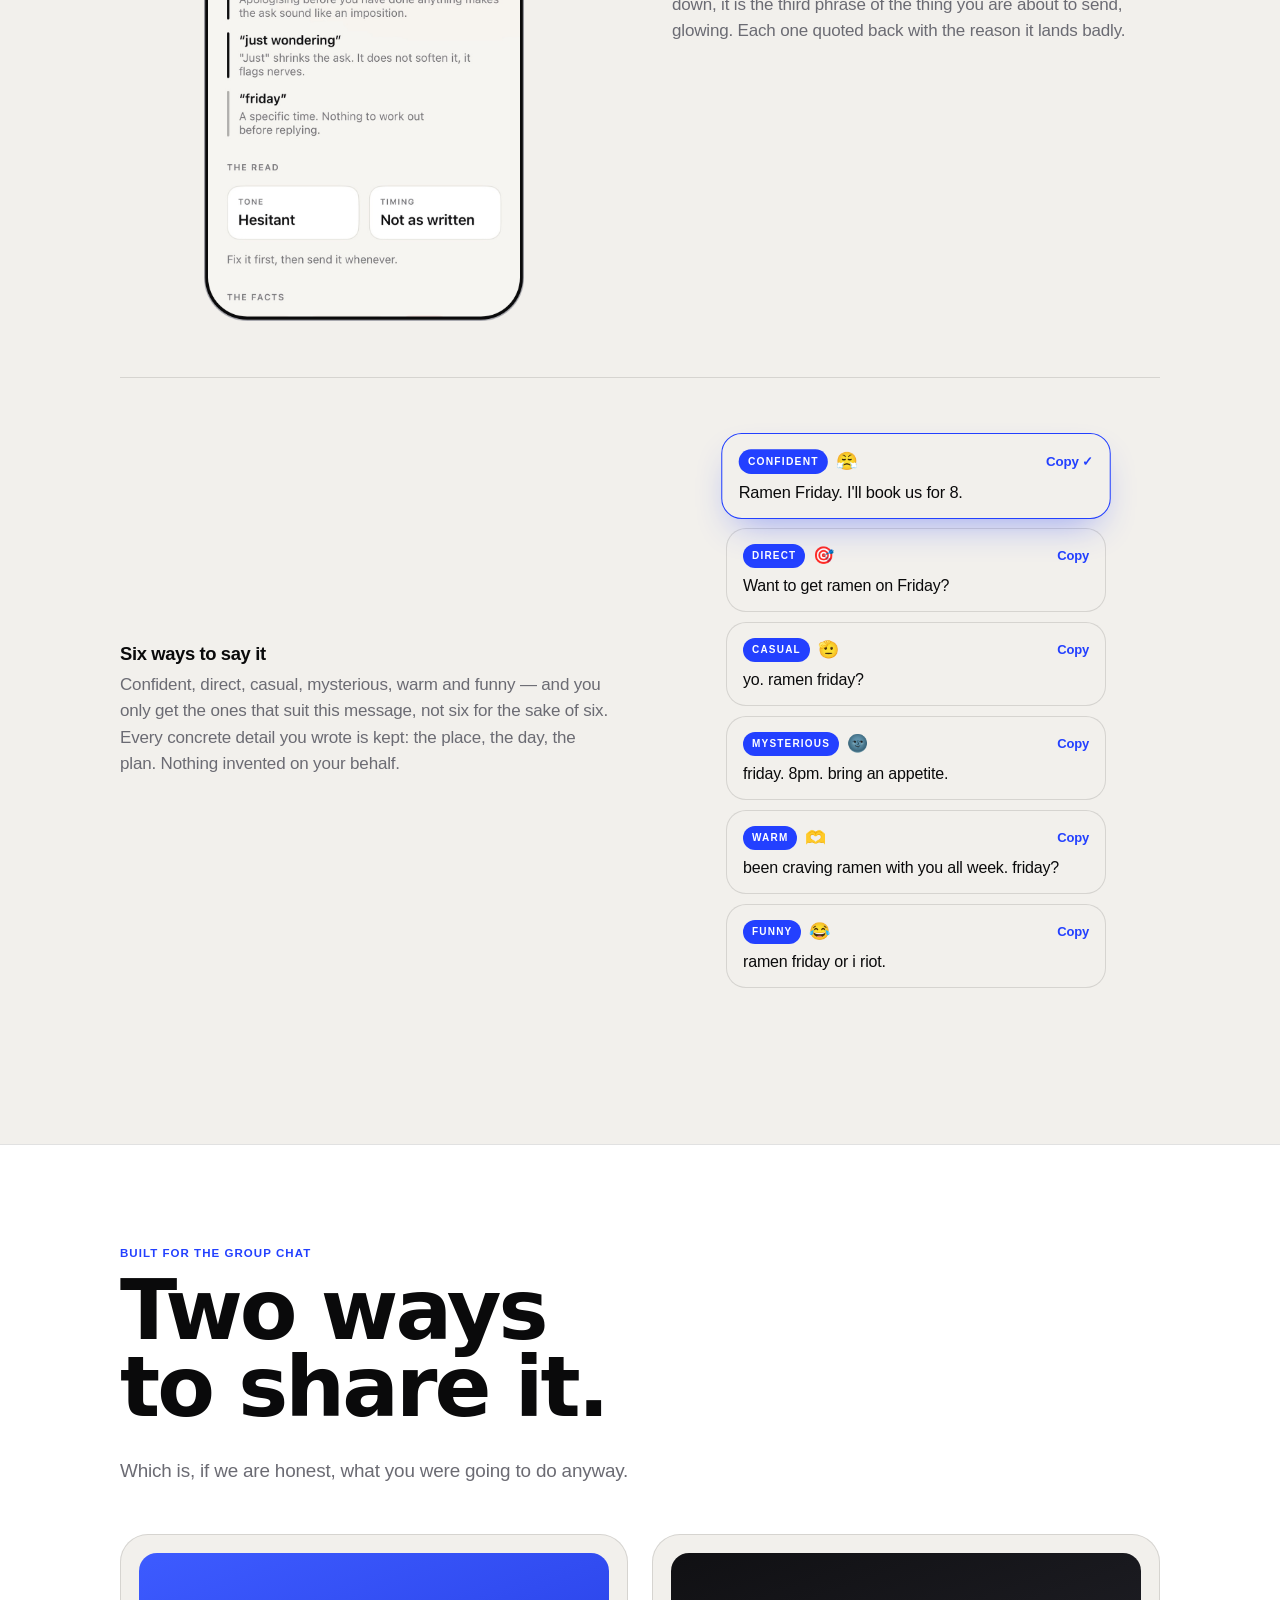
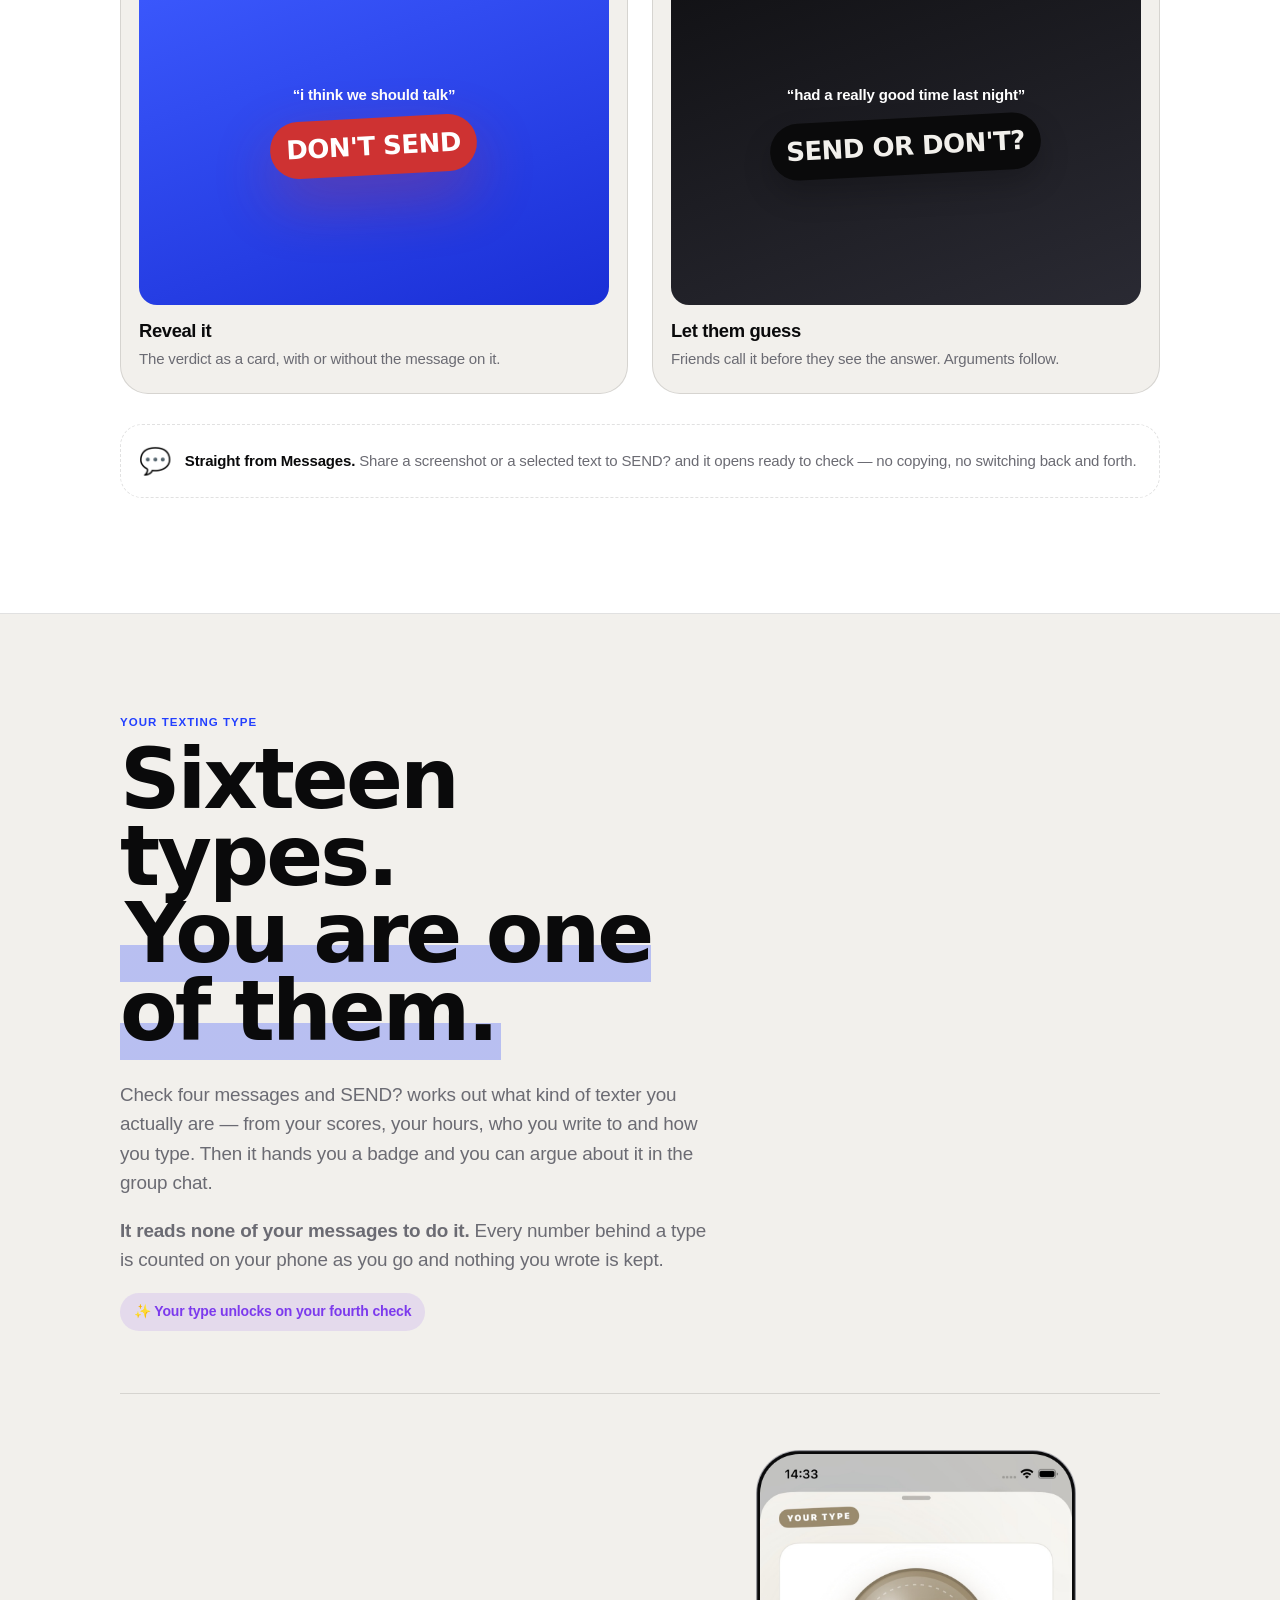
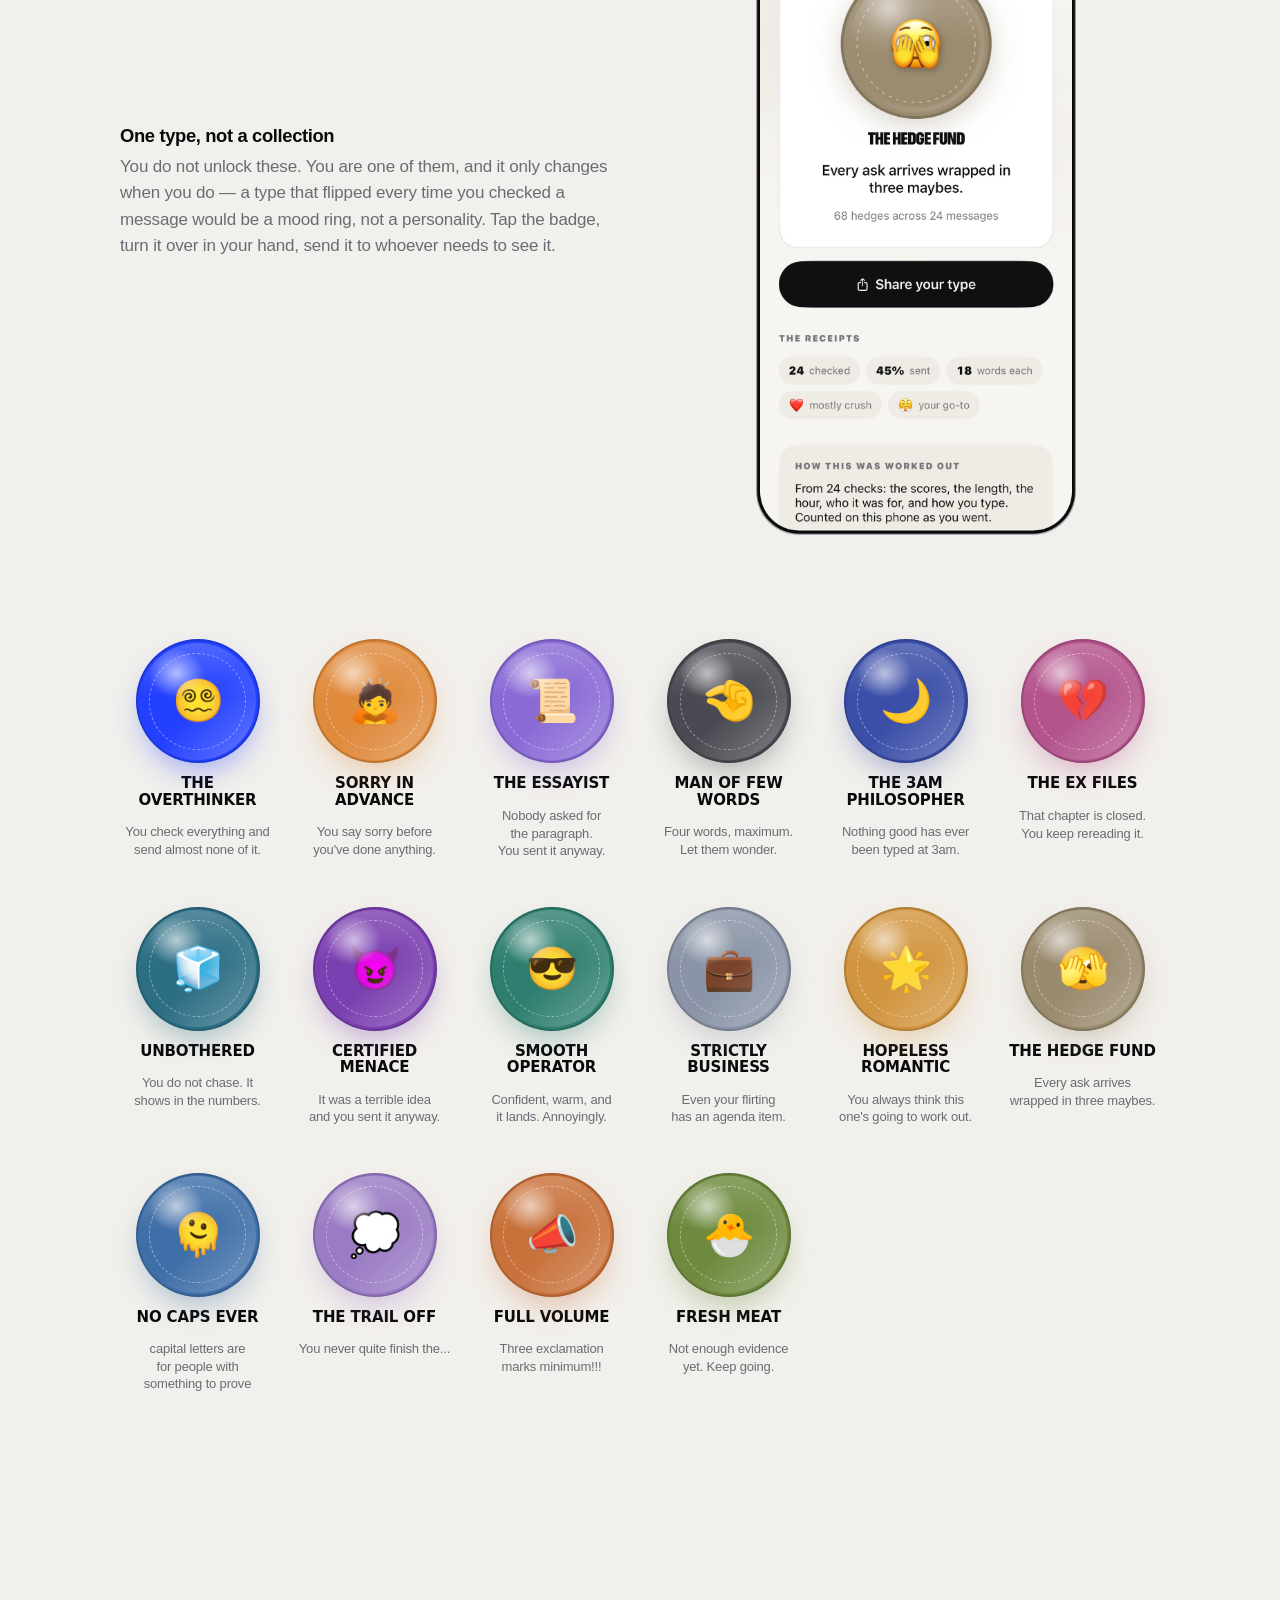
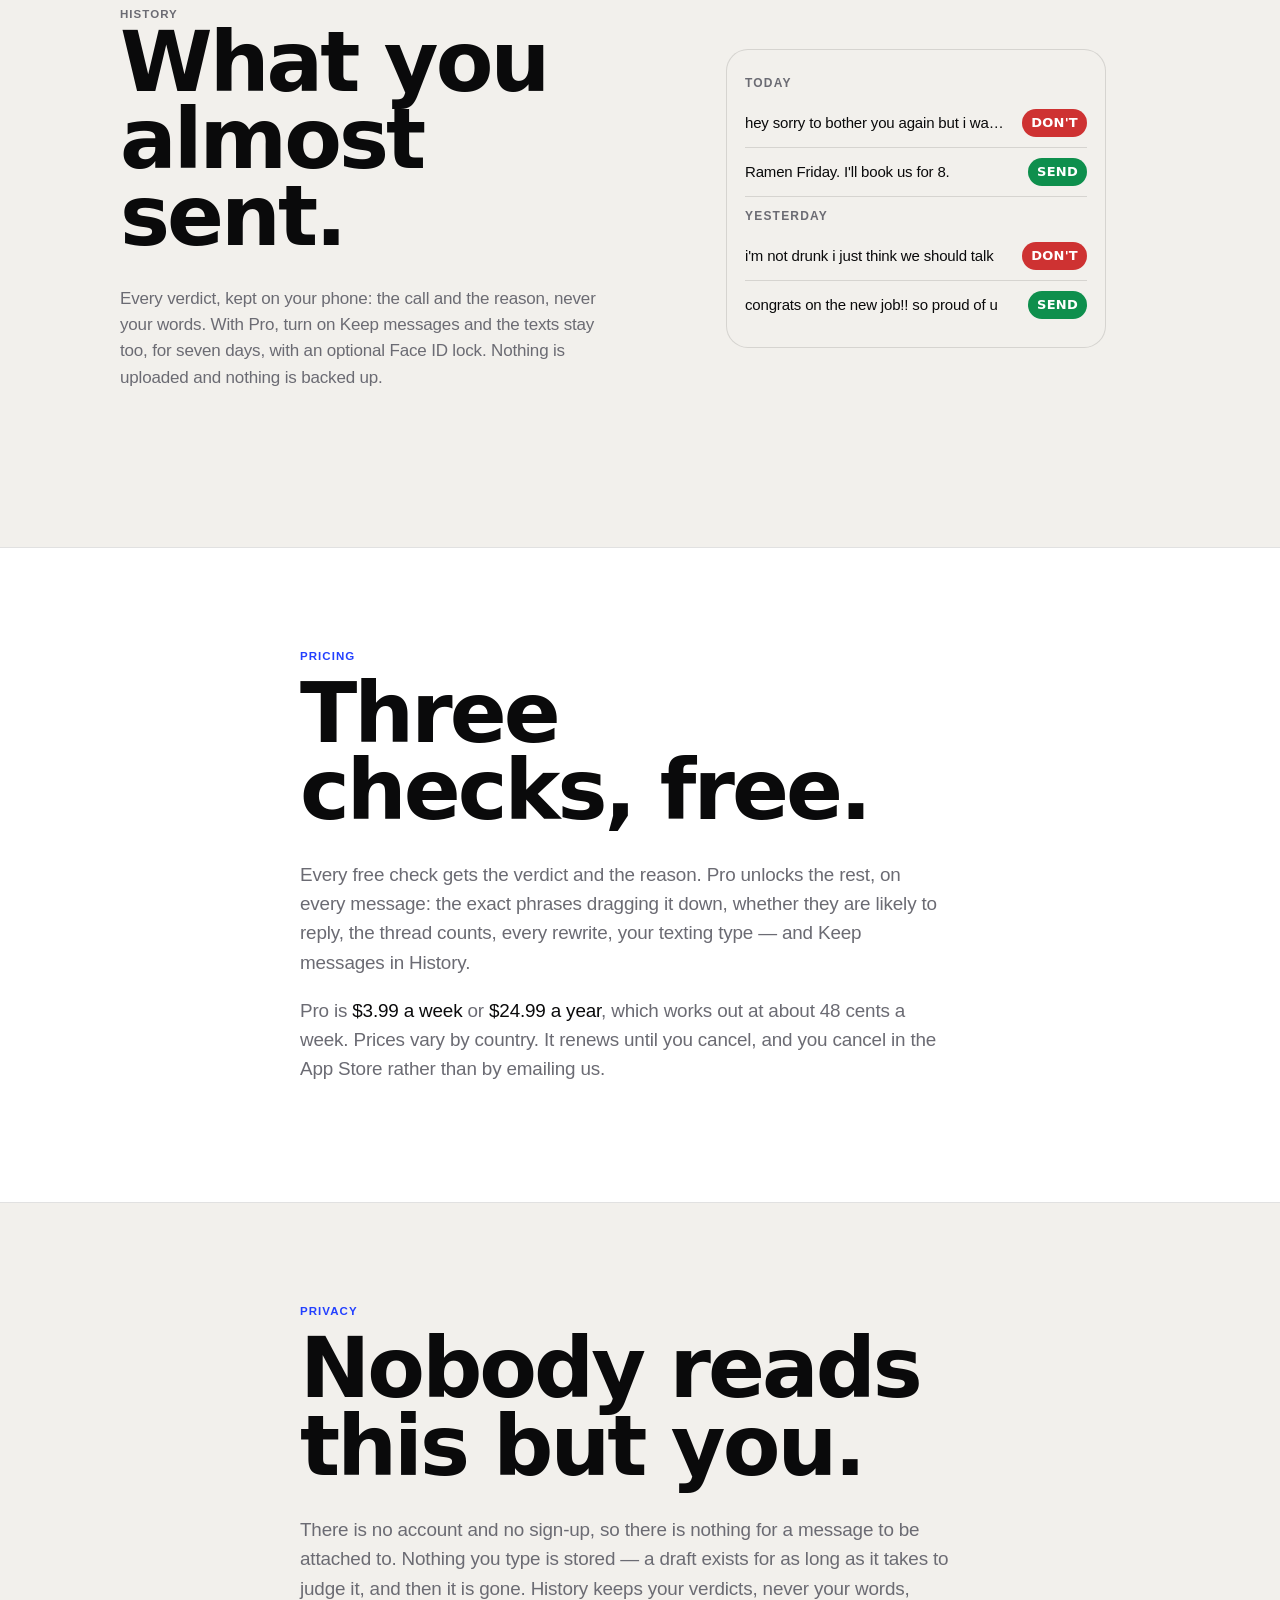
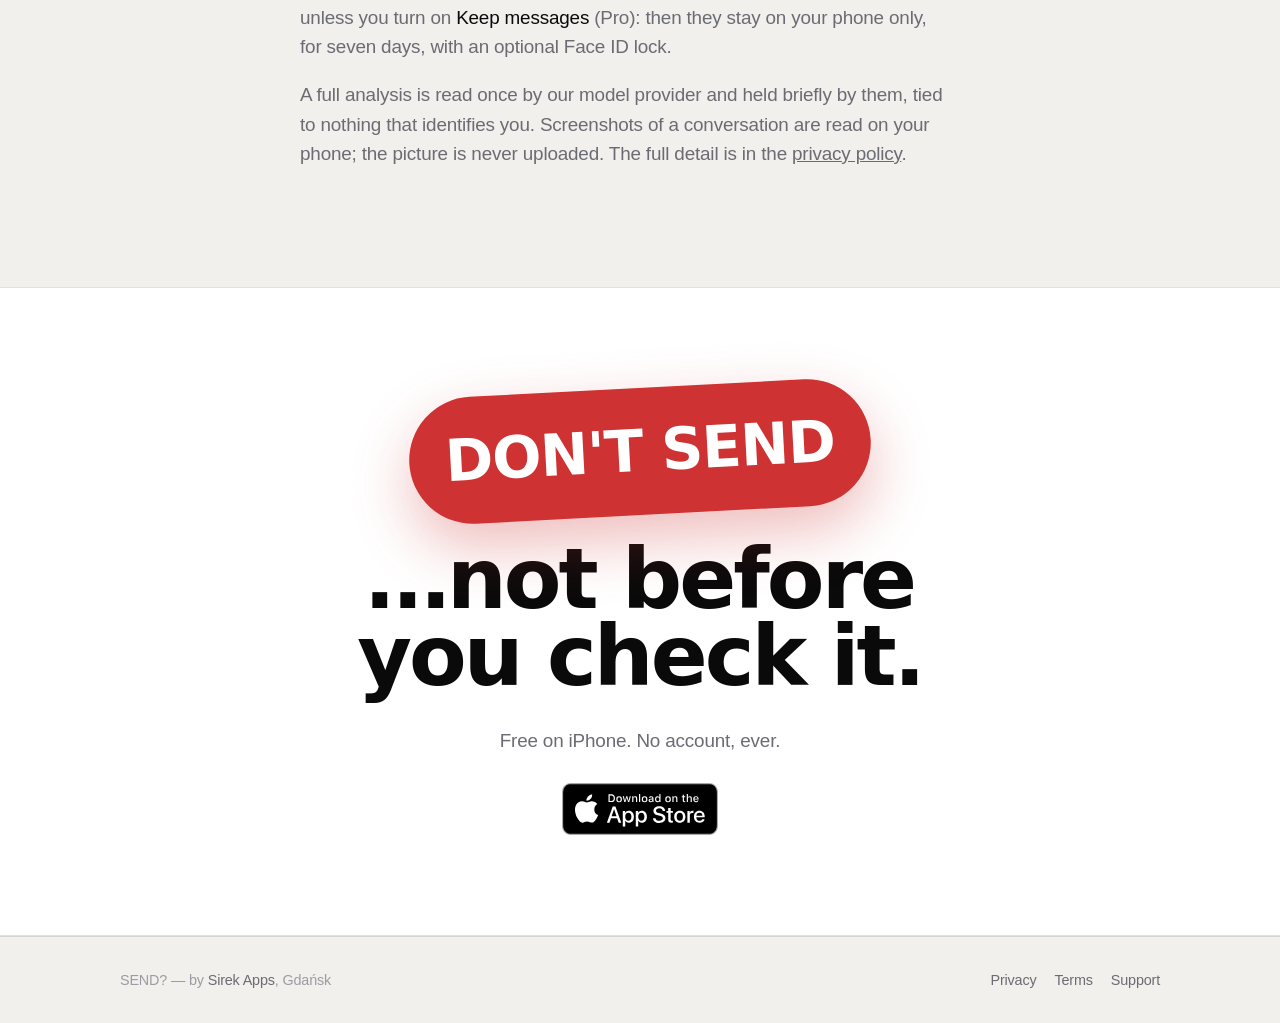
==== commit 8cbd22bd: "Site: two share modes (Selfie gone), a History section, privacy copy for Keep messages, cobalt revea" ====
--- a/index.html
+++ b/index.html
@@ -276,7 +276,7 @@
     <div class="wrap">
       <div class="section-head reveal">
         <p class="eyebrow">Built for the group chat</p>
-        <h2 class="loud">Three ways to share it.</h2>
+        <h2 class="loud">Two ways to share it.</h2>
         <p class="lead">Which is, if we are honest, what you were going to do anyway.</p>
       </div>
       <div class="share-grid">
@@ -290,11 +290,6 @@
           <h3>Let them guess</h3>
           <p>Friends call it before they see the answer. Arguments follow.</p>
         </div>
-        <div class="share-card reveal" style="--d:.2s">
-          <div class="share-vis selfie" aria-hidden="true"><span class="face">😬</span><span class="stamp">DON'T SEND</span></div>
-          <h3>Selfie</h3>
-          <p>Your face when you read the verdict, stamped with it. Stays on your phone until you share it.</p>
-        </div>
       </div>
       <p class="from-messages reveal"><span class="ico">💬</span><span><b>Straight from Messages.</b> Share a screenshot or a selected text to SEND? and it opens ready to check — no copying, no switching back and forth.</span></p>
     </div>
@@ -307,7 +302,7 @@
         <p class="eyebrow">Your texting type</p>
         <h2 class="loud">Sixteen types.<br><span class="hl">You are one of them.</span></h2>
         <p class="lead">Check four messages and SEND? works out what kind of texter you actually are — from your scores, your hours, who you write to and how you type. Then it hands you a badge and you can argue about it in the group chat.</p>
-        <p class="lead"><strong>It reads none of your messages to do it.</strong> Every number behind a type is counted on your phone as you go and nothing you wrote is kept. There is no history here to go back through, which is the whole point.</p>
+        <p class="lead"><strong>It reads none of your messages to do it.</strong> Every number behind a type is counted on your phone as you go and nothing you wrote is kept.</p>
         <p class="unlock-note">✨ Your type unlocks on your fourth check</p>
       </div>
 
@@ -401,6 +396,27 @@
           <div class="pin" style="--tint:#6E8A3E;--glow:rgba(110,138,62,0.42)">🐣</div>
           <p class="type-name">Fresh Meat</p>
           <p class="type-line">Not enough evidence yet. Keep going.</p>
+        </div>
+      </div>
+    </div>
+  </section>
+
+  <!-- HISTORY -->
+  <section class="section" id="history">
+    <div class="wrap">
+      <div class="feature-row">
+        <div class="feature-text reveal">
+          <p class="eyebrow">History</p>
+          <h2 class="loud">What you almost sent.</h2>
+          <p>Every verdict, kept on your phone: the call and the reason, never your words. With Pro, turn on Keep messages and the texts stay too, for seven days, with an optional Face ID lock. Nothing is uploaded and nothing is backed up.</p>
+        </div>
+        <div class="history-mock reveal" aria-label="A history list of past checks">
+          <p class="hm-day">Today</p>
+          <div class="hm-row"><span>hey sorry to bother you again but i was just wondering…</span><span class="mini">DON'T</span></div>
+          <div class="hm-row"><span>Ramen Friday. I'll book us for 8.</span><span class="mini go">SEND</span></div>
+          <p class="hm-day">Yesterday</p>
+          <div class="hm-row"><span>i'm not drunk i just think we should talk</span><span class="mini">DON'T</span></div>
+          <div class="hm-row"><span>congrats on the new job!! so proud of u</span><span class="mini go">SEND</span></div>
         </div>
       </div>
     </div>
@@ -411,7 +427,7 @@
     <div class="wrap narrow reveal">
       <p class="eyebrow">Pricing</p>
       <h2 class="loud">Three checks, free.</h2>
-      <p class="lead">Every free check gets the verdict and the reason. Pro unlocks the rest, on every message: the exact phrases dragging it down, whether they are likely to reply, the thread counts, every rewrite — and your texting type.</p>
+      <p class="lead">Every free check gets the verdict and the reason. Pro unlocks the rest, on every message: the exact phrases dragging it down, whether they are likely to reply, the thread counts, every rewrite, your texting type — and Keep messages in History.</p>
       <p class="lead">Pro is <em>$3.99 a week</em> or <em>$24.99 a year</em>, which works out at about 48 cents a week. Prices vary by country. It renews until you cancel, and you cancel in the App Store rather than by emailing us.</p>
     </div>
   </section>
@@ -421,7 +437,7 @@
     <div class="wrap narrow reveal">
       <p class="eyebrow">Privacy</p>
       <h2 class="loud">Nobody reads this but you.</h2>
-      <p class="lead">There is no account and no sign-up, so there is nothing for a message to be attached to. Nothing you type is stored — a draft exists for as long as it takes to judge it, and then it is gone. There is no history to go back through, by design.</p>
+      <p class="lead">There is no account and no sign-up, so there is nothing for a message to be attached to. Nothing you type is stored — a draft exists for as long as it takes to judge it, and then it is gone. History keeps your verdicts, never your words, unless you turn on <em>Keep messages</em> (Pro): then they stay on your phone only, for seven days, with an optional Face ID lock.</p>
       <p class="lead">A full analysis is read once by our model provider and held briefly by them, tied to nothing that identifies you. Screenshots of a conversation are read on your phone; the picture is never uploaded. The full detail is in the <a href="https://sirekapps.com/privacy">privacy policy</a>.</p>
     </div>
   </section>
--- a/fx.css
+++ b/fx.css
@@ -267,7 +267,7 @@
 .share-vis {
   position: relative; aspect-ratio: 4 / 3; border-radius: 18px; overflow: hidden;
   display: grid; place-items: center; text-align: center;
-  background: linear-gradient(160deg, #2340ff, #7c3aed);
+  background: linear-gradient(160deg, #3d5bff, #1a2fd6);
   color: #fff;
 }
 .share-vis .q { font-size: 15px; opacity: .9; margin-bottom: 12px; padding: 0 18px; }
@@ -319,3 +319,16 @@
 .share-vis .q { opacity: 1; font-weight: 600; }
 .share-card .share-vis .q { color: #fff; }
 @media (max-width: 900px) { .chat-demo { aspect-ratio: 380 / 470; } }
+
+/* ── HISTORY MOCK ──────────────────────────────────────────────────── */
+.share-grid { grid-template-columns: repeat(2, 1fr); }
+@media (max-width: 820px) { .share-grid { grid-template-columns: 1fr; } }
+.history-mock {
+  background: var(--canvas); border: 1px solid var(--hairline); border-radius: 22px;
+  padding: 14px 18px 18px; max-width: 380px; width: 100%; margin-inline: auto;
+}
+.hm-day { font-size: 12px; font-weight: 700; letter-spacing: .1em; text-transform: uppercase; color: var(--ink-2); margin: 10px 0 6px; }
+.hm-row { display: flex; align-items: center; justify-content: space-between; gap: 12px; padding: 10px 0; border-bottom: 1px solid var(--hairline); font-size: 15px; }
+.hm-row:last-child { border-bottom: 0; }
+.hm-row span:first-child { min-width: 0; overflow: hidden; text-overflow: ellipsis; white-space: nowrap; }
+.hm-row .mini { flex: none; transform: none; }
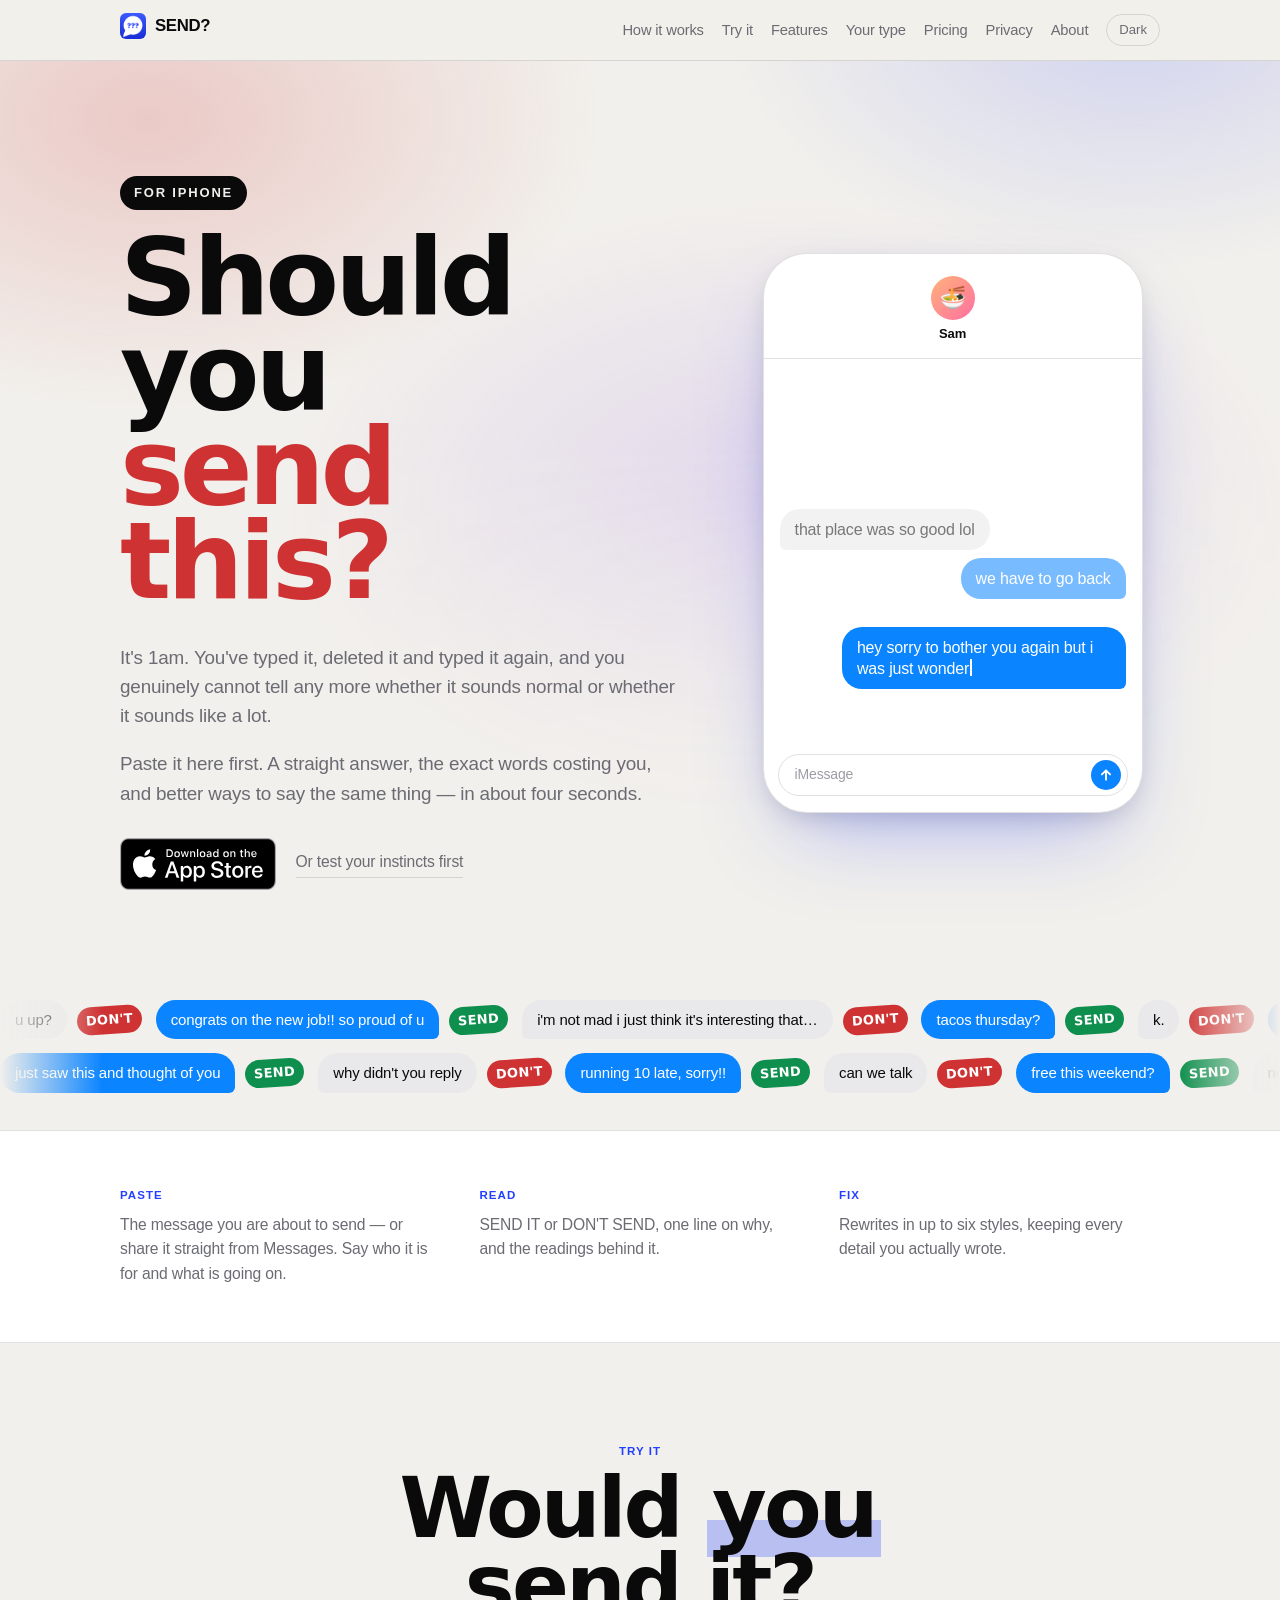
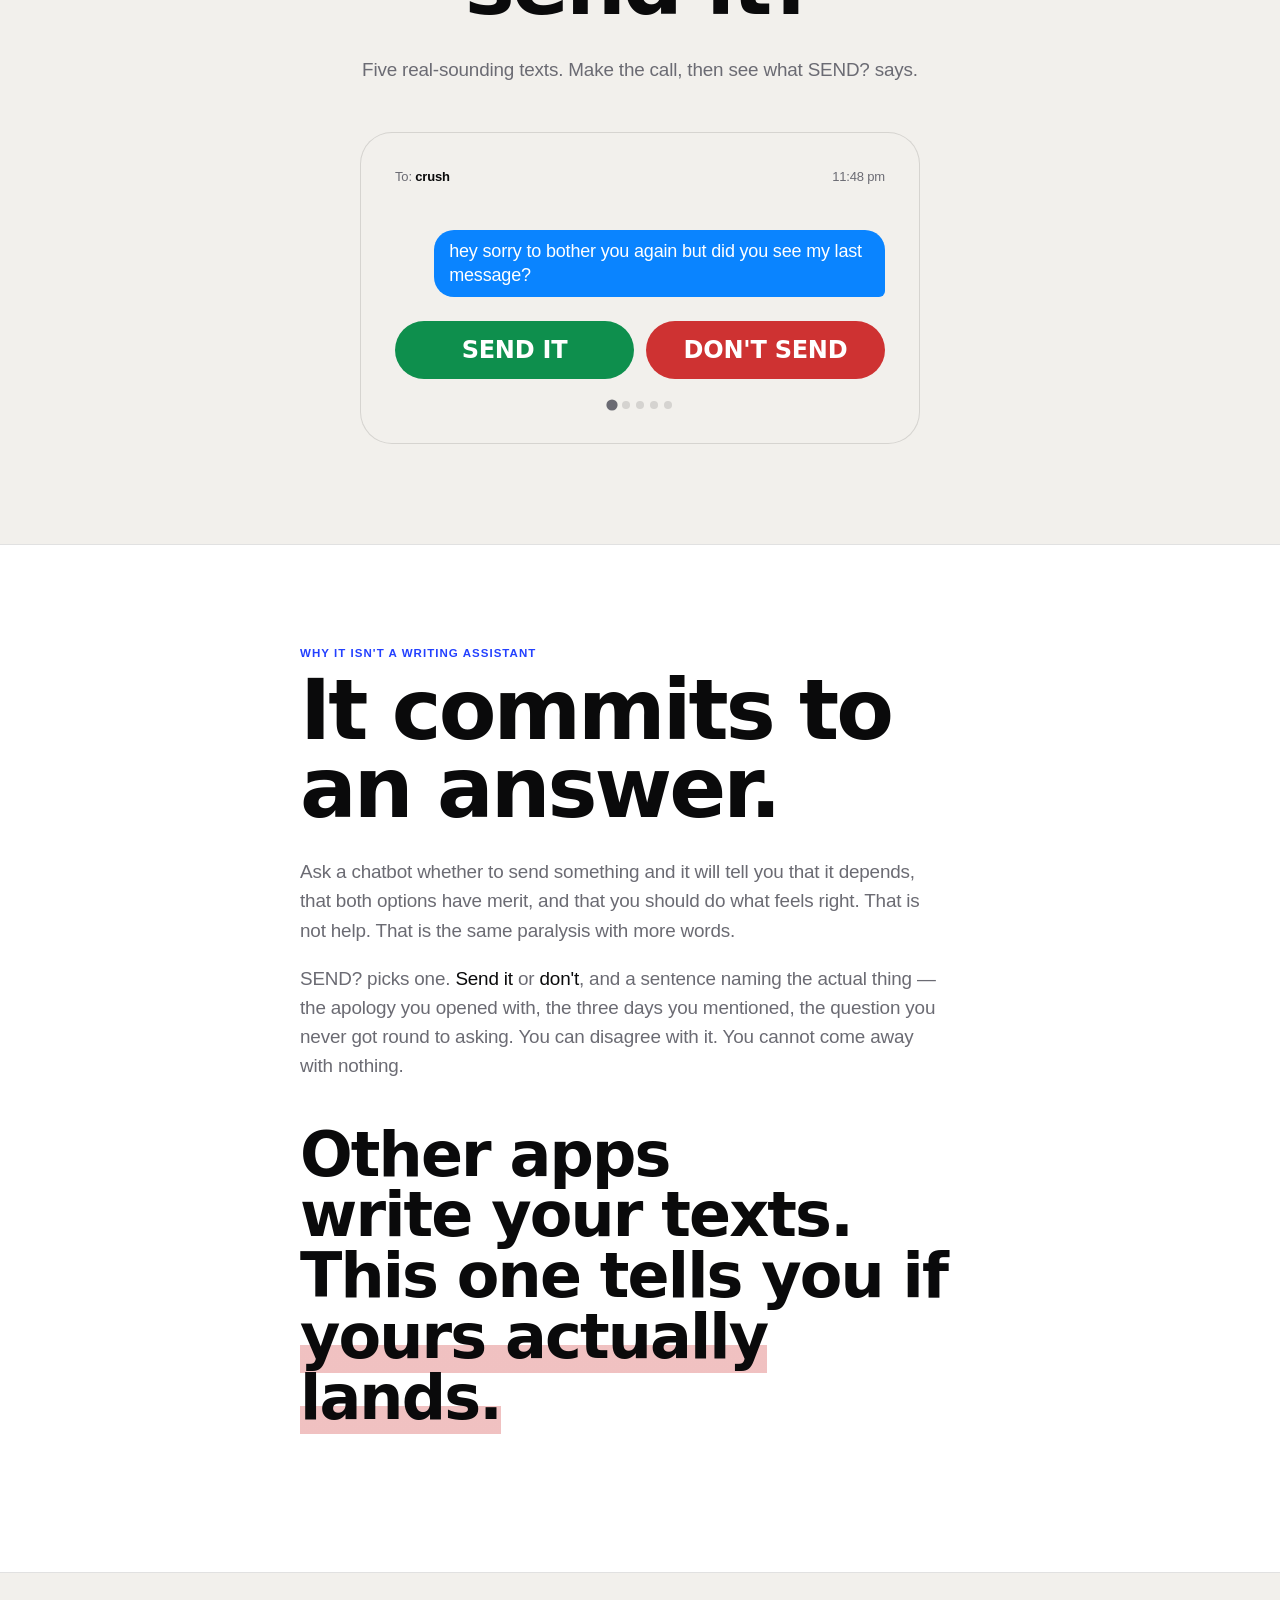
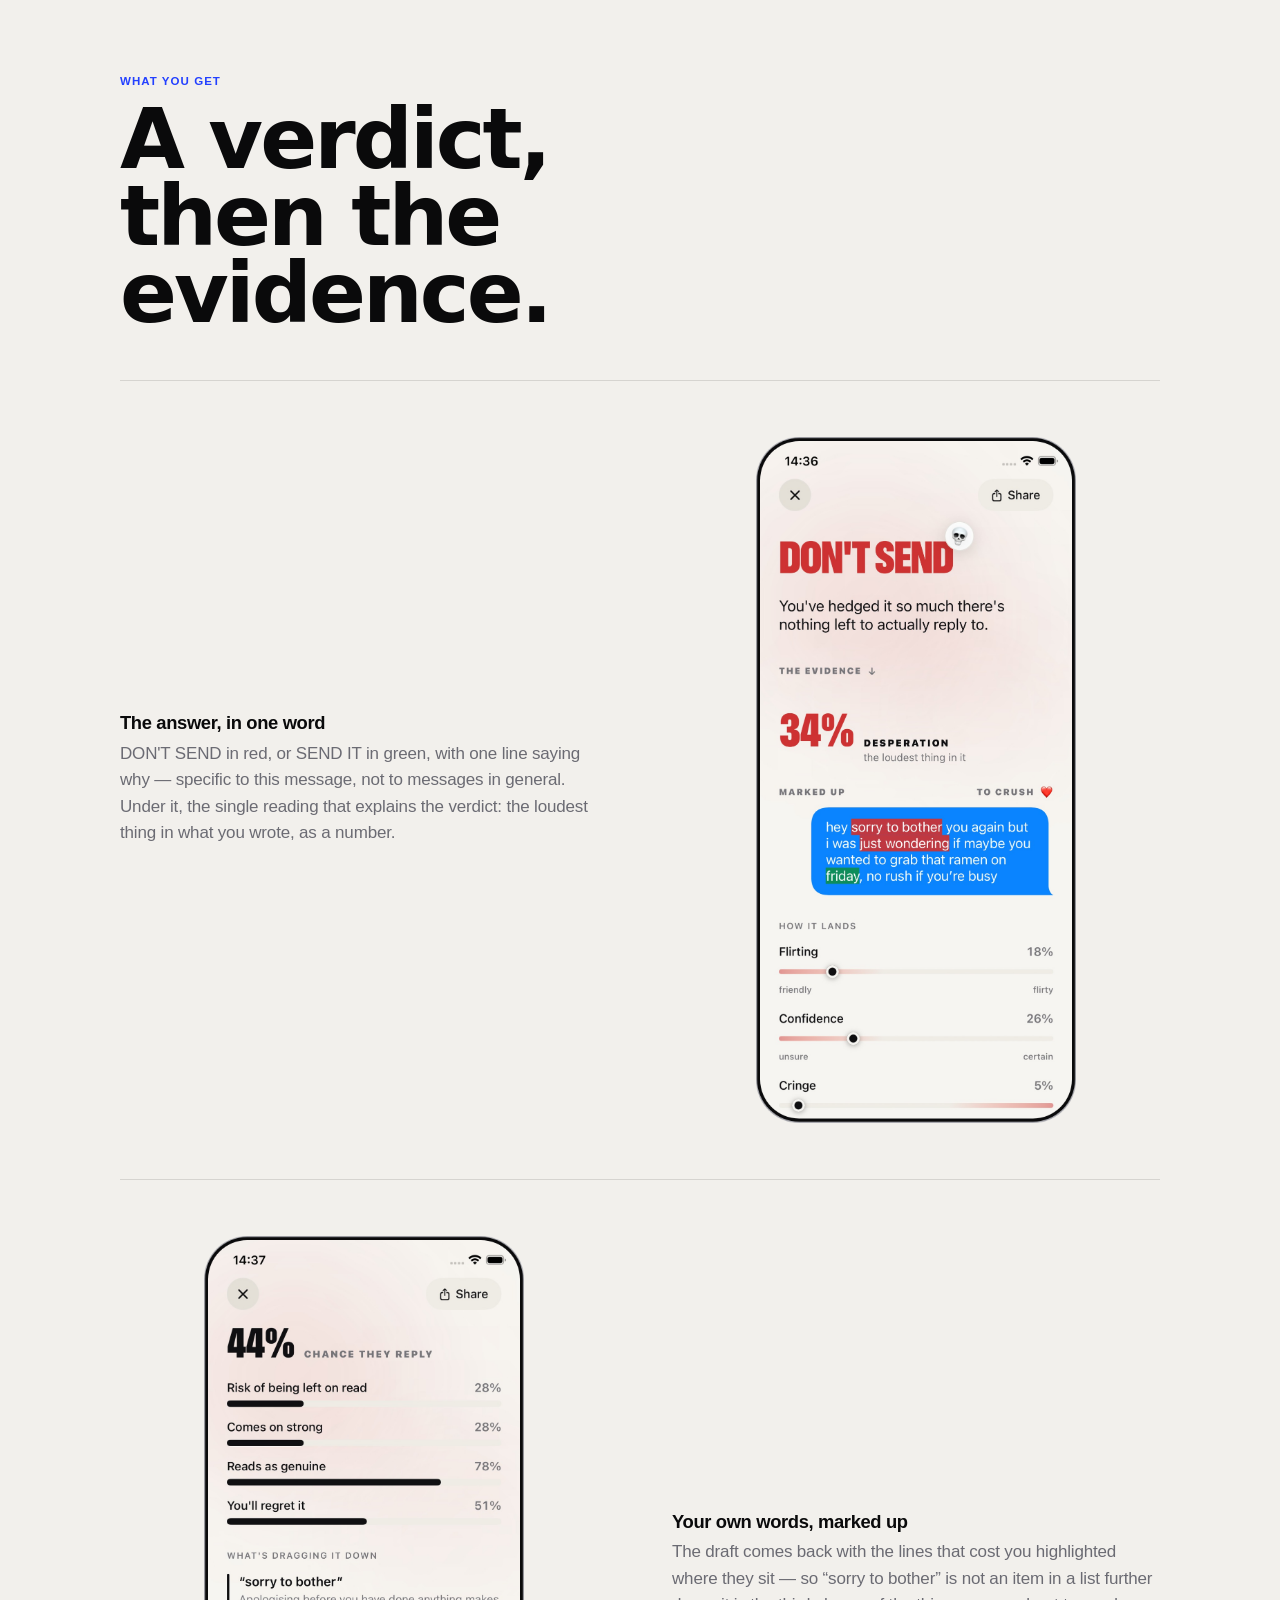
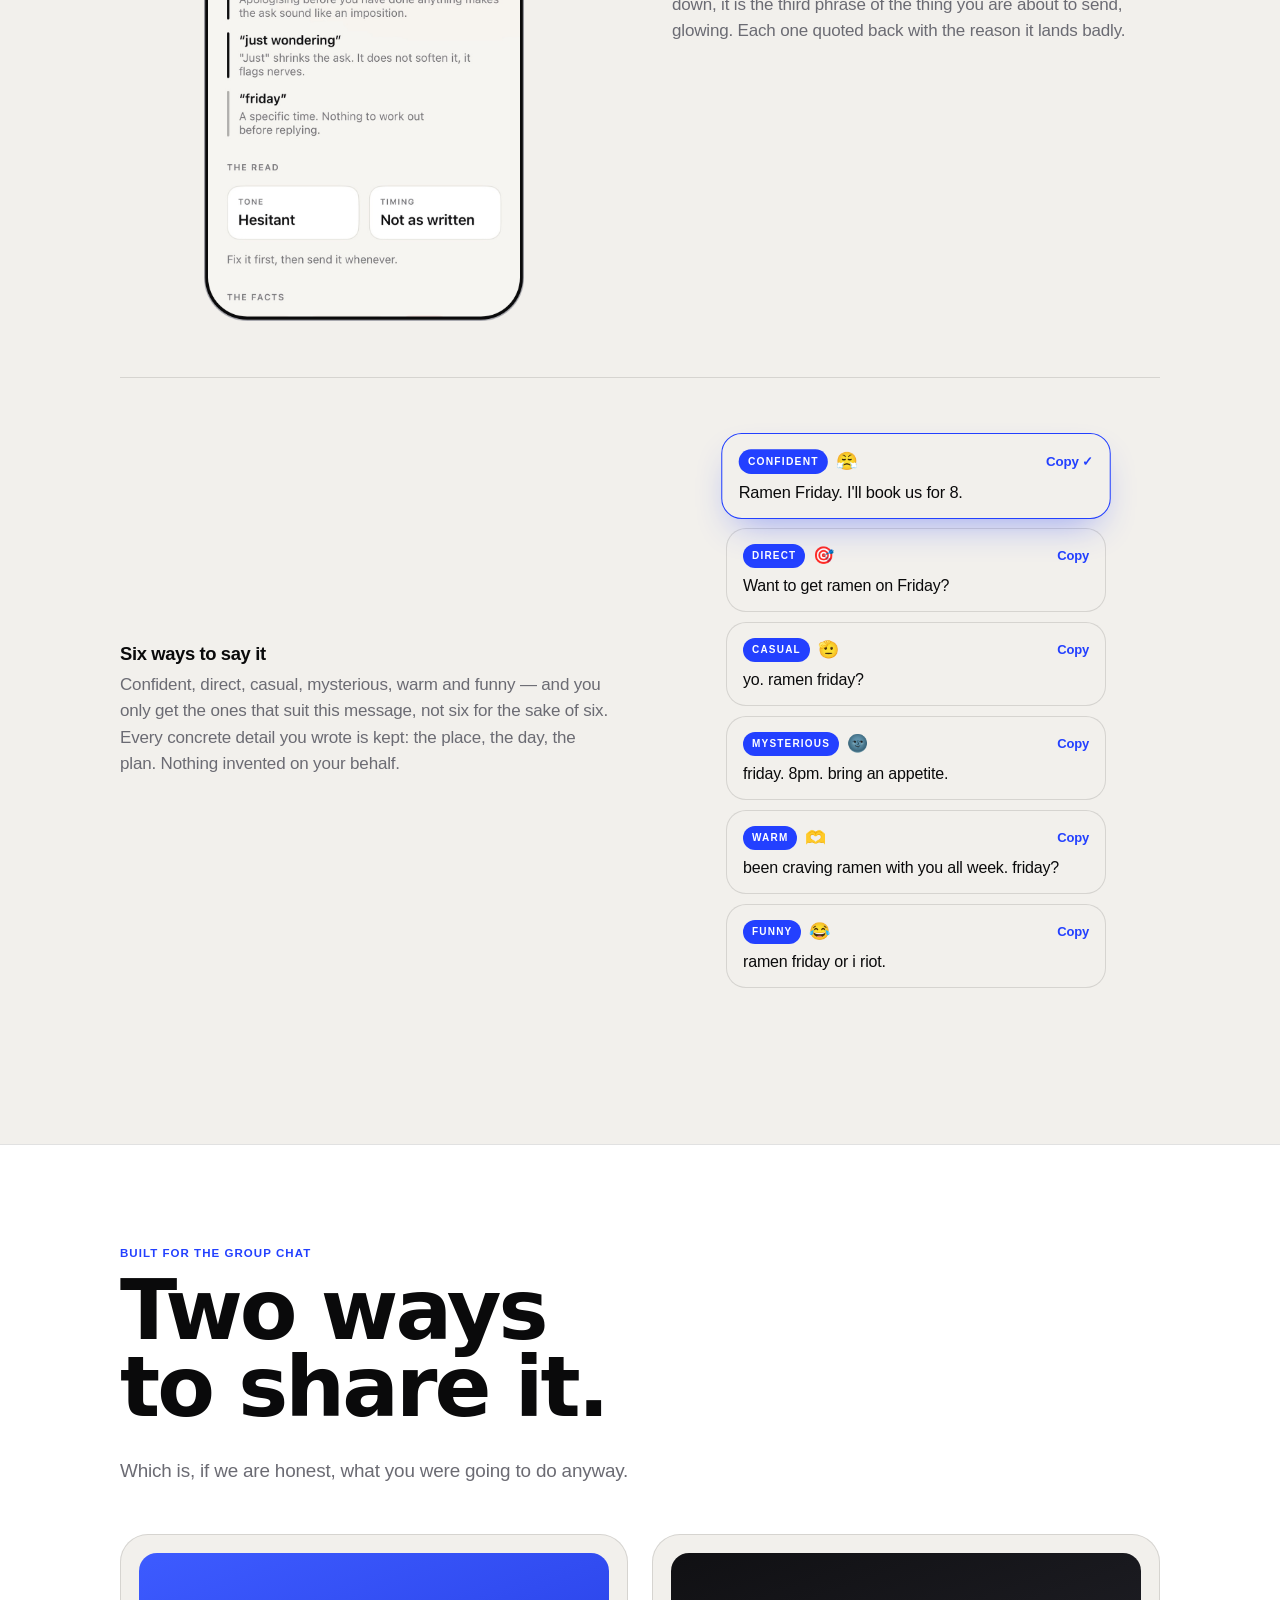
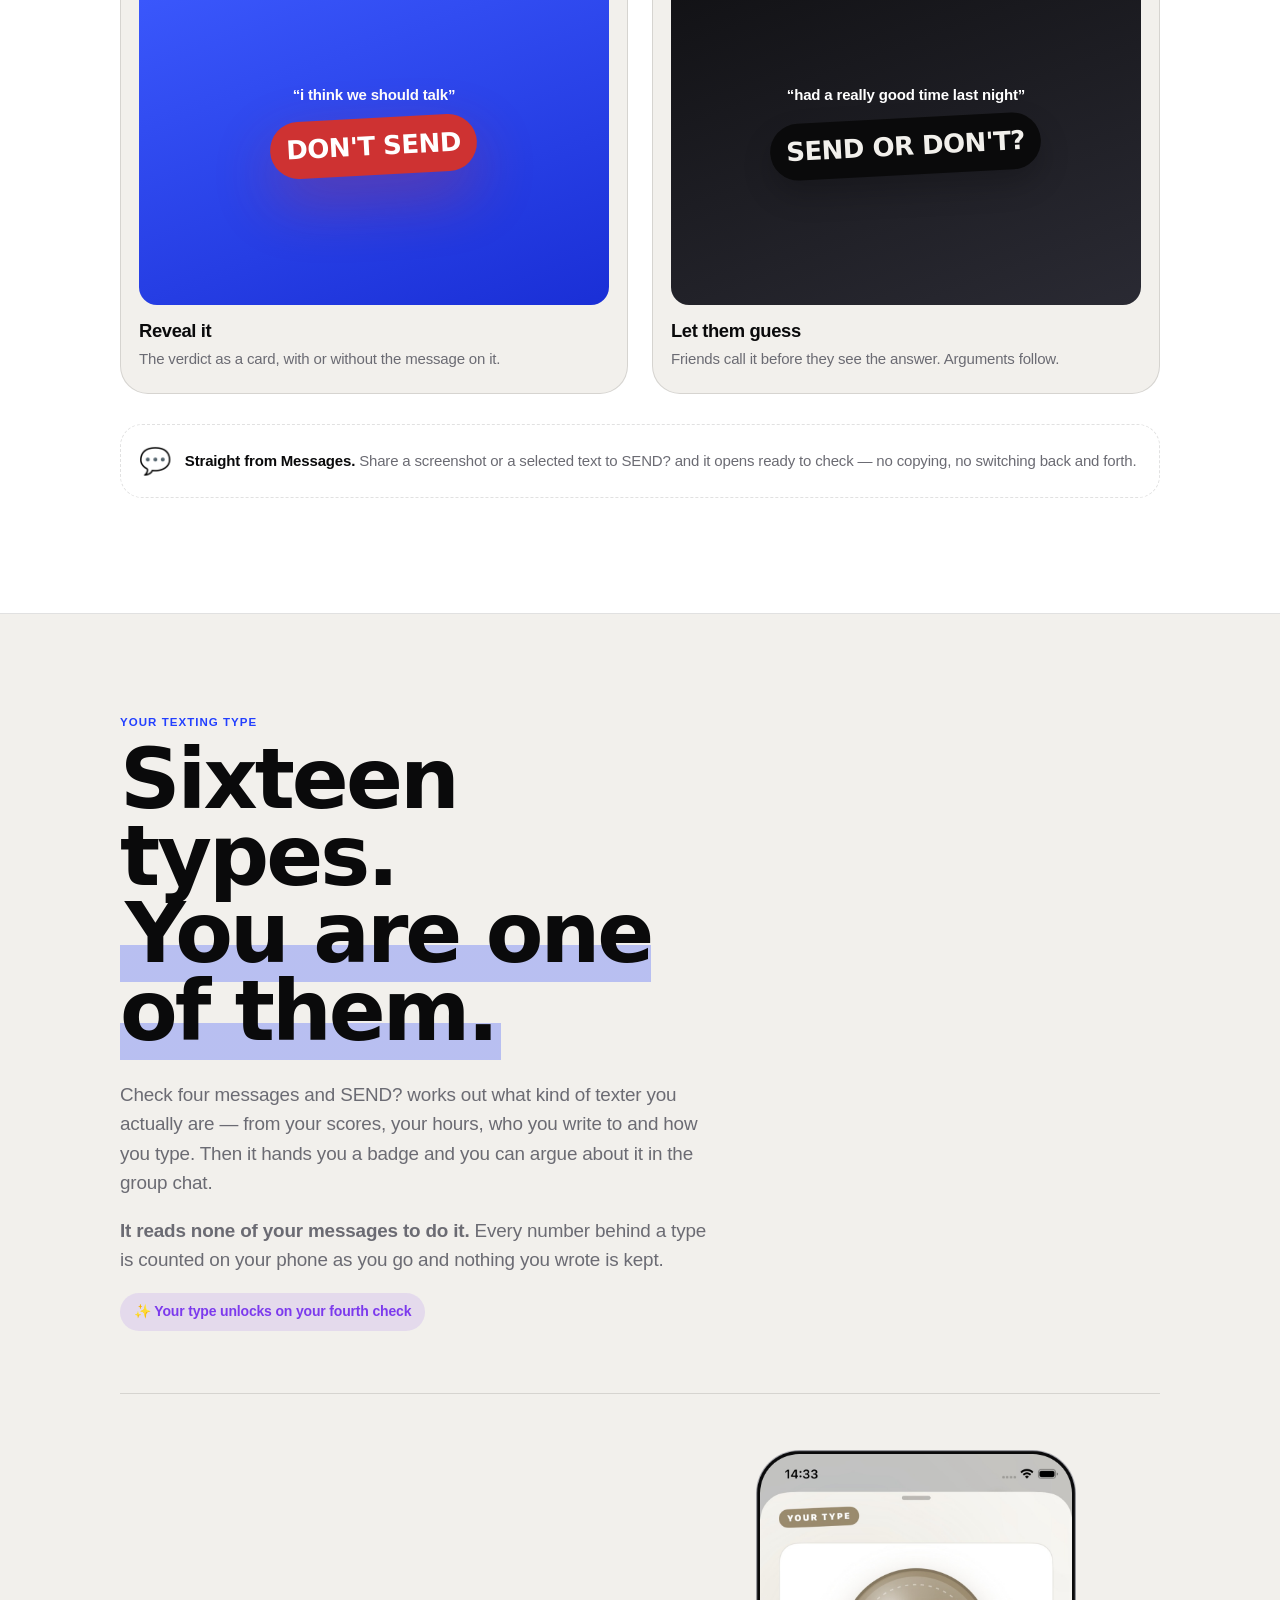
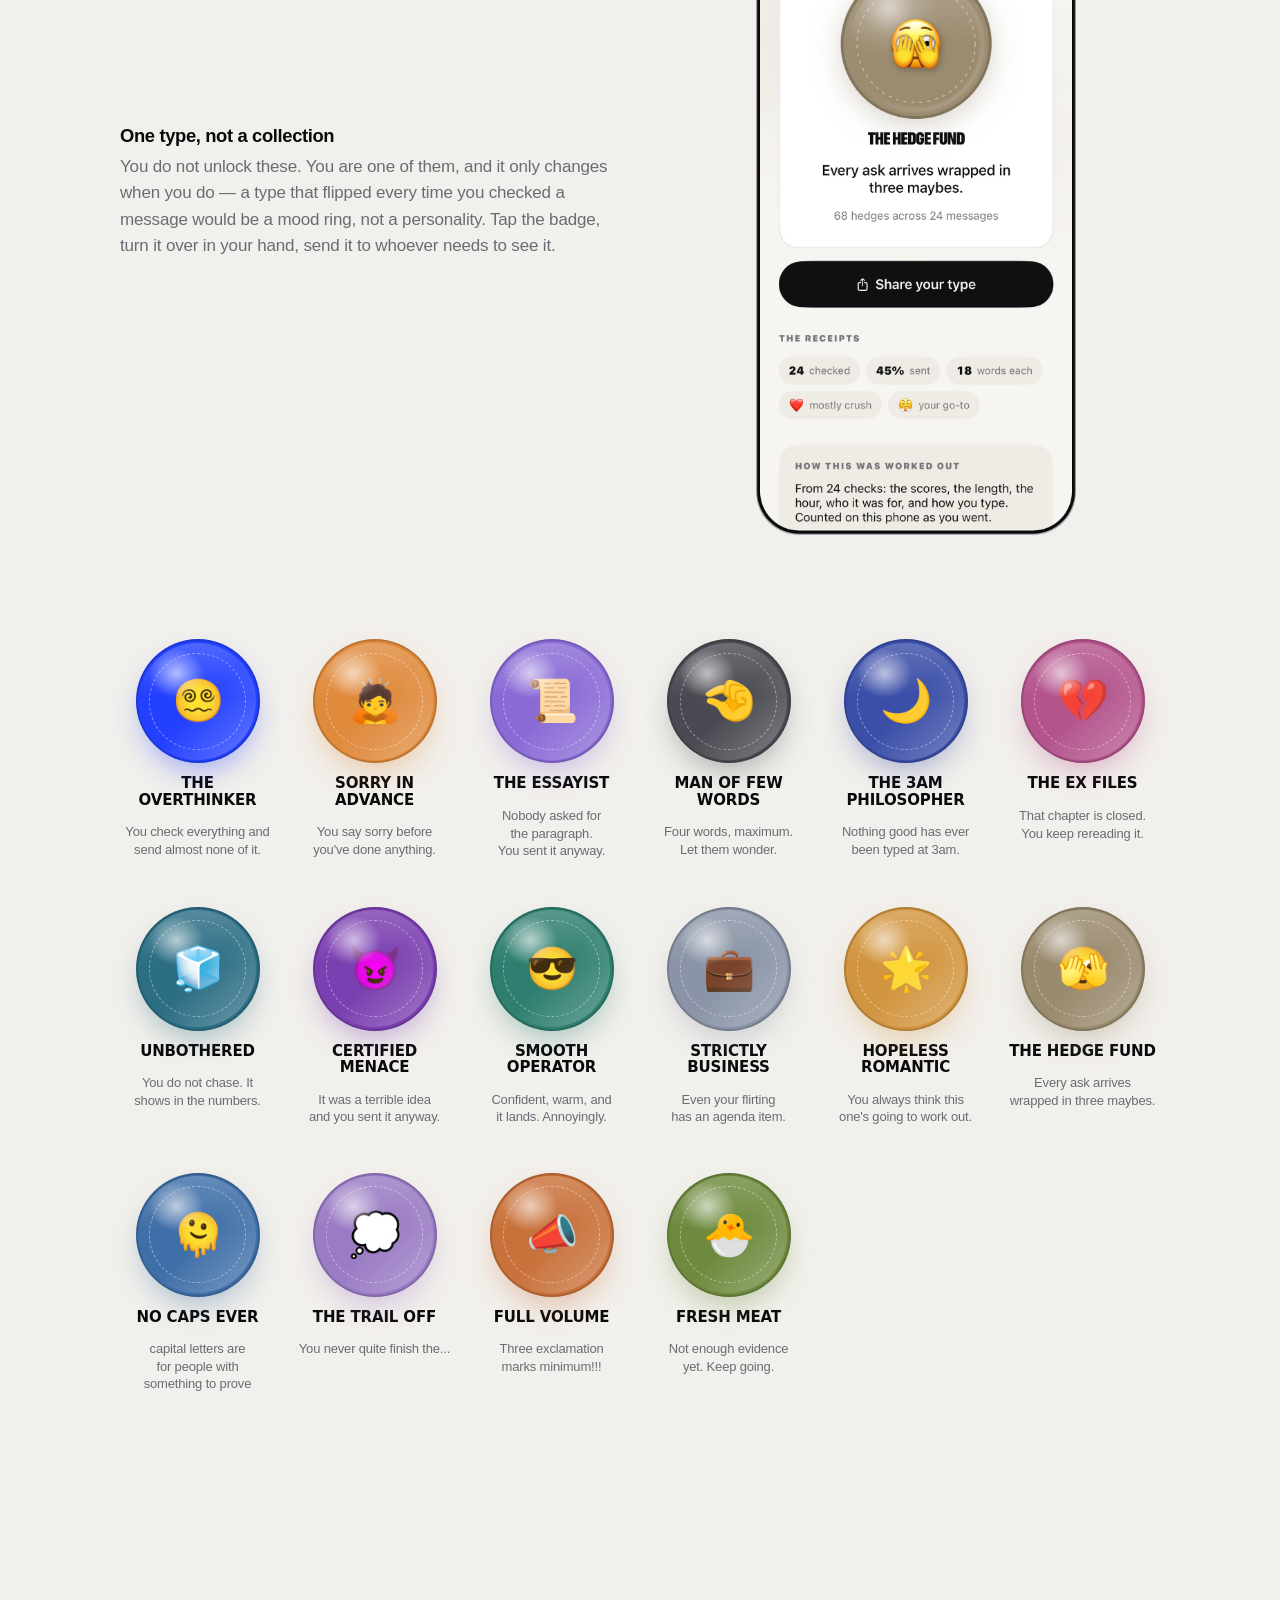
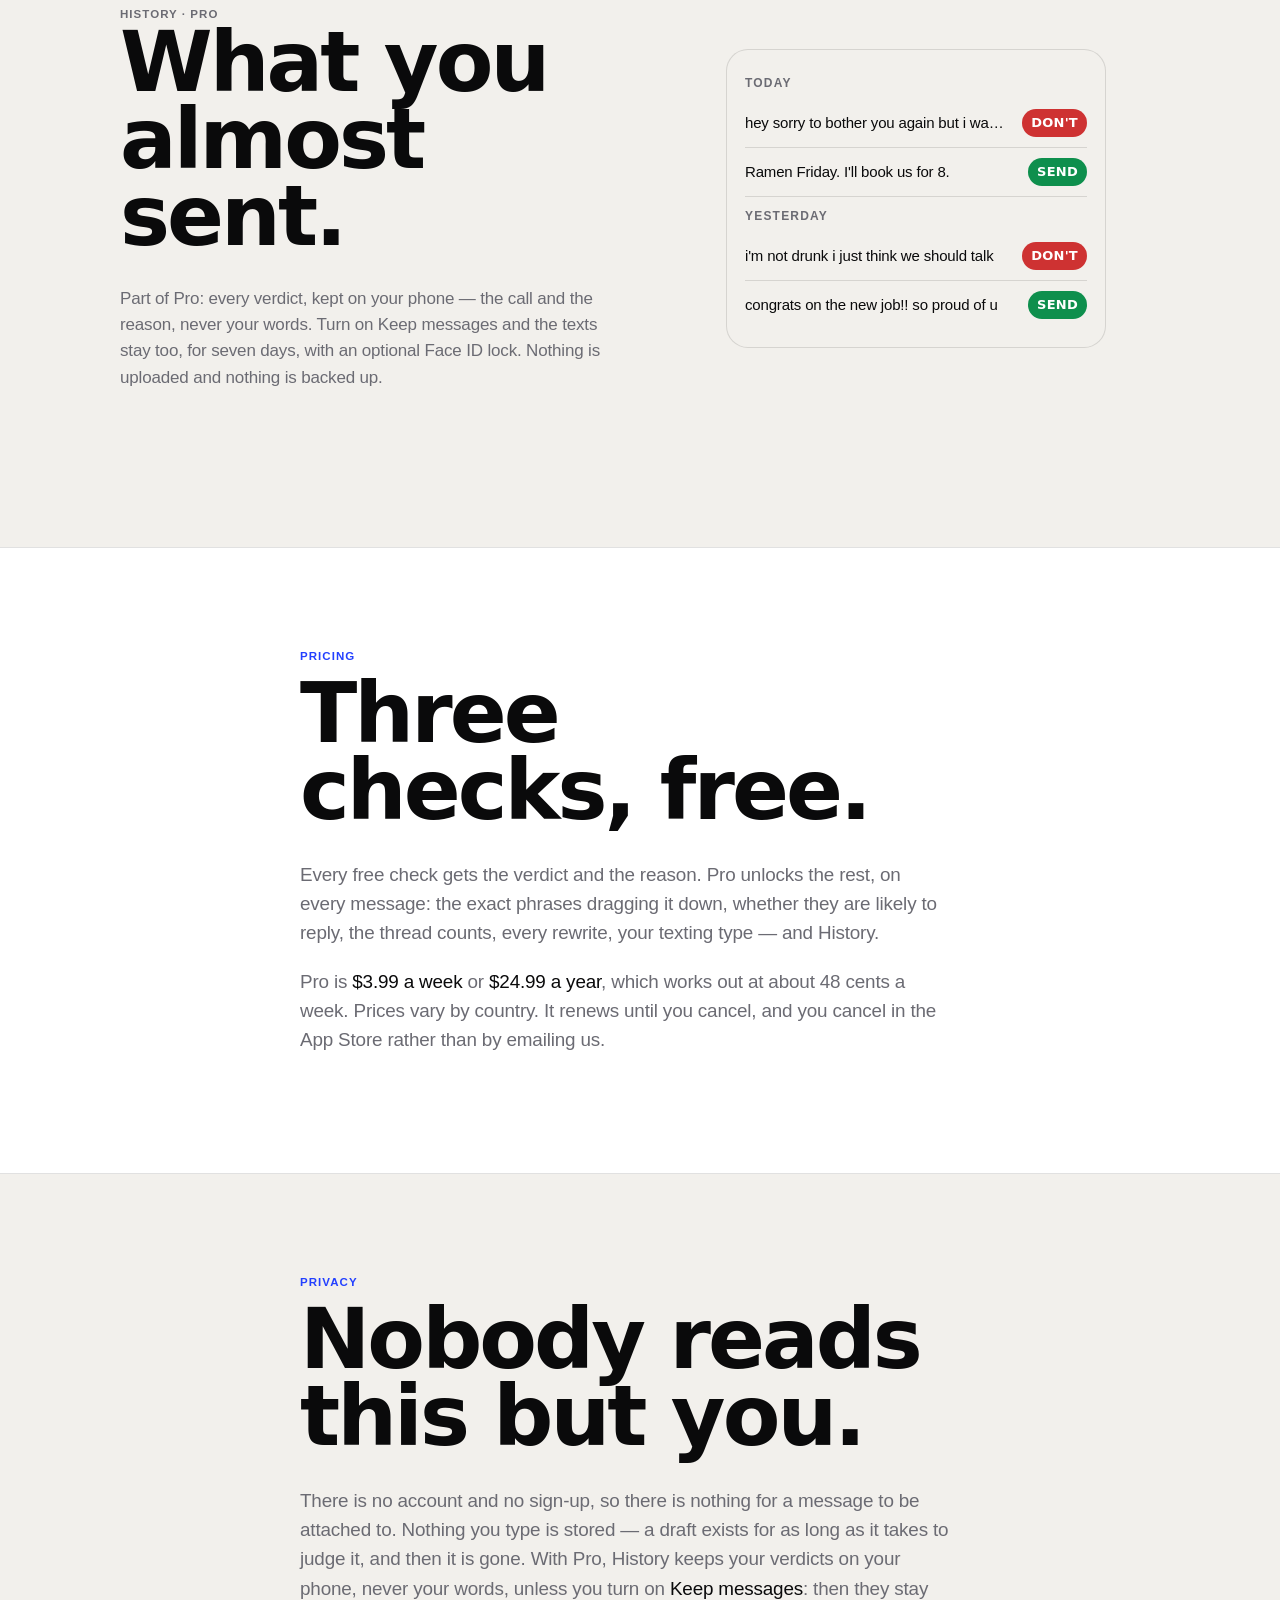
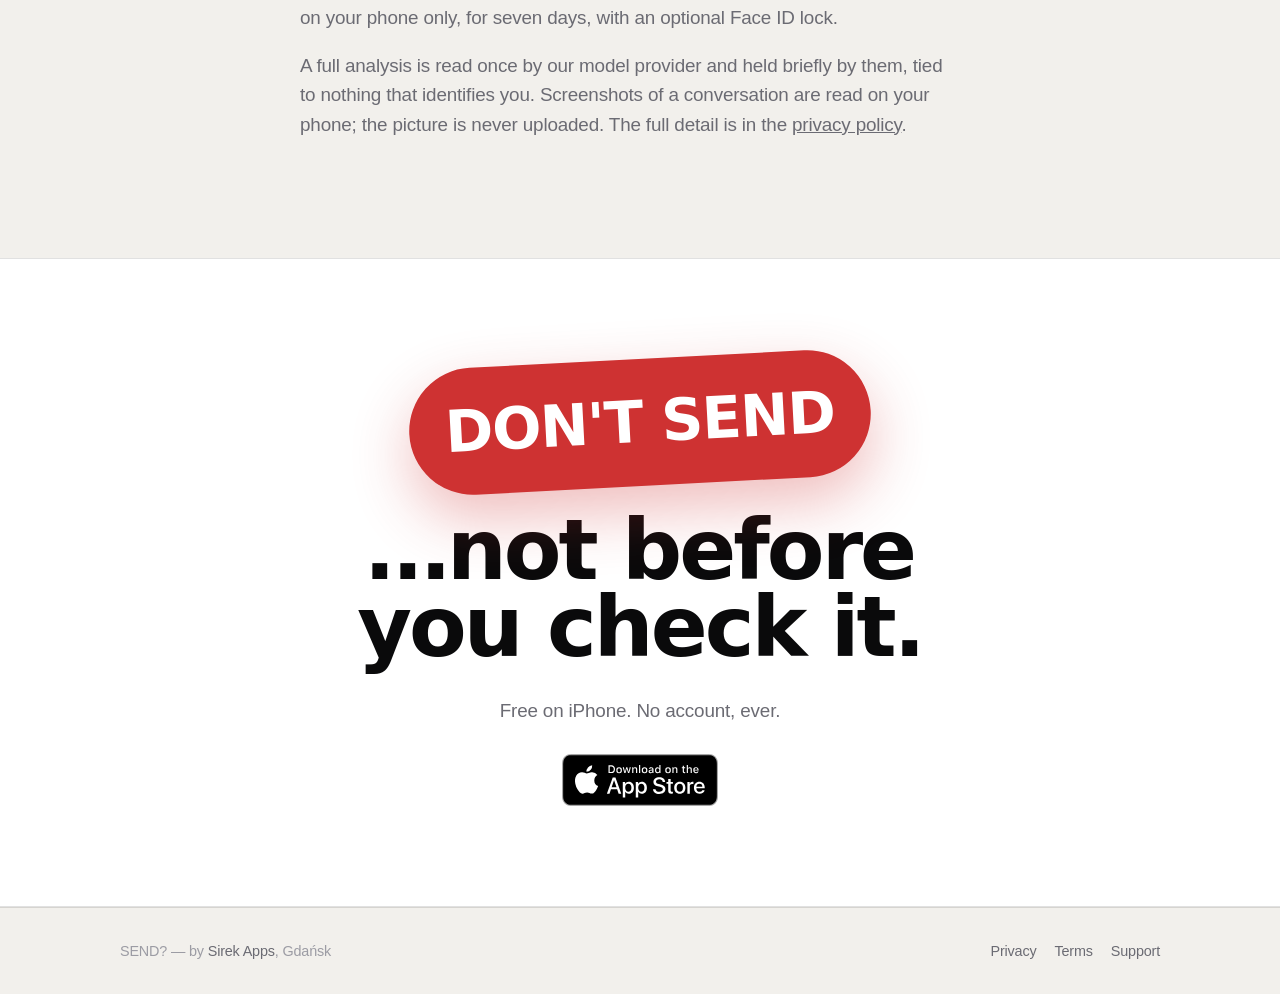
==== commit 4d432cc6: "Site: History is part of Pro Co-Authored-By: Claude Opus 5.5 <noreply@anthropic.com>" ====
--- a/index.html
+++ b/index.html
@@ -406,9 +406,9 @@
     <div class="wrap">
       <div class="feature-row">
         <div class="feature-text reveal">
-          <p class="eyebrow">History</p>
+          <p class="eyebrow">History · Pro</p>
           <h2 class="loud">What you almost sent.</h2>
-          <p>Every verdict, kept on your phone: the call and the reason, never your words. With Pro, turn on Keep messages and the texts stay too, for seven days, with an optional Face ID lock. Nothing is uploaded and nothing is backed up.</p>
+          <p>Part of Pro: every verdict, kept on your phone — the call and the reason, never your words. Turn on Keep messages and the texts stay too, for seven days, with an optional Face ID lock. Nothing is uploaded and nothing is backed up.</p>
         </div>
         <div class="history-mock reveal" aria-label="A history list of past checks">
           <p class="hm-day">Today</p>
@@ -427,7 +427,7 @@
     <div class="wrap narrow reveal">
       <p class="eyebrow">Pricing</p>
       <h2 class="loud">Three checks, free.</h2>
-      <p class="lead">Every free check gets the verdict and the reason. Pro unlocks the rest, on every message: the exact phrases dragging it down, whether they are likely to reply, the thread counts, every rewrite, your texting type — and Keep messages in History.</p>
+      <p class="lead">Every free check gets the verdict and the reason. Pro unlocks the rest, on every message: the exact phrases dragging it down, whether they are likely to reply, the thread counts, every rewrite, your texting type — and History.</p>
       <p class="lead">Pro is <em>$3.99 a week</em> or <em>$24.99 a year</em>, which works out at about 48 cents a week. Prices vary by country. It renews until you cancel, and you cancel in the App Store rather than by emailing us.</p>
     </div>
   </section>
@@ -437,7 +437,7 @@
     <div class="wrap narrow reveal">
       <p class="eyebrow">Privacy</p>
       <h2 class="loud">Nobody reads this but you.</h2>
-      <p class="lead">There is no account and no sign-up, so there is nothing for a message to be attached to. Nothing you type is stored — a draft exists for as long as it takes to judge it, and then it is gone. History keeps your verdicts, never your words, unless you turn on <em>Keep messages</em> (Pro): then they stay on your phone only, for seven days, with an optional Face ID lock.</p>
+      <p class="lead">There is no account and no sign-up, so there is nothing for a message to be attached to. Nothing you type is stored — a draft exists for as long as it takes to judge it, and then it is gone. With Pro, History keeps your verdicts on your phone, never your words, unless you turn on <em>Keep messages</em>: then they stay on your phone only, for seven days, with an optional Face ID lock.</p>
       <p class="lead">A full analysis is read once by our model provider and held briefly by them, tied to nothing that identifies you. Screenshots of a conversation are read on your phone; the picture is never uploaded. The full detail is in the <a href="https://sirekapps.com/privacy">privacy policy</a>.</p>
     </div>
   </section>
